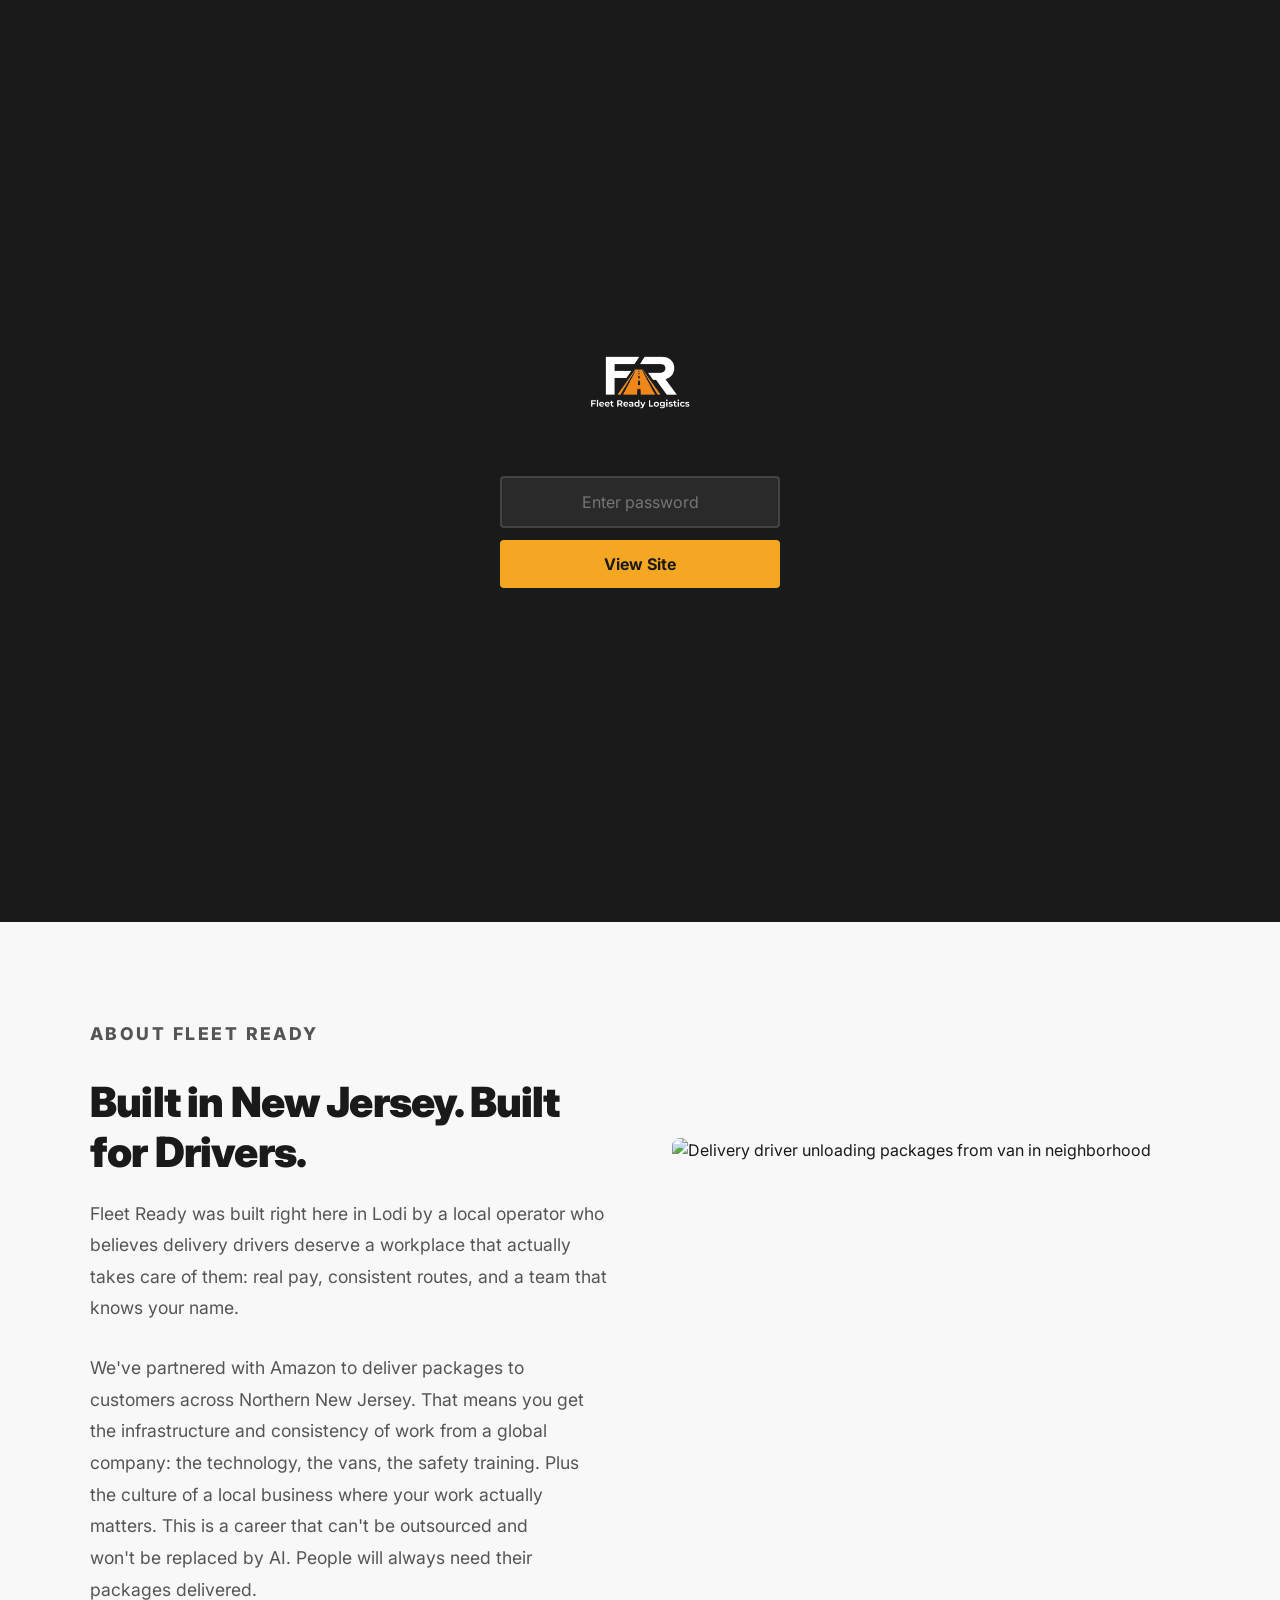
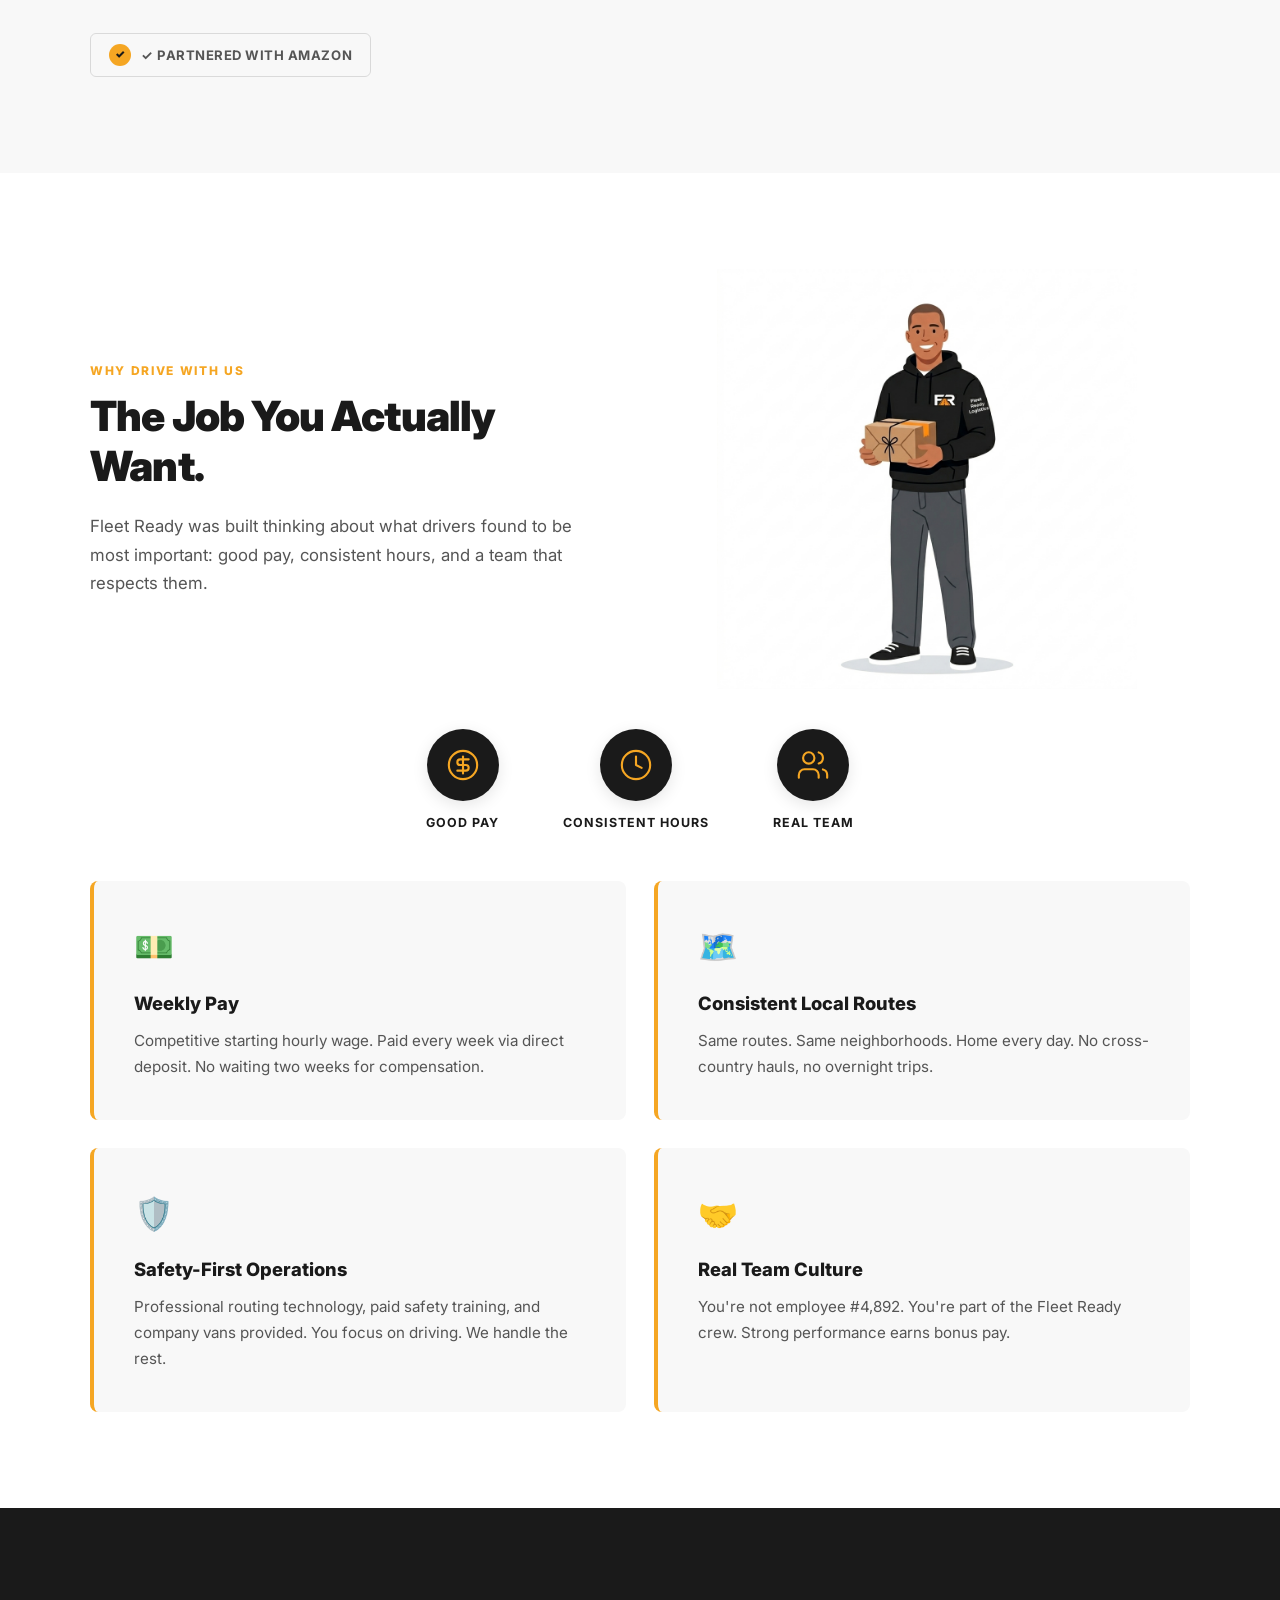
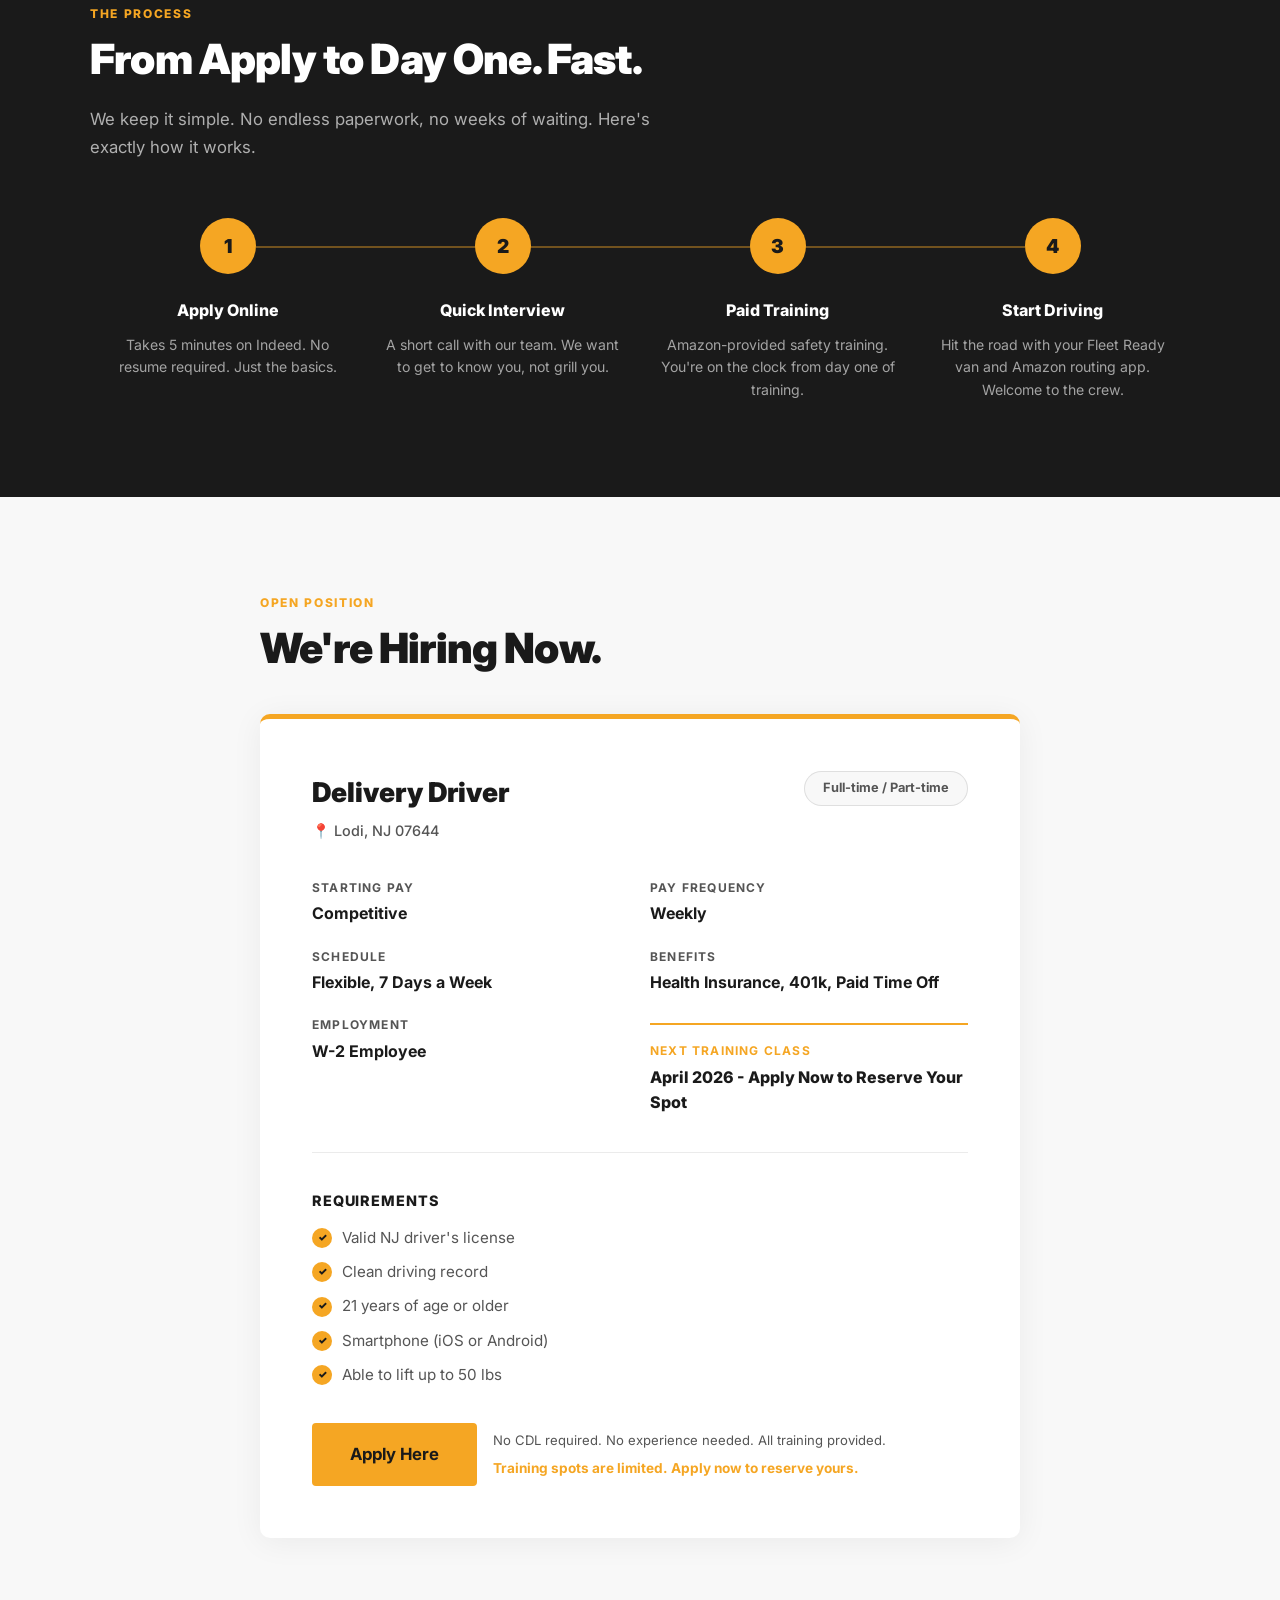
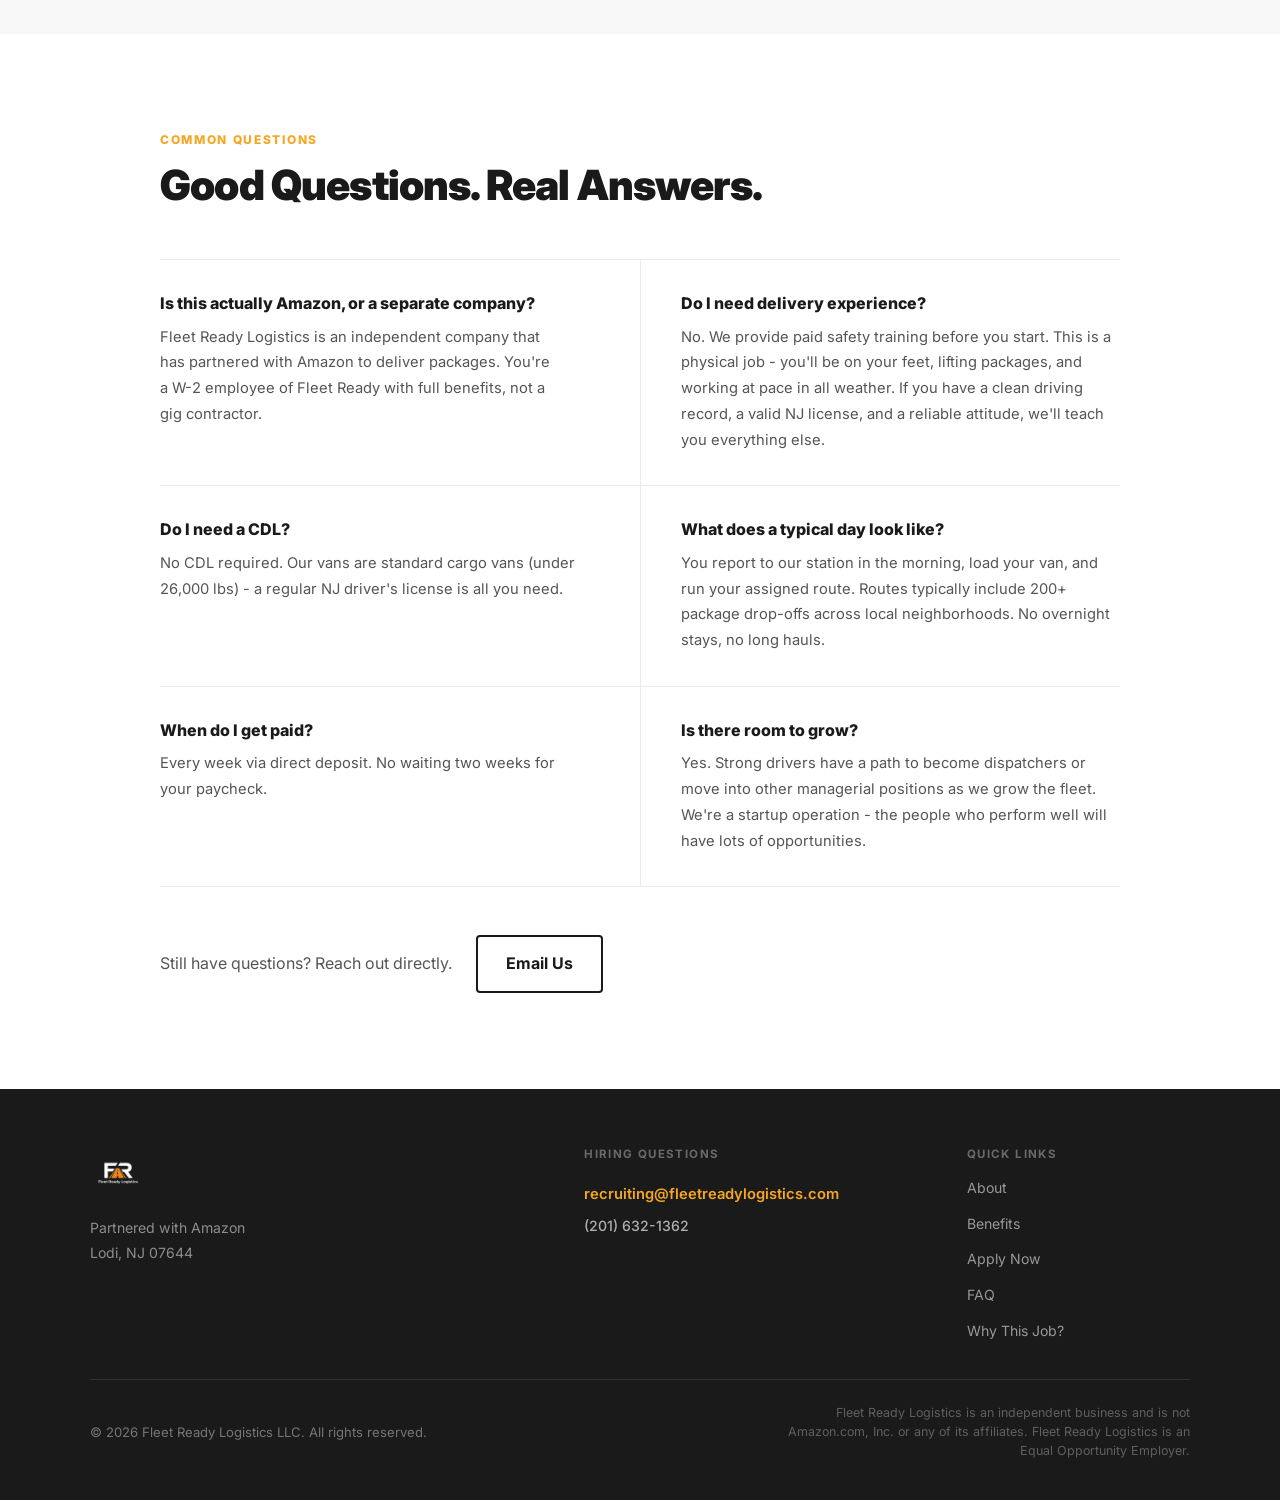
==== index.html @ dcb47752 "Add phone number (201) 632-1362 to footer" ====
<!DOCTYPE html>
<html lang="en">
<head>
  <meta charset="UTF-8" />
  <meta name="viewport" content="width=device-width, initial-scale=1.0" />
  <title>Fleet Ready Logistics | Amazon Delivery Driver Jobs in North Jersey</title>
  <meta name="description" content="Now hiring delivery drivers in Bergen County, NJ. Fleet Ready Logistics offers competitive weekly pay, full benefits, paid training, and local routes. No CDL or experience needed. Apply today." />
  <link rel="canonical" href="https://fleetreadylogistics.com/" />

  <!-- Favicon -->
  <link rel="icon" type="image/png" href="assets/logo-black.png" />
  <link rel="apple-touch-icon" href="assets/logo-black.png" />

  <!-- Open Graph (iMessage, email, Slack, social previews) -->
  <meta property="og:type" content="website" />
  <meta property="og:url" content="https://fleetreadylogistics.com/" />
  <meta property="og:title" content="Now Hiring Delivery Drivers - Fleet Ready Logistics" />
  <meta property="og:description" content="Competitive starting pay. Local routes. Weekly paychecks. Join Fleet Ready Logistics in Northern NJ. Apply in 5 minutes." />
  <meta property="og:image" content="https://fleetreadylogistics.com/assets/og-image.png" />
  <meta property="og:image:width" content="1200" />
  <meta property="og:image:height" content="630" />
  <meta property="og:site_name" content="Fleet Ready Logistics" />

  <!-- Twitter/X card -->
  <meta name="twitter:card" content="summary" />
  <meta name="twitter:title" content="Now Hiring Delivery Drivers - Fleet Ready Logistics" />
  <meta name="twitter:description" content="Competitive starting pay. Local routes. Weekly paychecks. Apply in 5 minutes." />
  <meta name="twitter:image" content="https://fleetreadylogistics.com/assets/og-image.png" />

  <link rel="dns-prefetch" href="https://fonts.googleapis.com" />
  <link rel="preconnect" href="https://fonts.googleapis.com" />
  <link rel="preconnect" href="https://fonts.gstatic.com" crossorigin />
  <link href="https://fonts.googleapis.com/css2?family=Inter:wght@400;500;700;800;900&display=swap" rel="stylesheet" />
  <link rel="stylesheet" href="styles.css" />

  <!-- Structured Data: Google Jobs -->
  <script type="application/ld+json">
  {
    "@context": "https://schema.org/",
    "@type": "JobPosting",
    "title": "Delivery Driver",
    "description": "Fleet Ready Logistics is hiring Delivery Drivers to deliver Amazon packages across Northern New Jersey. Competitive starting pay, weekly direct deposit, full benefits, paid training, and local routes. No CDL or experience required. W-2 employment.",
    "datePosted": "2026-03-28",
    "validThrough": "2026-06-28",
    "employmentType": ["FULL_TIME", "PART_TIME"],
    "hiringOrganization": {
      "@type": "Organization",
      "name": "Fleet Ready Logistics LLC",
      "sameAs": "https://fleetreadylogistics.com/",
      "logo": "https://fleetreadylogistics.com/assets/logo-black.png"
    },
    "jobLocation": {
      "@type": "Place",
      "address": {
        "@type": "PostalAddress",
        "addressLocality": "Lodi",
        "addressRegion": "NJ",
        "postalCode": "07644",
        "addressCountry": "US"
      }
    },
    "baseSalary": {
      "@type": "MonetaryAmount",
      "currency": "USD",
      "value": {
        "@type": "QuantitativeValue",
                "unitText": "HOUR"
      }
    },
    "jobBenefits": "Health insurance, 401(k), paid time off, paid training, company van provided, weekly pay",
    "qualifications": "Valid NJ driver's license, clean driving record, 21+ years old, smartphone required, able to lift 50 lbs. No CDL required. No experience needed.",
    "directApply": true
  }
  </script>

  <!-- Password Gate -->
  <style>
    #pw-gate {
      position: fixed; inset: 0; z-index: 9999;
      background: #1A1A1A;
      display: flex; flex-direction: column;
      align-items: center; justify-content: center; gap: 24px;
    }
    #pw-gate img { width: 140px; height: 140px; object-fit: contain; }
    #pw-gate form { display: flex; flex-direction: column; align-items: center; gap: 12px; }
    #pw-gate input {
      padding: 14px 20px; border: 2px solid #444; border-radius: 4px;
      background: #2a2a2a; color: #fff; font-size: 1rem;
      font-family: 'Inter', sans-serif; width: 280px; text-align: center;
      outline: none;
    }
    #pw-gate input:focus { border-color: #F5A623; }
    #pw-gate button {
      padding: 14px 40px; background: #F5A623; color: #1A1A1A;
      border: none; border-radius: 4px; font-weight: 700;
      font-size: 1rem; font-family: 'Inter', sans-serif; cursor: pointer; width: 280px;
    }
    #pw-gate button:hover { background: #D4891A; }
    #pw-error { color: #ff5c5c; font-size: 0.9rem; font-family: 'Inter', sans-serif; display: none; }
  </style>
  <script>
    (function() {
      document.addEventListener('DOMContentLoaded', function() {
        var gate = document.getElementById('pw-gate');
        if (sessionStorage.getItem('frl_auth') === '1') {
          gate.style.display = 'none';
          return;
        }
        var form = document.getElementById('pw-form');
        var err  = document.getElementById('pw-error');
        form.addEventListener('submit', function(e) {
          e.preventDefault();
          if (document.getElementById('pw-input').value === 'Bella135!') {
            sessionStorage.setItem('frl_auth', '1');
            gate.style.display = 'none';
          } else {
            err.style.display = 'block';
            document.getElementById('pw-input').value = '';
          }
        });
      });
    })();
  </script>
</head>
<body class="lang-en">

  <!-- ===== PASSWORD GATE ===== -->
  <div id="pw-gate">
    <img src="assets/logo-white.png" alt="Fleet Ready Logistics" />
    <form id="pw-form">
      <input id="pw-input" type="password" placeholder="Enter password" autocomplete="current-password" />
      <div id="pw-error">Incorrect password. Try again.</div>
      <button type="submit">View Site</button>
    </form>
  </div>

  <!-- ===== MOBILE MENU ===== -->
  <div id="mobile-menu" role="dialog" aria-modal="true" aria-label="Navigation menu">
    <button id="mobile-close" aria-label="Close menu">&times;</button>
    <ul class="mobile-nav-links">
      <li><a href="#about"><span class="en">About</span><span class="es">Nosotros</span></a></li>
      <li><a href="#benefits"><span class="en">Benefits</span><span class="es">Beneficios</span></a></li>
      <li><a href="#how-it-works"><span class="en">How It Works</span><span class="es">Cómo Funciona</span></a></li>
      <li><a href="#apply"><span class="en">Open Positions</span><span class="es">Posiciones Abiertas</span></a></li>
      <li><a href="why.html"><span class="en">Why This Job?</span><span class="es">¿Por Qué Este Trabajo?</span></a></li>
    </ul>
    <div class="mobile-bottom">
      <button id="mobile-lang-btn" class="lang-toggle">ES</button>
      <a href="https://www.indeed.com/job/delivery-associate-314f3368db2a6805" target="_blank" rel="noopener" class="btn btn-orange">
        <span class="en">Apply Now</span>
        <span class="es">Aplica Ahora</span>
      </a>
    </div>
  </div>

  <!-- ===== NAV ===== -->
  <nav id="nav" role="navigation" aria-label="Main navigation">
    <a href="#hero" aria-label="Fleet Ready Logistics home">
      <img class="nav-logo" src="assets/logo-black.png" alt="Fleet Ready Logistics" />
    </a>
    <ul class="nav-links">
      <li><a href="#about"><span class="en">About</span><span class="es">Nosotros</span></a></li>
      <li><a href="#benefits"><span class="en">Benefits</span><span class="es">Beneficios</span></a></li>
      <li><a href="#how-it-works"><span class="en">How It Works</span><span class="es">Cómo Funciona</span></a></li>
      <li><a href="#apply"><span class="en">Open Positions</span><span class="es">Posiciones Abiertas</span></a></li>
      <li><a href="why.html"><span class="en">Why This Job?</span><span class="es">¿Por Qué?</span></a></li>
    </ul>
    <div class="nav-right">
      <button id="lang-btn" class="lang-toggle" aria-label="Switch language">ES</button>
      <a href="https://www.indeed.com/job/delivery-associate-314f3368db2a6805" target="_blank" rel="noopener" class="btn btn-orange nav-apply">
        <span class="en">Apply Now</span>
        <span class="es">Aplica Ahora</span>
      </a>
      <button id="hamburger" class="hamburger" aria-label="Open menu" aria-expanded="false">
        <span></span><span></span><span></span>
      </button>
    </div>
  </nav>

  <!-- ===== HERO ===== -->
  <section id="hero">
    <div class="hero-bg" role="img" aria-label="Delivery driver next to Amazon van"></div>
    <div class="hero-overlay"></div>
    <div class="hero-content">
      <div class="hero-tag">
        <span class="en">Now Hiring · North Jersey</span>
        <span class="es">Ahora Contratando · Norte de NJ</span>
      </div>
      <h1>
        <span class="en">Good Pay. Local Routes. <em>Real Team.</em></span>
        <span class="es">Buen Pago. Rutas Locales. <em>Equipo Real.</em></span>
      </h1>
      <p>
        <span class="en">Fleet Ready Logistics has partnered with Amazon to deliver packages across Northern New Jersey. We're hiring drivers who show up and get it done.</span>
        <span class="es">Fleet Ready Logistics se ha asociado con Amazon para entregar paquetes en el norte de Nueva Jersey. Estamos contratando conductores comprometidos.</span>
      </p>
      <div class="hero-ctas">
        <a href="https://www.indeed.com/job/delivery-associate-314f3368db2a6805" target="_blank" rel="noopener" class="btn btn-orange">
          <span class="en">Apply Now</span>
          <span class="es">Aplica Ahora</span>
        </a>
        <a href="#about" class="btn btn-ghost">
          <span class="en">Learn More</span>
          <span class="es">Conoce Más</span>
        </a>
      </div>
    </div>
  </section>

  <!-- ===== STATS BAR ===== -->
  <div id="stats" role="region" aria-label="Company highlights">
    <div class="stats-grid stats-grid-5">
      <div class="stat-item">
        <div class="stat-number" style="font-size:clamp(1.4rem,3vw,2rem)">
          <span class="en">Competitive</span>
          <span class="es">Competitiva</span>
        </div>
        <div class="stat-label">
          <span class="en">Starting Pay + Benefits</span>
          <span class="es">Paga Inicial + Beneficios</span>
        </div>
      </div>
      <div class="stat-item">
        <div class="stat-number" style="font-size:clamp(1.4rem,3.5vw,2.2rem)">
          <span class="en">Home Daily</span>
          <span class="es">A Casa Diario</span>
        </div>
        <div class="stat-label">
          <span class="en">No Overnight Trips</span>
          <span class="es">Sin Viajes Nocturnos</span>
        </div>
      </div>
      <div class="stat-item">
        <div class="stat-number" style="font-size:clamp(1.2rem,2.5vw,1.6rem)">Lodi, NJ</div>
        <div class="stat-label">Northern New Jersey</div>
      </div>
      <div class="stat-item">
        <div class="stat-number" style="font-size:clamp(1.4rem,3vw,2rem)">
          <span class="en">Shift Flexibility</span>
          <span class="es">Horarios Flexibles</span>
        </div>
        <div class="stat-label">
          <span class="en">7 Days a Week</span>
          <span class="es">7 Días a la Semana</span>
        </div>
      </div>
      <div class="stat-item">
        <div class="stat-number" style="font-size:clamp(1.4rem,3vw,2rem)">
          <span class="en">Paid Training</span>
          <span class="es">Capacitación Pagada</span>
        </div>
        <div class="stat-label">
          <span class="en">No Experience Needed</span>
          <span class="es">Sin Experiencia Requerida</span>
        </div>
      </div>
    </div>
  </div>

  <!-- ===== ABOUT ===== -->
  <section id="about">
    <div class="about-grid">
      <div class="about-text">
        <p class="section-tag">
          <span class="en">About Fleet Ready</span>
          <span class="es">Sobre Fleet Ready</span>
        </p>
        <h2 class="section-title">
          <span class="en">Built in New Jersey. Built for Drivers.</span>
          <span class="es">Construida en Nueva Jersey. Construida para los Conductores.</span>
        </h2>
        <p>
          <span class="en">Fleet Ready was built right here in Lodi by a local operator who believes delivery drivers deserve a workplace that actually takes care of them: real pay, consistent routes, and a team that knows your name.</span>
          <span class="es">Fleet Ready fue fundada aquí mismo en Lodi por una operadora local que cree que los conductores merecen un lugar de trabajo que realmente los cuide: salario real, rutas consistentes y un equipo que te conoce por nombre.</span>
        </p>
        <p>
          <span class="en">We've partnered with Amazon to deliver packages to customers across Northern New Jersey. That means you get the infrastructure and consistency of work from a global company: the technology, the vans, the safety training. Plus the culture of a local business where your work actually matters. This is a career that can't be outsourced and won't be replaced by AI. People will always need their packages delivered.</span>
          <span class="es">Nos hemos asociado con Amazon para entregar paquetes a clientes en el norte de Nueva Jersey. Eso significa que obtienes la infraestructura y la consistencia de trabajo de una empresa global: la tecnología, las vans, la capacitación en seguridad. Más la cultura de un negocio local donde tu trabajo realmente importa. Esta es una carrera que no puede ser subcontratada ni reemplazada por la inteligencia artificial. Las personas siempre necesitarán que les entreguen sus paquetes.</span>
        </p>
        <div class="amazon-badge">
          <span class="en">✓ Partnered with Amazon</span>
          <span class="es">✓ Asociados con Amazon</span>
        </div>
      </div>
      <div class="about-image">
        <img
          src="https://images.pexels.com/photos/5025669/pexels-photo-5025669.jpeg?auto=compress&cs=tinysrgb&w=800"
          alt="Delivery driver unloading packages from van in neighborhood"
          loading="lazy"
        />
      </div>
    </div>
  </section>

  <!-- ===== BENEFITS ===== -->
  <section id="benefits">
    <!-- Row 1: Text left, Image right -->
    <div class="benefits-top">
      <div class="benefits-top-text">
        <p class="section-tag">
          <span class="en">Why Drive With Us</span>
          <span class="es">Por Qué Manejar Con Nosotros</span>
        </p>
        <h2 class="section-title">
          <span class="en">The Job You Actually Want.</span>
          <span class="es">El Trabajo Que Realmente Quieres.</span>
        </h2>
        <p class="section-sub">
          <span class="en">Fleet Ready was built thinking about what drivers found to be most important: good pay, consistent hours, and a team that respects them.</span>
          <span class="es">Fleet Ready fue construida pensando en lo que los conductores consideran más importante: buena paga, horarios consistentes y un equipo que los respeta.</span>
        </p>
      </div>
      <div class="benefits-top-image">
        <img src="assets/team-illustration.png" alt="Fleet Ready Logistics delivery driver in branded hoodie holding package" loading="lazy" />
      </div>
    </div>

    <!-- Row 2: 3 pillar icons centered -->
    <div class="benefits-pillars">
      <div class="pillar">
        <div class="pillar-icon">
          <svg viewBox="0 0 24 24" aria-hidden="true">
            <circle cx="12" cy="12" r="10"/>
            <path d="M16 8h-6a2 2 0 1 0 0 4h4a2 2 0 1 1 0 4H8"/>
            <path d="M12 18V6"/>
          </svg>
        </div>
        <div class="pillar-label">
          <span class="en">Good Pay</span>
          <span class="es">Buena Paga</span>
        </div>
      </div>
      <div class="pillar">
        <div class="pillar-icon">
          <svg viewBox="0 0 24 24" aria-hidden="true">
            <circle cx="12" cy="12" r="10"/>
            <polyline points="12 6 12 12 16 14"/>
          </svg>
        </div>
        <div class="pillar-label">
          <span class="en">Consistent Hours</span>
          <span class="es">Horarios Consistentes</span>
        </div>
      </div>
      <div class="pillar">
        <div class="pillar-icon">
          <svg viewBox="0 0 24 24" aria-hidden="true">
            <path d="M16 21v-2a4 4 0 0 0-4-4H6a4 4 0 0 0-4 4v2"/>
            <circle cx="9" cy="7" r="4"/>
            <path d="M22 21v-2a4 4 0 0 0-3-3.87"/>
            <path d="M16 3.13a4 4 0 0 1 0 7.75"/>
          </svg>
        </div>
        <div class="pillar-label">
          <span class="en">Real Team</span>
          <span class="es">Equipo Real</span>
        </div>
      </div>
    </div>

    <!-- Row 3: 4 benefit cards -->
    <div class="benefits-grid">
      <div class="benefit-card">
        <div class="benefit-icon">💵</div>
        <h3>
          <span class="en">Weekly Pay</span>
          <span class="es">Pago Semanal</span>
        </h3>
        <p>
          <span class="en">Competitive starting hourly wage. Paid every week via direct deposit. No waiting two weeks for compensation.</span>
          <span class="es">Salario por hora competitivo. Se paga cada semana por depósito directo. Sin esperar dos semanas por tu compensación.</span>
        </p>
      </div>
      <div class="benefit-card">
        <div class="benefit-icon">🗺️</div>
        <h3>
          <span class="en">Consistent Local Routes</span>
          <span class="es">Rutas Locales Consistentes</span>
        </h3>
        <p>
          <span class="en">Same routes. Same neighborhoods. Home every day. No cross-country hauls, no overnight trips.</span>
          <span class="es">Mismas rutas. Mismos vecindarios. En casa cada día. Sin viajes de larga distancia ni viajes nocturnos.</span>
        </p>
      </div>
      <div class="benefit-card">
        <div class="benefit-icon">🛡️</div>
        <h3>
          <span class="en">Safety-First Operations</span>
          <span class="es">Operaciones con Seguridad Primero</span>
        </h3>
        <p>
          <span class="en">Professional routing technology, paid safety training, and company vans provided. You focus on driving. We handle the rest.</span>
          <span class="es">Tecnología de rutas profesional, capacitación de seguridad pagada y vans de la empresa incluidas. Tú te concentras en manejar. Nosotros nos encargamos del resto.</span>
        </p>
      </div>
      <div class="benefit-card">
        <div class="benefit-icon">🤝</div>
        <h3>
          <span class="en">Real Team Culture</span>
          <span class="es">Cultura de Equipo Real</span>
        </h3>
        <p>
          <span class="en">You're not employee #4,892. You're part of the Fleet Ready crew. Strong performance earns bonus pay.</span>
          <span class="es">No eres el empleado #4,892. Eres parte del equipo Fleet Ready. El buen desempeño se premia con bonificación.</span>
        </p>
      </div>
    </div>
  </section>

  <!-- ===== HOW IT WORKS ===== -->
  <section id="how-it-works">
    <div class="steps-header">
      <p class="section-tag">
        <span class="en">The Process</span>
        <span class="es">El Proceso</span>
      </p>
      <h2 class="section-title">
        <span class="en">From Apply to Day One. Fast.</span>
        <span class="es">De Aplicar al Primer Día. Rápido.</span>
      </h2>
      <p class="section-sub">
        <span class="en">We keep it simple. No endless paperwork, no weeks of waiting. Here's exactly how it works.</span>
        <span class="es">Lo mantenemos simple. Sin papeleo interminable, sin semanas de espera. Así es exactamente como funciona.</span>
      </p>
    </div>
    <div class="steps-grid">
      <div class="step">
        <div class="step-num">1</div>
        <h3>
          <span class="en">Apply Online</span>
          <span class="es">Aplica en Línea</span>
        </h3>
        <p>
          <span class="en">Takes 5 minutes on Indeed. No resume required. Just the basics.</span>
          <span class="es">Toma 5 minutos en Indeed. No se requiere currículum. Solo lo básico.</span>
        </p>
      </div>
      <div class="step">
        <div class="step-num">2</div>
        <h3>
          <span class="en">Quick Interview</span>
          <span class="es">Entrevista Rápida</span>
        </h3>
        <p>
          <span class="en">A short call with our team. We want to get to know you, not grill you.</span>
          <span class="es">Una llamada corta con nuestro equipo. Queremos conocerte, no interrogarte.</span>
        </p>
      </div>
      <div class="step">
        <div class="step-num">3</div>
        <h3>
          <span class="en">Paid Training</span>
          <span class="es">Capacitación Pagada</span>
        </h3>
        <p>
          <span class="en">Amazon-provided safety training. You're on the clock from day one of training.</span>
          <span class="es">Capacitación de seguridad proporcionada por Amazon. Estás trabajando desde el primer día de entrenamiento.</span>
        </p>
      </div>
      <div class="step">
        <div class="step-num">4</div>
        <h3>
          <span class="en">Start Driving</span>
          <span class="es">Empieza a Manejar</span>
        </h3>
        <p>
          <span class="en">Hit the road with your Fleet Ready van and Amazon routing app. Welcome to the crew.</span>
          <span class="es">Sal a la carretera con tu van Fleet Ready y la app de Amazon. Te damos la bienvenida al equipo.</span>
        </p>
      </div>
    </div>
  </section>

  <!-- ===== OPEN POSITION ===== -->
  <section id="apply">
    <div class="apply-inner">
      <p class="section-tag" style="margin-bottom:12px">
        <span class="en">Open Position</span>
        <span class="es">Posición Disponible</span>
      </p>
      <h2 class="section-title" style="margin-bottom:40px">
        <span class="en">We're Hiring Now.</span>
        <span class="es">Estamos Contratando Ahora.</span>
      </h2>
      <div class="job-card">
        <div class="job-card-header">
          <div>
            <h3 class="job-title">
              <span class="en">Delivery Driver</span>
              <span class="es">Conductor de Entregas</span>
            </h3>
            <p class="job-location">📍 Lodi, NJ 07644</p>
          </div>
          <span class="job-type-badge">
            <span class="en">Full-time / Part-time</span>
            <span class="es">Tiempo Completo / Parcial</span>
          </span>
        </div>

        <div class="job-details">
          <div class="job-detail-item">
            <span class="job-detail-label">
              <span class="en">Starting Pay</span>
              <span class="es">Paga Inicial</span>
            </span>
            <span class="job-detail-value">
              <span class="en">Competitive</span>
              <span class="es">Competitiva</span>
            </span>
          </div>
          <div class="job-detail-item">
            <span class="job-detail-label">
              <span class="en">Pay Frequency</span>
              <span class="es">Frecuencia de Pago</span>
            </span>
            <span class="job-detail-value">
              <span class="en">Weekly</span>
              <span class="es">Semanal</span>
            </span>
          </div>
          <div class="job-detail-item">
            <span class="job-detail-label">
              <span class="en">Schedule</span>
              <span class="es">Horario</span>
            </span>
            <span class="job-detail-value">
              <span class="en">Flexible, 7 Days a Week</span>
              <span class="es">Flexible, 7 Días a la Semana</span>
            </span>
          </div>
          <div class="job-detail-item">
            <span class="job-detail-label">
              <span class="en">Benefits</span>
              <span class="es">Beneficios</span>
            </span>
            <span class="job-detail-value">
              <span class="en">Health Insurance, 401k, Paid Time Off</span>
              <span class="es">Seguro Médico, 401k, Tiempo Libre Pagado</span>
            </span>
          </div>
          <div class="job-detail-item">
            <span class="job-detail-label">
              <span class="en">Employment</span>
              <span class="es">Empleo</span>
            </span>
            <span class="job-detail-value">
              <span class="en">W-2 Employee</span>
              <span class="es">Empleado W-2</span>
            </span>
          </div>
          <!-- TODO: Update this date for each training cohort -->
          <div class="job-detail-item" style="border-top:2px solid var(--orange); padding-top:16px; margin-top:8px;">
            <span class="job-detail-label" style="color:var(--orange); font-weight:700;">
              <span class="en">Next Training Class</span>
              <span class="es">Próxima Clase de Capacitación</span>
            </span>
            <span class="job-detail-value" style="font-weight:800;">
              <span class="en">April 2026 - Apply Now to Reserve Your Spot</span>
              <span class="es">Abril 2026 - Aplica Ahora Para Reservar Tu Lugar</span>
            </span>
          </div>
        </div>

        <div class="job-requirements">
          <h4>
            <span class="en">Requirements</span>
            <span class="es">Requisitos</span>
          </h4>
          <ul>
            <li>
              <span class="en">Valid NJ driver's license</span>
              <span class="es">Licencia de manejar válida de NJ</span>
            </li>
            <li>
              <span class="en">Clean driving record</span>
              <span class="es">Récord de manejo limpio</span>
            </li>
            <li>
              <span class="en">21 years of age or older</span>
              <span class="es">21 años de edad o más</span>
            </li>
            <li>
              <span class="en">Smartphone (iOS or Android)</span>
              <span class="es">Teléfono inteligente (iOS o Android)</span>
            </li>
            <li>
              <span class="en">Able to lift up to 50 lbs</span>
              <span class="es">Capaz de levantar hasta 50 lbs</span>
            </li>
          </ul>
        </div>

        <div class="job-cta">
          <a href="https://www.indeed.com/job/delivery-associate-314f3368db2a6805" target="_blank" rel="noopener" class="btn btn-orange btn-orange-lg">
            <span class="en">Apply Here</span>
            <span class="es">Aplica Aquí</span>
          </a>
          <div class="job-cta-meta">
            <p>
              <span class="en">No CDL required. No experience needed. All training provided.</span>
              <span class="es">No se requiere CDL. Sin experiencia necesaria. Toda la capacitación incluida.</span>
            </p>
            <p style="color:var(--orange); font-weight:700; font-size:0.85rem; margin-top:8px;">
              <span class="en">Training spots are limited. Apply now to reserve yours.</span>
              <span class="es">Los espacios de capacitación son limitados. Aplica ahora para reservar el tuyo.</span>
            </p>
          </div>
        </div>
      </div>
    </div>
  </section>

  <!-- ===== FAQ ===== -->
  <section id="faq">
    <div class="faq-inner">
      <p class="section-tag">
        <span class="en">Common Questions</span>
        <span class="es">Preguntas Frecuentes</span>
      </p>
      <h2 class="section-title">
        <span class="en">Good Questions. Real Answers.</span>
        <span class="es">Buenas Preguntas. Respuestas Reales.</span>
      </h2>

      <div class="faq-grid">

        <div class="faq-item">
          <h3 class="faq-q">
            <span class="en">Is this actually Amazon, or a separate company?</span>
            <span class="es">¿Esto es Amazon directamente, o una empresa diferente?</span>
          </h3>
          <p class="faq-a">
            <span class="en">Fleet Ready Logistics is an independent company that has partnered with Amazon to deliver packages. You're a W-2 employee of Fleet Ready with full benefits, not a gig contractor.</span>
            <span class="es">Fleet Ready Logistics es una empresa independiente que se ha asociado con Amazon para entregar paquetes. Eres un empleado W-2 de Fleet Ready con todos los beneficios, no un contratista independiente.</span>
          </p>
        </div>

        <div class="faq-item">
          <h3 class="faq-q">
            <span class="en">Do I need delivery experience?</span>
            <span class="es">¿Necesito experiencia en entregas?</span>
          </h3>
          <p class="faq-a">
            <span class="en">No. We provide paid safety training before you start. This is a physical job - you'll be on your feet, lifting packages, and working at pace in all weather. If you have a clean driving record, a valid NJ license, and a reliable attitude, we'll teach you everything else.</span>
            <span class="es">No. Ofrecemos capacitación de seguridad pagada antes de que comiences. Este es un trabajo físico - estarás de pie, levantando paquetes y trabajando a buen ritmo en todo tipo de clima. Si tienes un récord de manejo limpio, una licencia válida de NJ y una actitud confiable, te enseñamos todo lo demás.</span>
          </p>
        </div>

        <div class="faq-item">
          <h3 class="faq-q">
            <span class="en">Do I need a CDL?</span>
            <span class="es">¿Necesito una licencia CDL?</span>
          </h3>
          <p class="faq-a">
            <span class="en">No CDL required. Our vans are standard cargo vans (under 26,000 lbs) - a regular NJ driver's license is all you need.</span>
            <span class="es">No se requiere CDL. Nuestras vans son camionetas de carga estándar (menos de 26,000 lbs). Una licencia de manejar regular de NJ es todo lo que necesitas.</span>
          </p>
        </div>

        <div class="faq-item">
          <h3 class="faq-q">
            <span class="en">What does a typical day look like?</span>
            <span class="es">¿Cómo es un día típico?</span>
          </h3>
          <p class="faq-a">
            <span class="en">You report to our station in the morning, load your van, and run your assigned route. Routes typically include 200+ package drop-offs across local neighborhoods. No overnight stays, no long hauls.</span>
            <span class="es">Te presentas en nuestra estación en la mañana, cargas tu van y manejas tu ruta asignada. Las rutas típicamente incluyen más de 200 entregas de paquetes en vecindarios locales. Sin estadías nocturnas, sin viajes largos.</span>
          </p>
        </div>

        <div class="faq-item">
          <h3 class="faq-q">
            <span class="en">When do I get paid?</span>
            <span class="es">¿Cuándo me pagan?</span>
          </h3>
          <p class="faq-a">
            <span class="en">Every week via direct deposit. No waiting two weeks for your paycheck.</span>
            <span class="es">Cada semana por depósito directo. Sin esperar dos semanas por tu cheque.</span>
          </p>
        </div>

        <div class="faq-item">
          <h3 class="faq-q">
            <span class="en">Is there room to grow?</span>
            <span class="es">¿Hay oportunidad de crecer?</span>
          </h3>
          <p class="faq-a">
            <span class="en">Yes. Strong drivers have a path to become dispatchers or move into other managerial positions as we grow the fleet. We're a startup operation - the people who perform well will have lots of opportunities.</span>
            <span class="es">Sí. Los conductores sólidos tienen un camino para convertirse en despachadores o avanzar a otras posiciones gerenciales a medida que hacemos crecer la flota. Somos una operación nueva: las personas que se desempeñan bien tendrán muchas oportunidades.</span>
          </p>
        </div>

      </div>

      <div class="faq-cta">
        <p>
          <span class="en">Still have questions? Reach out directly.</span>
          <span class="es">¿Aún tienes preguntas? Contáctanos directamente.</span>
        </p>
        <a href="mailto:info@fleetreadylogistics.com" class="btn btn-ghost-dark">
          <span class="en">Email Us</span>
          <span class="es">Escríbenos</span>
        </a>
      </div>
    </div>
  </section>

  <!-- ===== FOOTER ===== -->
  <footer id="footer">
    <div class="footer-inner">
      <div class="footer-top">
        <div class="footer-brand">
          <img class="footer-logo" src="assets/logo-white.png" alt="Fleet Ready Logistics" />
          <p class="footer-tagline">
            <span class="en">Partnered with Amazon</span>
            <span class="es">Asociados con Amazon</span>
          </p>
          <p class="footer-tagline">Lodi, NJ 07644</p>
        </div>
        <div class="footer-contact">
          <p class="footer-contact-label">
            <span class="en">Hiring Questions</span>
            <span class="es">Preguntas de Empleo</span>
          </p>
          <a class="footer-email" href="mailto:recruiting@fleetreadylogistics.com">
            recruiting@fleetreadylogistics.com
          </a>
          <p class="footer-phone">
            <a href="tel:+12016321362" style="color:inherit;text-decoration:none;">(201) 632-1362</a>
          </p>
        </div>
        <div class="footer-links-col">
          <p class="footer-contact-label">
            <span class="en">Quick Links</span>
            <span class="es">Enlaces Rápidos</span>
          </p>
          <ul class="footer-nav">
            <li><a href="#about"><span class="en">About</span><span class="es">Nosotros</span></a></li>
            <li><a href="#benefits"><span class="en">Benefits</span><span class="es">Beneficios</span></a></li>
            <li><a href="#apply"><span class="en">Apply Now</span><span class="es">Aplica Ahora</span></a></li>
            <li><a href="#faq"><span class="en">FAQ</span><span class="es">Preguntas</span></a></li>
            <li><a href="why.html"><span class="en">Why This Job?</span><span class="es">¿Por Qué Este Trabajo?</span></a></li>
          </ul>
        </div>
      </div>
      <hr class="footer-divider" />
      <div class="footer-bottom">
        <p class="footer-copy">
          <span class="en">© 2026 Fleet Ready Logistics LLC. All rights reserved.</span>
          <span class="es">© 2026 Fleet Ready Logistics LLC. Todos los derechos reservados.</span>
        </p>
        <p class="footer-disclaimer">
          <span class="en">Fleet Ready Logistics is an independent business and is not Amazon.com, Inc. or any of its affiliates. Fleet Ready Logistics is an Equal Opportunity Employer.</span>
          <span class="es">Fleet Ready Logistics es un negocio independiente y no es Amazon.com, Inc. ni ninguna de sus filiales. Fleet Ready Logistics es un Empleador de Igualdad de Oportunidades.</span>
        </p>
      </div>
    </div>
  </footer>

  <!-- ===== MOBILE STICKY CTA ===== -->
  <div id="mobile-sticky-cta" aria-hidden="true">
    <a href="https://www.indeed.com/job/delivery-associate-314f3368db2a6805" target="_blank" rel="noopener" class="btn btn-orange mobile-sticky-btn">
      <span class="en">Apply Now</span>
      <span class="es">Aplica Ahora</span>
    </a>
  </div>

  <script src="script.js"></script>
</body>
</html>
---- styles.css ----
/* Fleet Ready Logistics — styles.css */

/* ===== RESET & BASE ===== */
*, *::before, *::after { box-sizing: border-box; margin: 0; padding: 0; }

:root {
  --black: #1A1A1A;
  --orange: #F5A623;
  --orange-dark: #D4891A;
  --white: #FFFFFF;
  --gray-bg: #F8F8F8;
  --text-secondary: #555555;
  --font: 'Inter', sans-serif;
}

html { scroll-behavior: smooth; }

body {
  font-family: var(--font);
  color: var(--black);
  background: var(--white);
  line-height: 1.6;
}

img { max-width: 100%; display: block; }

a { text-decoration: none; color: inherit; }
a:focus-visible { outline: 2px solid var(--orange); outline-offset: 2px; border-radius: 2px; }

/* ===== LANGUAGE TOGGLE ===== */
body.lang-en  .es { display: none; }
body.lang-es  .en { display: none; }
body:not(.lang-en):not(.lang-es) .es { display: none; } /* default EN */

/* ===== BUTTONS ===== */
.btn {
  display: inline-block;
  padding: 14px 28px;
  border-radius: 4px;
  font-weight: 700;
  font-size: 1rem;
  cursor: pointer;
  transition: background 0.2s, color 0.2s, border-color 0.2s;
  border: 2px solid transparent;
}

.btn-orange {
  background: var(--orange);
  color: var(--black);
  border-color: var(--orange);
}
.btn-orange:hover {
  background: var(--orange-dark);
  border-color: var(--orange-dark);
}

.btn-ghost {
  background: transparent;
  color: var(--white);
  border-color: var(--white);
}
.btn-ghost:hover {
  background: rgba(255,255,255,0.15);
}

.btn-ghost-dark {
  background: transparent;
  color: var(--black);
  border-color: var(--black);
}
.btn-ghost-dark:hover {
  background: var(--black);
  color: var(--white);
}

.btn:focus-visible { outline: 2px solid var(--orange); outline-offset: 3px; border-radius: 4px; }
.lang-toggle:focus-visible { outline: 2px solid var(--orange); outline-offset: 3px; }
.hamburger:focus-visible { outline: 2px solid var(--orange); outline-offset: 3px; border-radius: 2px; }
#mobile-close:focus-visible { outline: 2px solid var(--orange); outline-offset: 3px; border-radius: 2px; }

/* ===== NAV ===== */
#nav {
  position: sticky;
  top: 0;
  z-index: 1000;
  background: var(--white);
  border-bottom: 1px solid rgba(0,0,0,0.08);
  padding: 0 5%;
  height: 90px;
  display: flex;
  align-items: center;
  justify-content: space-between;
  overflow: visible;
  transition: box-shadow 0.2s;
}
#nav.scrolled { box-shadow: 0 2px 16px rgba(0,0,0,0.10); }

.nav-logo {
  height: 160px;
  width: 160px;
  object-fit: contain;
  margin: -25px 0;
  flex-shrink: 0;
}

.nav-links {
  display: flex;
  gap: 32px;
  list-style: none;
  font-weight: 500;
  font-size: 0.95rem;
}

.nav-links a {
  color: var(--black);
  transition: color 0.2s;
}
.nav-links a:hover { color: var(--orange); }

.nav-right {
  display: flex;
  align-items: center;
  gap: 16px;
}

.lang-toggle {
  background: none;
  border: 1.5px solid var(--black);
  border-radius: 4px;
  padding: 7px 14px;
  font-size: 0.85rem;
  font-weight: 700;
  cursor: pointer;
  transition: background 0.2s, color 0.2s;
  font-family: var(--font);
  letter-spacing: 0.03em;
}
.lang-toggle:hover {
  background: var(--black);
  color: var(--white);
}

.nav-apply { font-size: 0.9rem; padding: 10px 22px; }

/* Hamburger */
.hamburger {
  display: none;
  flex-direction: column;
  gap: 5px;
  cursor: pointer;
  background: none;
  border: none;
  padding: 4px;
}
.hamburger span {
  display: block;
  width: 26px;
  height: 2.5px;
  background: var(--black);
  border-radius: 2px;
  transition: transform 0.3s, opacity 0.3s;
}

/* Mobile overlay menu */
#mobile-menu {
  display: none;
  position: fixed;
  inset: 0;
  background: var(--white);
  z-index: 999;
  flex-direction: column;
  align-items: center;
  justify-content: center;
  gap: 36px;
}
#mobile-menu.open { display: flex; }

#mobile-menu .mobile-nav-links {
  list-style: none;
  text-align: center;
  display: flex;
  flex-direction: column;
  gap: 28px;
}
#mobile-menu .mobile-nav-links a {
  font-size: 1.5rem;
  font-weight: 700;
  color: var(--black);
}
#mobile-menu .mobile-bottom {
  display: flex;
  flex-direction: column;
  align-items: center;
  gap: 16px;
}
#mobile-close {
  position: absolute;
  top: 20px;
  right: 5%;
  background: none;
  border: none;
  font-size: 2rem;
  cursor: pointer;
  color: var(--black);
}

/* ===== HERO ===== */
#hero {
  position: relative;
  min-height: 580px;
  display: flex;
  align-items: center;
  overflow: hidden;
}

.hero-bg {
  position: absolute;
  inset: 0;
  background-image: url('https://images.pexels.com/photos/6868160/pexels-photo-6868160.jpeg?auto=compress&cs=tinysrgb&w=1800');
  background-size: cover;
  background-position: center 30%;
}

.hero-overlay {
  position: absolute;
  inset: 0;
  background: linear-gradient(to right, rgba(0,0,0,0.78) 50%, rgba(0,0,0,0.35) 100%);
}

.hero-content {
  position: relative;
  z-index: 1;
  padding: 0 5%;
  max-width: 720px;
  color: var(--white);
}

.hero-tag {
  display: inline-block;
  background: var(--orange);
  color: var(--black);
  font-size: 0.75rem;
  font-weight: 800;
  letter-spacing: 0.12em;
  text-transform: uppercase;
  padding: 6px 14px;
  border-radius: 3px;
  margin-bottom: 24px;
}

.hero-content h1 {
  font-size: clamp(2.6rem, 6vw, 4.2rem);
  font-weight: 900;
  line-height: 1.1;
  text-wrap: balance;
  margin-bottom: 20px;
  letter-spacing: -0.02em;
}

.hero-content h1 em {
  font-style: normal;
  color: var(--orange);
}

.hero-content p {
  font-size: clamp(1rem, 2vw, 1.2rem);
  opacity: 0.9;
  margin-bottom: 36px;
  max-width: 540px;
  line-height: 1.7;
}

.hero-ctas { display: flex; gap: 16px; flex-wrap: wrap; }

/* ===== STATS BAR ===== */
#stats {
  background: var(--black);
  padding: 40px 5%;
}

.stats-grid {
  display: grid;
  grid-template-columns: repeat(4, 1fr);
  gap: 16px;
  max-width: 1000px;
  margin: 0 auto;
  text-align: center;
}

.stats-grid-5 {
  grid-template-columns: repeat(5, 1fr);
  max-width: 1100px;
}

.stat-item {
  padding: 16px;
  border-right: 1px solid rgba(255,255,255,0.1);
}
.stat-item:last-child { border-right: none; }

.stat-number {
  font-size: clamp(2rem, 4vw, 2.8rem);
  font-weight: 900;
  color: var(--orange);
  letter-spacing: -0.02em;
  line-height: 1;
}

.stat-label {
  font-size: 0.85rem;
  color: rgba(255,255,255,0.65);
  margin-top: 6px;
  font-weight: 500;
  text-transform: uppercase;
  letter-spacing: 0.08em;
}

/* ===== SECTION SHARED ===== */
section { padding: 96px 5%; }

.section-tag {
  font-size: 0.75rem;
  font-weight: 800;
  letter-spacing: 0.14em;
  text-transform: uppercase;
  color: var(--orange);
  margin-bottom: 12px;
}

.section-title {
  font-size: clamp(1.8rem, 4vw, 2.6rem);
  font-weight: 900;
  letter-spacing: -0.02em;
  line-height: 1.2;
  margin-bottom: 20px;
}

.section-sub {
  font-size: 1.05rem;
  color: var(--text-secondary);
  max-width: 560px;
  line-height: 1.7;
  text-wrap: pretty;
}

/* ===== ABOUT ===== */
#about {
  background: var(--gray-bg);
}

.about-grid {
  display: grid;
  grid-template-columns: 1fr 1fr;
  gap: 64px;
  align-items: center;
  max-width: 1100px;
  margin: 0 auto;
}

.about-text p {
  font-size: 1.1rem;
  color: var(--text-secondary);
  line-height: 1.8;
  text-wrap: pretty;
  margin-bottom: 28px;
}

.amazon-badge {
  display: inline-flex;
  align-items: center;
  gap: 10px;
  border: 1.5px solid rgba(0,0,0,0.12);
  border-radius: 6px;
  padding: 10px 18px;
  font-size: 0.82rem;
  font-weight: 700;
  color: var(--text-secondary);
  letter-spacing: 0.04em;
  text-transform: uppercase;
}

.amazon-badge::before {
  content: '✓';
  width: 22px;
  height: 22px;
  background: var(--orange);
  color: var(--black);
  font-size: 0.7rem;
  font-weight: 900;
  border-radius: 50%;
  display: flex;
  align-items: center;
  justify-content: center;
  flex-shrink: 0;
}

.about-image {
  border-radius: 8px;
  overflow: hidden;
  height: 420px;
}

.about-image img {
  width: 100%;
  height: 100%;
  object-fit: cover;
}

/* ===== BENEFITS ===== */
#benefits {
  background: var(--white);
}

/* Benefits top: text left, image right */
.benefits-top {
  max-width: 1100px;
  margin: 0 auto 40px;
  display: grid;
  grid-template-columns: 1fr 1fr;
  gap: 48px;
  align-items: center;
}
.benefits-top-text { }
.benefits-top-image {
  display: flex;
  align-items: center;
  justify-content: center;
}
.benefits-top-image img {
  max-width: 100%;
  max-height: 420px;
  object-fit: contain;
}

/* Pillar icons row — centered */
.benefits-pillars {
  display: flex;
  justify-content: center;
  gap: 64px;
  margin: 0 auto 48px;
  max-width: 1100px;
}
.pillar { display: flex; flex-direction: column; align-items: center; }
.pillar-icon {
  width: 72px;
  height: 72px;
  border-radius: 50%;
  background: var(--black);
  display: flex;
  align-items: center;
  justify-content: center;
  box-shadow: 0 4px 16px rgba(0,0,0,0.10);
}
.pillar-icon svg {
  width: 34px;
  height: 34px;
  stroke: var(--orange);
  stroke-width: 1.5;
  stroke-linecap: round;
  stroke-linejoin: round;
  fill: none;
}
.pillar-label {
  margin-top: 12px;
  font-size: 0.78rem;
  font-weight: 700;
  text-transform: uppercase;
  letter-spacing: 0.08em;
  color: var(--black);
}

.benefits-grid {
  display: grid;
  grid-template-columns: repeat(2, 1fr);
  gap: 28px;
  max-width: 1100px;
  margin: 0 auto;
}

.benefit-card {
  background: var(--gray-bg);
  border-radius: 8px;
  padding: 40px;
  border-left: 4px solid var(--orange);
  transition: transform 0.2s, box-shadow 0.2s;
}
.benefit-card:hover {
  transform: translateY(-3px);
  box-shadow: 0 12px 36px rgba(0,0,0,0.08);
}

.benefit-icon {
  font-size: 2rem;
  margin-bottom: 16px;
}

.benefit-card h3 {
  font-size: 1.15rem;
  font-weight: 800;
  margin-bottom: 10px;
}

.benefit-card p {
  color: var(--text-secondary);
  font-size: 0.95rem;
  line-height: 1.7;
}

/* ===== HOW IT WORKS ===== */
#how-it-works {
  background: var(--black);
  color: var(--white);
}

#how-it-works .section-sub { color: rgba(255,255,255,0.65); }

.steps-header { max-width: 1100px; margin: 0 auto 56px; }

.steps-grid {
  display: grid;
  grid-template-columns: repeat(4, 1fr);
  gap: 0;
  max-width: 1100px;
  margin: 0 auto;
  position: relative;
}

.steps-grid::before {
  content: '';
  position: absolute;
  top: 28px;
  left: calc(12.5% + 28px);
  right: calc(12.5% + 28px);
  height: 2px;
  background: var(--orange);
  opacity: 0.4;
}

.step {
  text-align: center;
  padding: 0 20px;
  position: relative;
}

.step-num {
  width: 56px;
  height: 56px;
  border-radius: 50%;
  background: var(--orange);
  color: var(--black);
  font-weight: 900;
  font-size: 1.2rem;
  display: flex;
  align-items: center;
  justify-content: center;
  margin: 0 auto 24px;
  position: relative;
  z-index: 1;
}

.step h3 {
  font-size: 1rem;
  font-weight: 800;
  margin-bottom: 10px;
  color: var(--white);
}

.step p {
  font-size: 0.88rem;
  color: rgba(255,255,255,0.6);
  line-height: 1.6;
}

/* ===== OPEN POSITION ===== */
#apply {
  background: var(--gray-bg);
}

.apply-inner {
  max-width: 760px;
  margin: 0 auto;
}

.job-card {
  background: var(--white);
  border-radius: 10px;
  padding: 52px;
  box-shadow: 0 4px 32px rgba(0,0,0,0.06);
  border-top: 5px solid var(--orange);
}

.job-card-header {
  display: flex;
  justify-content: space-between;
  align-items: flex-start;
  margin-bottom: 36px;
  gap: 16px;
}

.job-title { font-size: 1.7rem; font-weight: 900; }
.job-location { font-size: 0.9rem; color: var(--text-secondary); margin-top: 4px; font-weight: 500; }

.job-type-badge {
  background: var(--gray-bg);
  border: 1.5px solid rgba(0,0,0,0.1);
  border-radius: 20px;
  padding: 6px 18px;
  font-size: 0.8rem;
  font-weight: 700;
  color: var(--text-secondary);
  white-space: nowrap;
}

.job-details {
  display: grid;
  grid-template-columns: 1fr 1fr;
  gap: 20px;
  margin-bottom: 36px;
  padding-bottom: 36px;
  border-bottom: 1px solid rgba(0,0,0,0.08);
}

.job-detail-item {
  display: flex;
  flex-direction: column;
  gap: 4px;
}

.job-detail-label {
  font-size: 0.75rem;
  text-transform: uppercase;
  letter-spacing: 0.1em;
  font-weight: 700;
  color: var(--text-secondary);
}

.job-detail-value {
  font-size: 1rem;
  font-weight: 700;
  color: var(--black);
}

.job-requirements h4 {
  font-weight: 800;
  margin-bottom: 14px;
  font-size: 0.9rem;
  text-transform: uppercase;
  letter-spacing: 0.06em;
}

.job-requirements ul {
  list-style: none;
  display: flex;
  flex-direction: column;
  gap: 10px;
  margin-bottom: 36px;
}

.job-requirements li {
  display: flex;
  align-items: center;
  gap: 10px;
  font-size: 0.95rem;
  color: var(--text-secondary);
}

.job-requirements li::before {
  content: '✓';
  width: 20px;
  height: 20px;
  background: var(--orange);
  color: var(--black);
  border-radius: 50%;
  font-size: 0.65rem;
  font-weight: 900;
  display: flex;
  align-items: center;
  justify-content: center;
  flex-shrink: 0;
}

.job-cta {
  display: flex;
  align-items: center;
  gap: 16px;
  flex-wrap: wrap;
}

.job-cta-meta p {
  font-size: 0.82rem;
  color: var(--text-secondary);
  line-height: 1.5;
}

.btn-orange-lg {
  font-size: 1.05rem;
  padding: 16px 36px;
}

/* ===== MOBILE STICKY CTA ===== */
#mobile-sticky-cta {
  display: none;
  position: fixed;
  bottom: 0;
  left: 0;
  right: 0;
  z-index: 900;
  padding: 12px 16px;
  background: var(--white);
  box-shadow: 0 -2px 16px rgba(0,0,0,0.12);
}

.mobile-sticky-btn {
  display: block;
  width: 100%;
  text-align: center;
  font-size: 1rem;
  padding: 15px;
}

/* ===== FAQ ===== */
#faq {
  background: var(--white);
}

.faq-inner {
  max-width: 960px;
  margin: 0 auto;
}

.faq-grid {
  display: grid;
  grid-template-columns: 1fr 1fr;
  gap: 0;
  margin-top: 48px;
  border-top: 1px solid rgba(0,0,0,0.08);
}

.faq-item {
  padding: 32px 40px 32px 0;
  border-bottom: 1px solid rgba(0,0,0,0.08);
}

.faq-item:nth-child(even) {
  padding-left: 40px;
  padding-right: 0;
  border-left: 1px solid rgba(0,0,0,0.08);
}

.faq-q {
  font-size: 1rem;
  font-weight: 800;
  color: var(--black);
  margin-bottom: 10px;
  line-height: 1.4;
}

.faq-a {
  font-size: 0.92rem;
  color: var(--text-secondary);
  line-height: 1.75;
  text-wrap: pretty;
}

.faq-cta {
  margin-top: 48px;
  display: flex;
  align-items: center;
  gap: 24px;
  flex-wrap: wrap;
}

.faq-cta p {
  font-size: 1rem;
  color: var(--text-secondary);
}

/* ===== FOOTER ===== */
#footer {
  background: var(--black);
  color: var(--white);
  padding: 56px 5% 40px;
}

.footer-inner {
  max-width: 1100px;
  margin: 0 auto;
}

.footer-top {
  display: grid;
  grid-template-columns: 2fr 1.5fr 1fr;
  gap: 48px;
  margin-bottom: 0;
}

.footer-logo { height: 56px; margin-bottom: 16px; }

.footer-tagline {
  font-size: 0.88rem;
  color: rgba(255,255,255,0.5);
  margin-bottom: 4px;
  line-height: 1.5;
}

.footer-contact-label {
  font-size: 0.72rem;
  text-transform: uppercase;
  letter-spacing: 0.12em;
  font-weight: 700;
  color: rgba(255,255,255,0.35);
  margin-bottom: 12px;
}

.footer-contact {
  display: flex;
  flex-direction: column;
  gap: 8px;
}

.footer-email {
  color: var(--orange);
  font-weight: 600;
  font-size: 0.92rem;
}
.footer-email:hover { text-decoration: underline; }

.footer-phone {
  color: rgba(255,255,255,0.65);
  font-size: 0.88rem;
  font-weight: 500;
}
.footer-phone:hover { color: var(--white); }

.footer-nav {
  list-style: none;
  display: flex;
  flex-direction: column;
  gap: 10px;
}

.footer-nav a {
  font-size: 0.88rem;
  color: rgba(255,255,255,0.55);
  transition: color 0.2s;
}
.footer-nav a:hover { color: var(--orange); }

.footer-links-col { padding-top: 0; }

.footer-divider {
  border: none;
  border-top: 1px solid rgba(255,255,255,0.1);
  margin: 36px 0 24px;
}

.footer-bottom {
  display: flex;
  justify-content: space-between;
  align-items: center;
  flex-wrap: wrap;
  gap: 12px;
}

.footer-copy {
  font-size: 0.82rem;
  color: rgba(255,255,255,0.4);
}

.footer-disclaimer {
  font-size: 0.78rem;
  color: rgba(255,255,255,0.3);
  max-width: 420px;
  text-align: right;
  line-height: 1.5;
}

/* ===== RESPONSIVE ===== */
@media (max-width: 900px) {
  .nav-links { display: none; }
  .hamburger { display: flex; }
  .nav-apply { display: none; }
  #mobile-sticky-cta { display: block; }

  /* Logo on tablet/mobile */
  #nav { height: 72px; overflow: visible; }
  .nav-logo { height: 120px; width: 120px; margin: -24px 0; }

  .about-grid { grid-template-columns: 1fr; gap: 40px; }
  .about-image { height: 280px; }

  .stats-grid { grid-template-columns: repeat(2, 1fr); }
  .stats-grid-5 { grid-template-columns: repeat(2, 1fr); }
  .stats-grid-5 .stat-item:nth-child(5) { grid-column: 1 / -1; }
  .stat-item:nth-child(2n) { border-right: none; }
  .stat-item { padding: 12px 8px; }
  /* Prevent long stat words from overflowing */
  .stat-number { font-size: clamp(1.1rem, 4.5vw, 2rem) !important; }
  .stat-label { font-size: 0.65rem; }

  .benefits-top { grid-template-columns: 1fr; gap: 32px; }
  .benefits-top-image img { max-height: 300px; }
  .benefits-grid { grid-template-columns: 1fr; }

  .steps-grid { grid-template-columns: 1fr 1fr; gap: 40px; }
  .steps-grid::before { display: none; }

  .job-card { padding: 36px 28px; }
  .job-card-header { flex-direction: column; }
  .job-details { grid-template-columns: 1fr; }

  .footer-bottom { flex-direction: column; align-items: flex-start; }
  .footer-disclaimer { text-align: left; }

  .faq-grid { grid-template-columns: 1fr; }
  .faq-item:nth-child(even) { padding-left: 0; border-left: none; }

  .footer-top { grid-template-columns: 1fr 1fr; gap: 32px; }
}

@media (max-width: 600px) {
  section { padding: 60px 5%; }
  #footer { padding-bottom: 80px; }

  /* Nav: compact on phone */
  #nav { height: 64px; padding: 0 4%; overflow: visible; }
  .nav-logo { height: 104px; width: 104px; margin: -20px 0; }

  .footer-top { grid-template-columns: 1fr; gap: 28px; }
  .faq-cta { flex-direction: column; align-items: flex-start; }
  .faq-item { padding: 28px 0; }
  .faq-item:nth-child(even) { padding-left: 0; }
  .footer-disclaimer { text-align: left; }

  #pw-gate img { width: 110px; height: 110px; }
  #pw-gate input, #pw-gate button { width: min(280px, 88vw); }

  /* Stats: compact on phone */
  .stats-grid { grid-template-columns: 1fr 1fr; }
  .stats-grid-5 {
    grid-template-columns: repeat(6, 1fr);
    gap: 0;
  }
  .stats-grid-5 .stat-item { padding: 10px 6px; border-right: none; }
  .stats-grid-5 .stat-item:nth-child(1) { grid-column: 1 / 4; }
  .stats-grid-5 .stat-item:nth-child(2) { grid-column: 4 / 7; }
  .stats-grid-5 .stat-item:nth-child(3) { grid-column: 1 / 3; }
  .stats-grid-5 .stat-item:nth-child(4) { grid-column: 3 / 5; }
  .stats-grid-5 .stat-item:nth-child(5) { grid-column: 5 / 7; }
  .stats-grid-5 .stat-number { font-size: clamp(0.95rem, 4vw, 1.4rem) !important; }
  .stats-grid-5 .stat-label { font-size: 0.58rem; }
  #stats { padding: 20px 3%; }

  .steps-grid { grid-template-columns: 1fr; }

  .hero-ctas { flex-direction: column; align-items: flex-start; }
  .hero-ctas .btn { width: 100%; text-align: center; }

  .job-cta { flex-direction: column; align-items: flex-start; }
  .job-cta .btn { width: 100%; text-align: center; }

  .benefit-card { padding: 24px 20px; }
  .benefits-pillars { gap: 24px; margin-top: 36px; }
  .pillar-icon { width: 56px; height: 56px; }
  .pillar-icon svg { width: 28px; height: 28px; }
  .pillar-label { font-size: 0.72rem; margin-top: 10px; }

  /* Job card tighter on phone */
  .job-card { padding: 28px 20px; }

  /* Footer logo smaller */
  .footer-logo { height: 44px; }
}
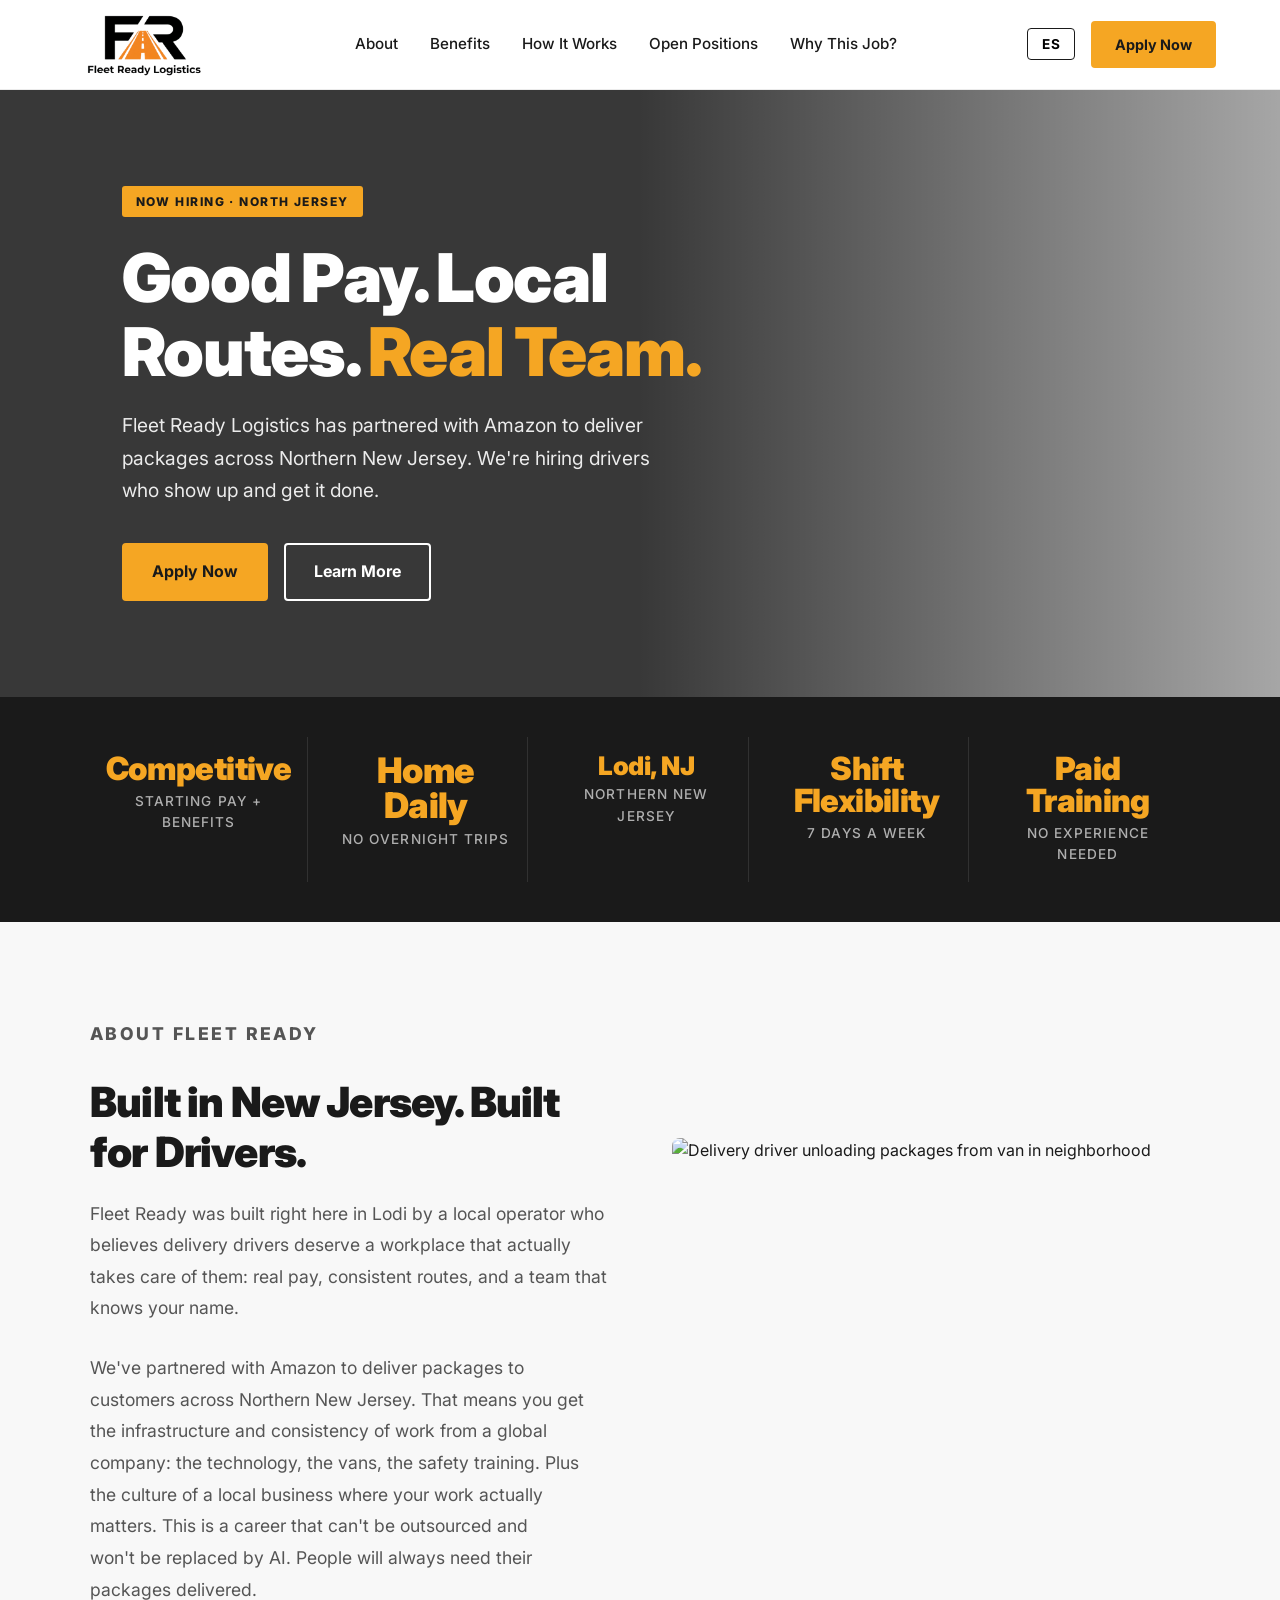
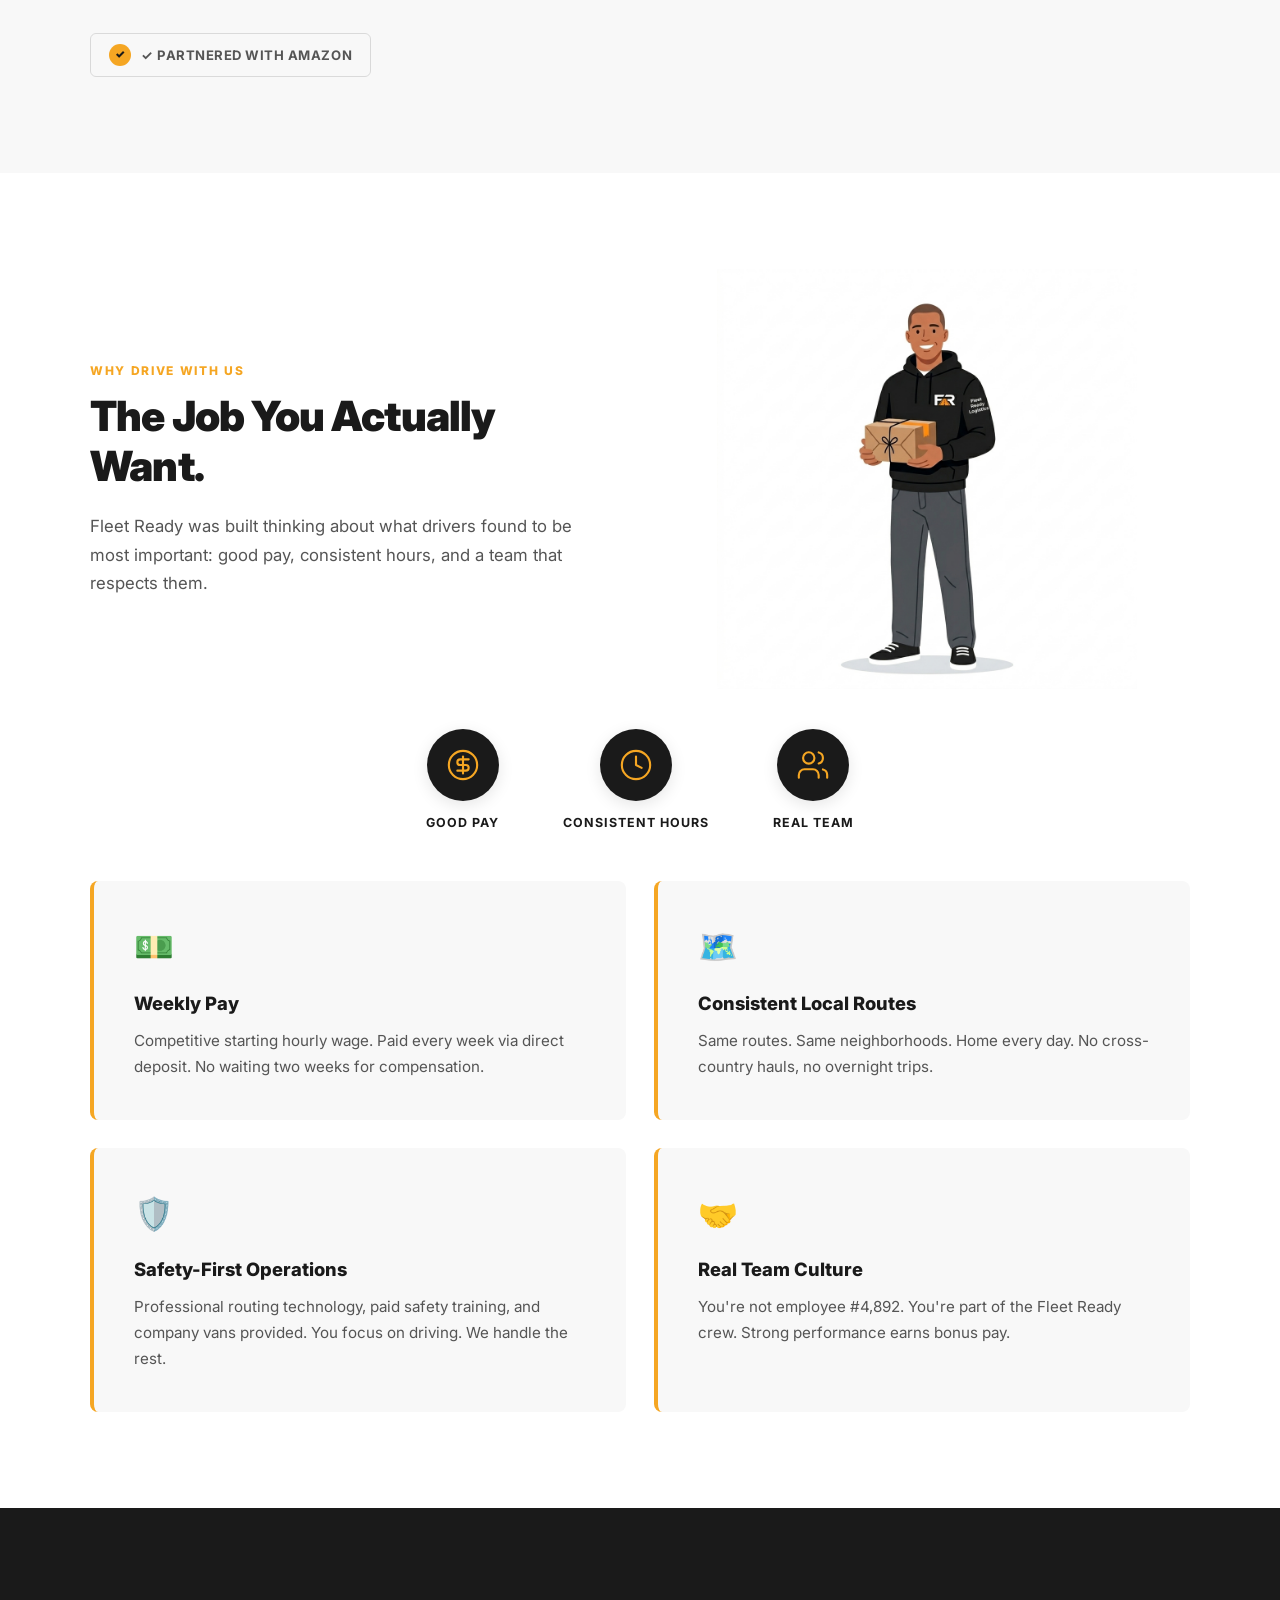
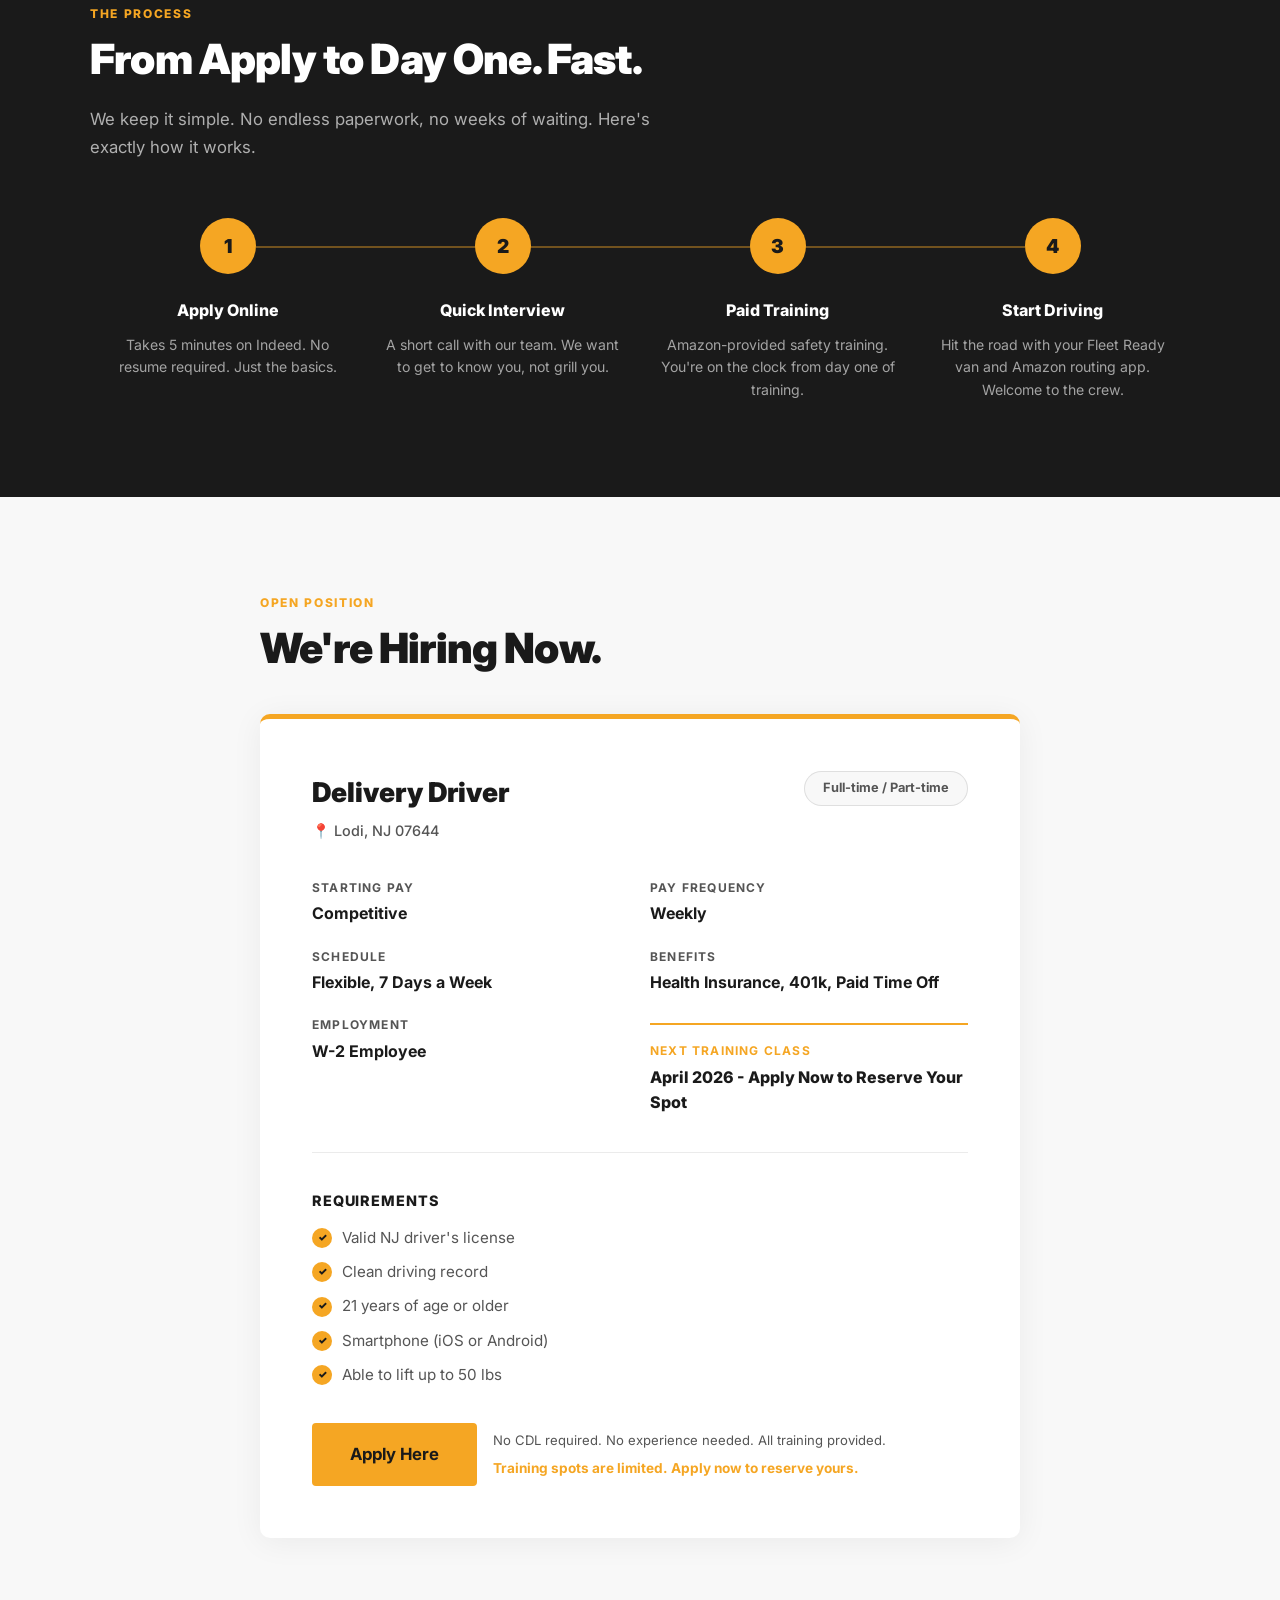
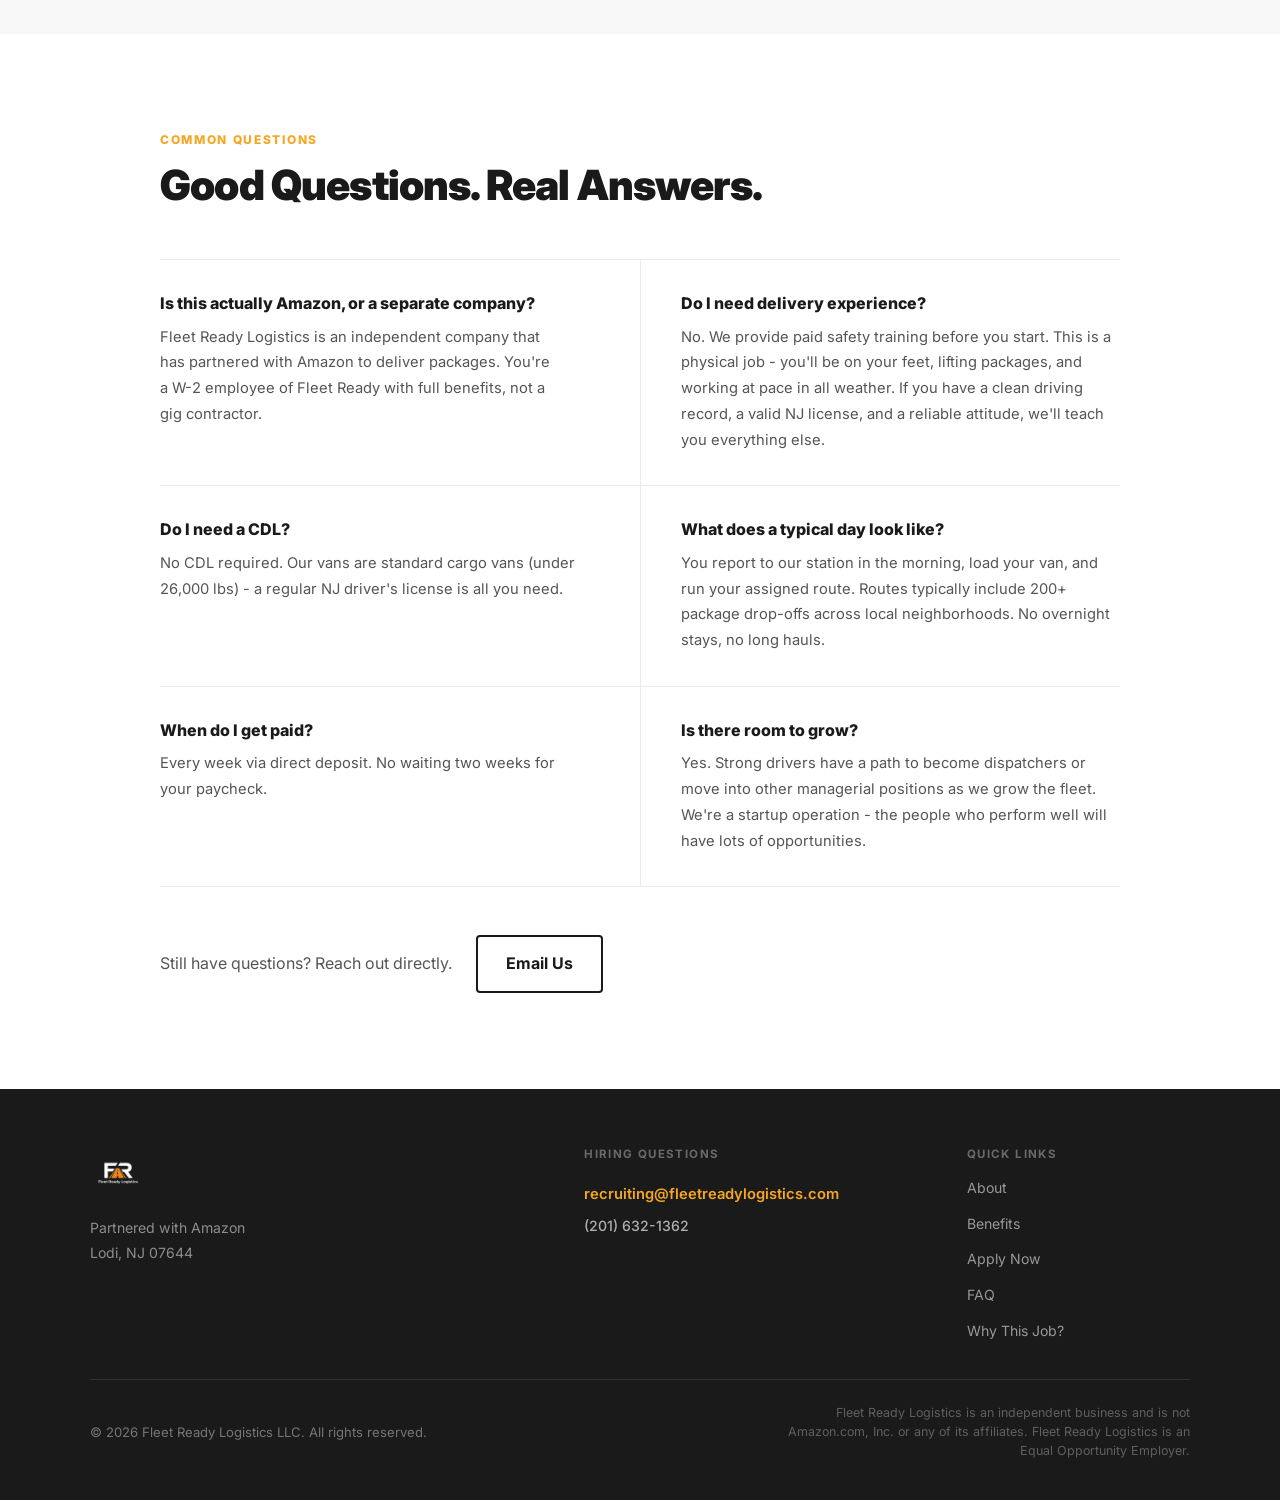
==== commit fa58b3f2: "Remove password gate - site is now public" ====
--- a/index.html
+++ b/index.html
@@ -73,66 +73,8 @@
   }
   </script>
 
-  <!-- Password Gate -->
-  <style>
-    #pw-gate {
-      position: fixed; inset: 0; z-index: 9999;
-      background: #1A1A1A;
-      display: flex; flex-direction: column;
-      align-items: center; justify-content: center; gap: 24px;
-    }
-    #pw-gate img { width: 140px; height: 140px; object-fit: contain; }
-    #pw-gate form { display: flex; flex-direction: column; align-items: center; gap: 12px; }
-    #pw-gate input {
-      padding: 14px 20px; border: 2px solid #444; border-radius: 4px;
-      background: #2a2a2a; color: #fff; font-size: 1rem;
-      font-family: 'Inter', sans-serif; width: 280px; text-align: center;
-      outline: none;
-    }
-    #pw-gate input:focus { border-color: #F5A623; }
-    #pw-gate button {
-      padding: 14px 40px; background: #F5A623; color: #1A1A1A;
-      border: none; border-radius: 4px; font-weight: 700;
-      font-size: 1rem; font-family: 'Inter', sans-serif; cursor: pointer; width: 280px;
-    }
-    #pw-gate button:hover { background: #D4891A; }
-    #pw-error { color: #ff5c5c; font-size: 0.9rem; font-family: 'Inter', sans-serif; display: none; }
-  </style>
-  <script>
-    (function() {
-      document.addEventListener('DOMContentLoaded', function() {
-        var gate = document.getElementById('pw-gate');
-        if (sessionStorage.getItem('frl_auth') === '1') {
-          gate.style.display = 'none';
-          return;
-        }
-        var form = document.getElementById('pw-form');
-        var err  = document.getElementById('pw-error');
-        form.addEventListener('submit', function(e) {
-          e.preventDefault();
-          if (document.getElementById('pw-input').value === 'Bella135!') {
-            sessionStorage.setItem('frl_auth', '1');
-            gate.style.display = 'none';
-          } else {
-            err.style.display = 'block';
-            document.getElementById('pw-input').value = '';
-          }
-        });
-      });
-    })();
-  </script>
 </head>
 <body class="lang-en">
-
-  <!-- ===== PASSWORD GATE ===== -->
-  <div id="pw-gate">
-    <img src="assets/logo-white.png" alt="Fleet Ready Logistics" />
-    <form id="pw-form">
-      <input id="pw-input" type="password" placeholder="Enter password" autocomplete="current-password" />
-      <div id="pw-error">Incorrect password. Try again.</div>
-      <button type="submit">View Site</button>
-    </form>
-  </div>
 
   <!-- ===== MOBILE MENU ===== -->
   <div id="mobile-menu" role="dialog" aria-modal="true" aria-label="Navigation menu">
@@ -146,7 +88,7 @@
     </ul>
     <div class="mobile-bottom">
       <button id="mobile-lang-btn" class="lang-toggle">ES</button>
-      <a href="https://www.indeed.com/job/delivery-associate-314f3368db2a6805" target="_blank" rel="noopener" class="btn btn-orange">
+      <a href="https://evoportalus.tracker-rms.com/Opportunity/LiteJob/?db=BrightFlag&id=3965" target="_blank" rel="noopener" class="btn btn-orange">
         <span class="en">Apply Now</span>
         <span class="es">Aplica Ahora</span>
       </a>
@@ -167,7 +109,7 @@
     </ul>
     <div class="nav-right">
       <button id="lang-btn" class="lang-toggle" aria-label="Switch language">ES</button>
-      <a href="https://www.indeed.com/job/delivery-associate-314f3368db2a6805" target="_blank" rel="noopener" class="btn btn-orange nav-apply">
+      <a href="https://evoportalus.tracker-rms.com/Opportunity/LiteJob/?db=BrightFlag&id=3965" target="_blank" rel="noopener" class="btn btn-orange nav-apply">
         <span class="en">Apply Now</span>
         <span class="es">Aplica Ahora</span>
       </a>
@@ -195,7 +137,7 @@
         <span class="es">Fleet Ready Logistics se ha asociado con Amazon para entregar paquetes en el norte de Nueva Jersey. Estamos contratando conductores comprometidos.</span>
       </p>
       <div class="hero-ctas">
-        <a href="https://www.indeed.com/job/delivery-associate-314f3368db2a6805" target="_blank" rel="noopener" class="btn btn-orange">
+        <a href="https://evoportalus.tracker-rms.com/Opportunity/LiteJob/?db=BrightFlag&id=3965" target="_blank" rel="noopener" class="btn btn-orange">
           <span class="en">Apply Now</span>
           <span class="es">Aplica Ahora</span>
         </a>
@@ -591,7 +533,7 @@
         </div>
 
         <div class="job-cta">
-          <a href="https://www.indeed.com/job/delivery-associate-314f3368db2a6805" target="_blank" rel="noopener" class="btn btn-orange btn-orange-lg">
+          <a href="https://evoportalus.tracker-rms.com/Opportunity/LiteJob/?db=BrightFlag&id=3965" target="_blank" rel="noopener" class="btn btn-orange btn-orange-lg">
             <span class="en">Apply Here</span>
             <span class="es">Aplica Aquí</span>
           </a>
@@ -759,7 +701,7 @@
 
   <!-- ===== MOBILE STICKY CTA ===== -->
   <div id="mobile-sticky-cta" aria-hidden="true">
-    <a href="https://www.indeed.com/job/delivery-associate-314f3368db2a6805" target="_blank" rel="noopener" class="btn btn-orange mobile-sticky-btn">
+    <a href="https://evoportalus.tracker-rms.com/Opportunity/LiteJob/?db=BrightFlag&id=3965" target="_blank" rel="noopener" class="btn btn-orange mobile-sticky-btn">
       <span class="en">Apply Now</span>
       <span class="es">Aplica Ahora</span>
     </a>
--- a/styles.css
+++ b/styles.css
@@ -932,8 +932,6 @@
   .faq-item:nth-child(even) { padding-left: 0; }
   .footer-disclaimer { text-align: left; }
 
-  #pw-gate img { width: 110px; height: 110px; }
-  #pw-gate input, #pw-gate button { width: min(280px, 88vw); }
 
   /* Stats: compact on phone */
   .stats-grid { grid-template-columns: 1fr 1fr; }
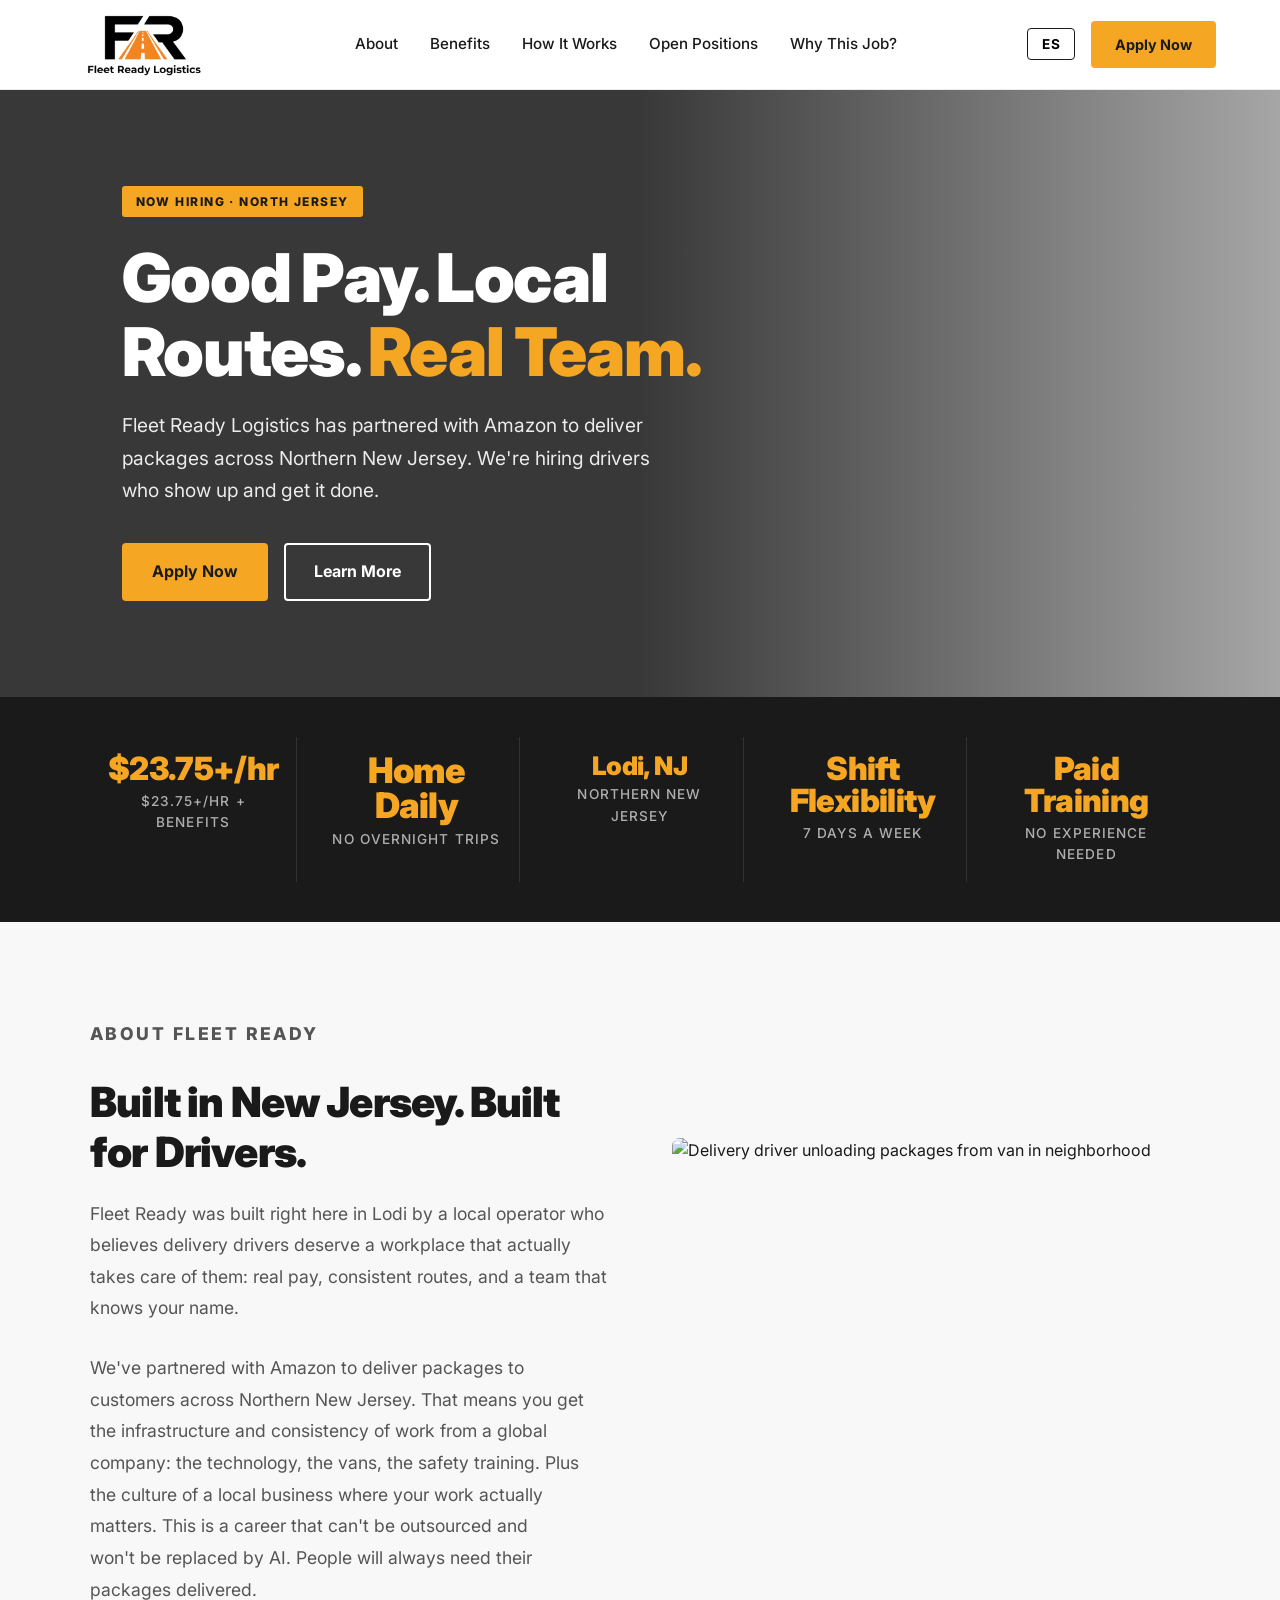
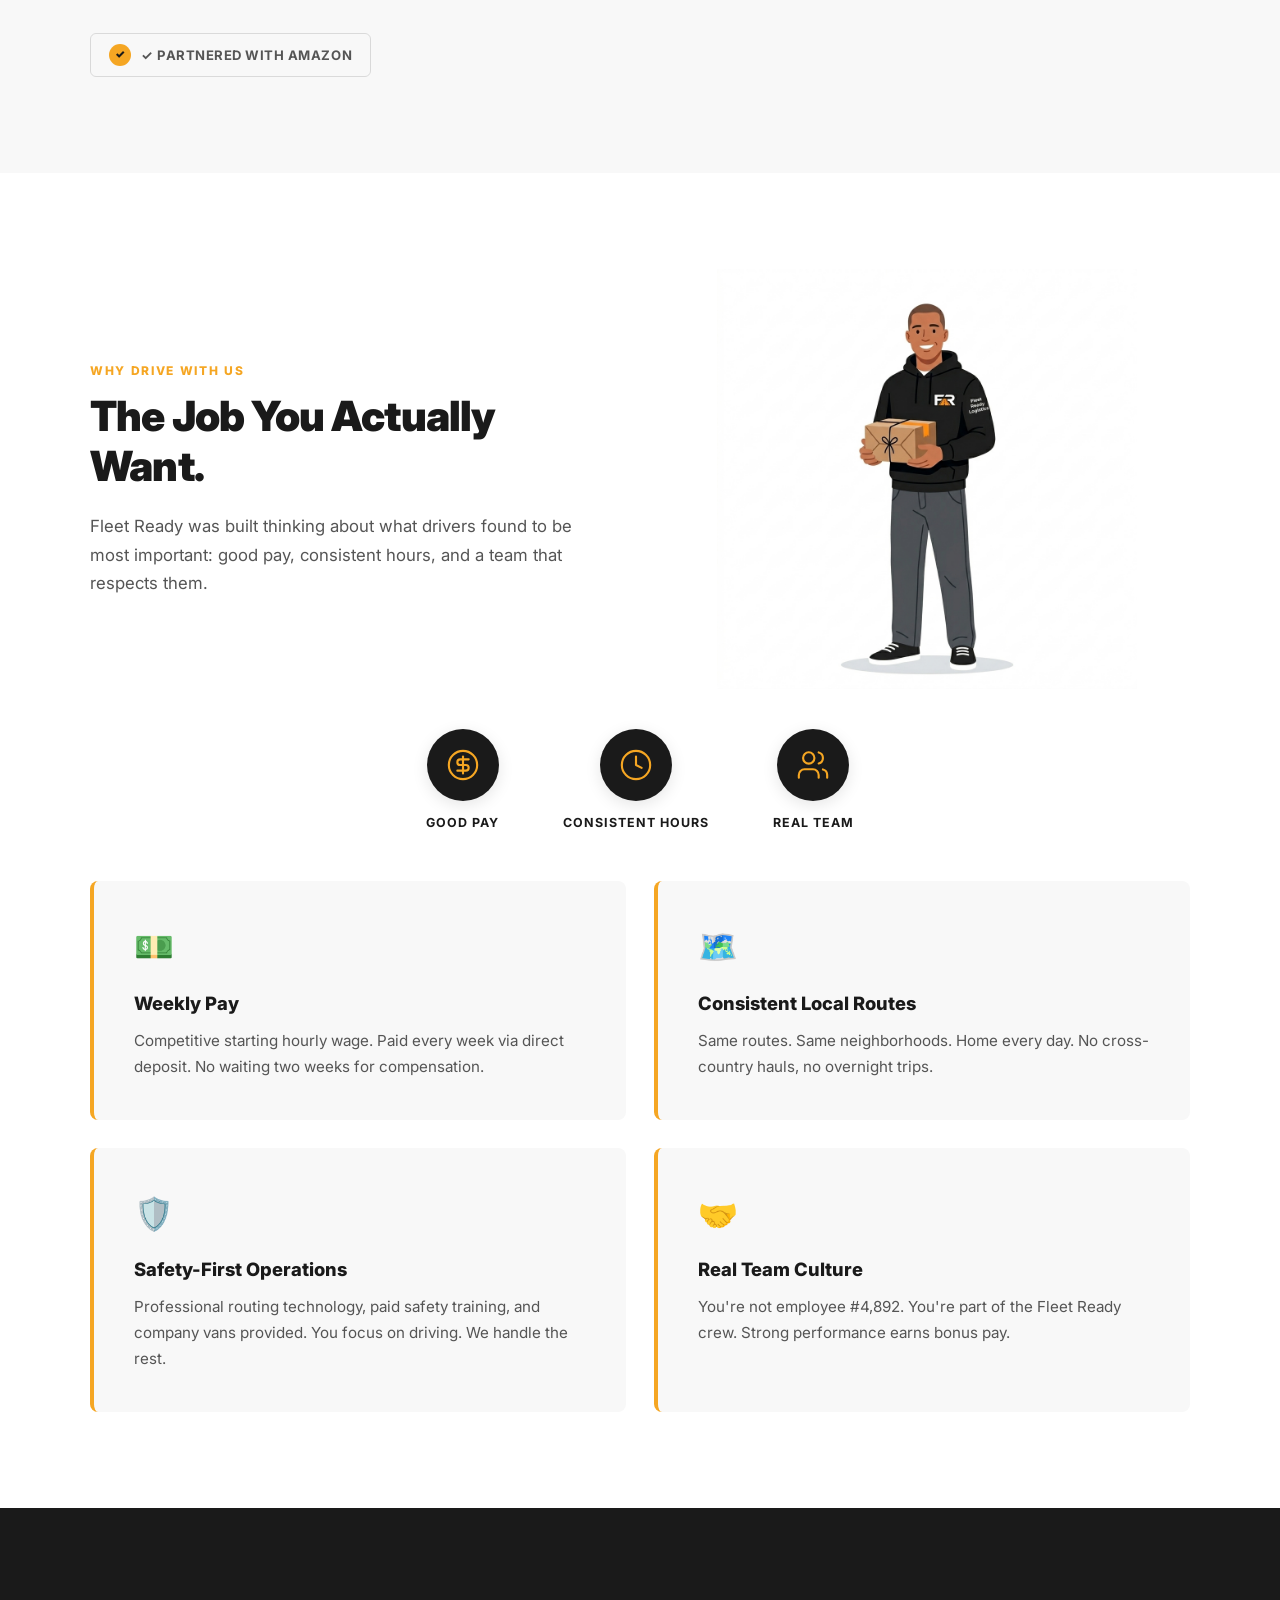
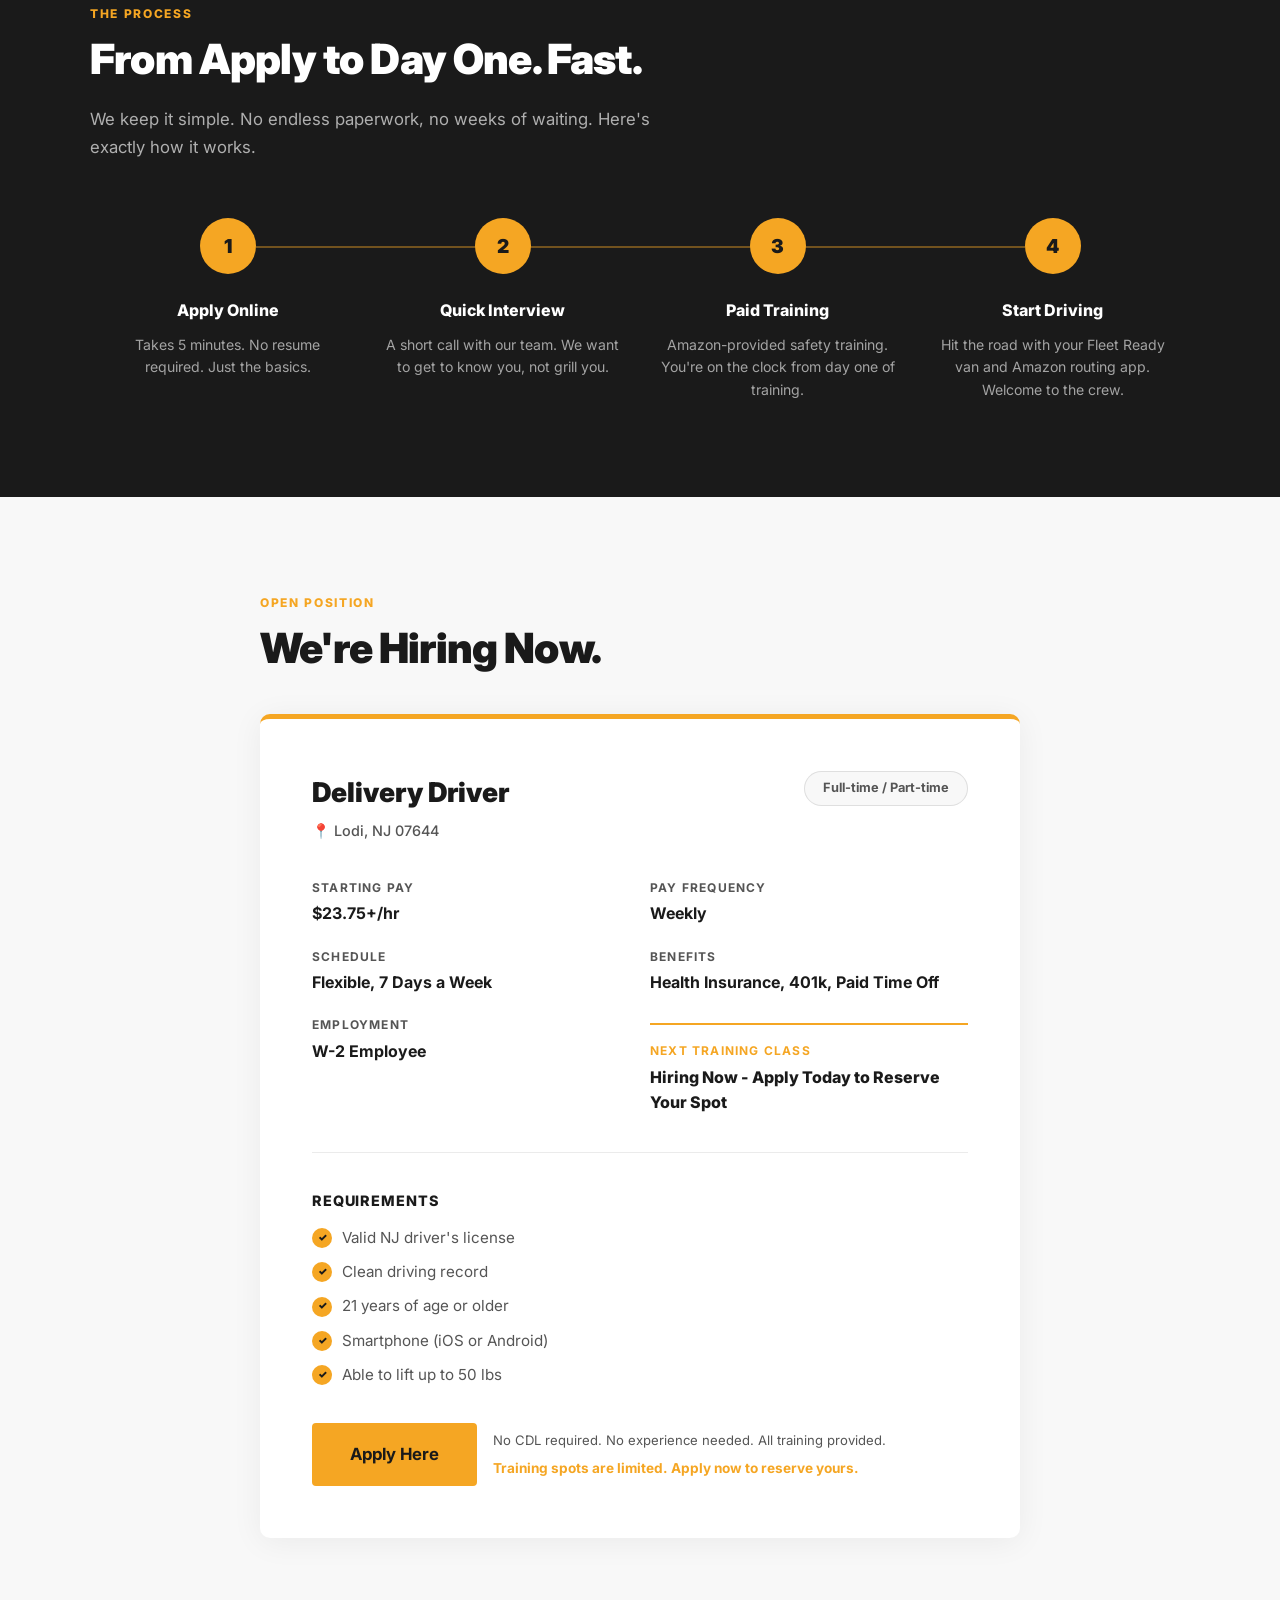
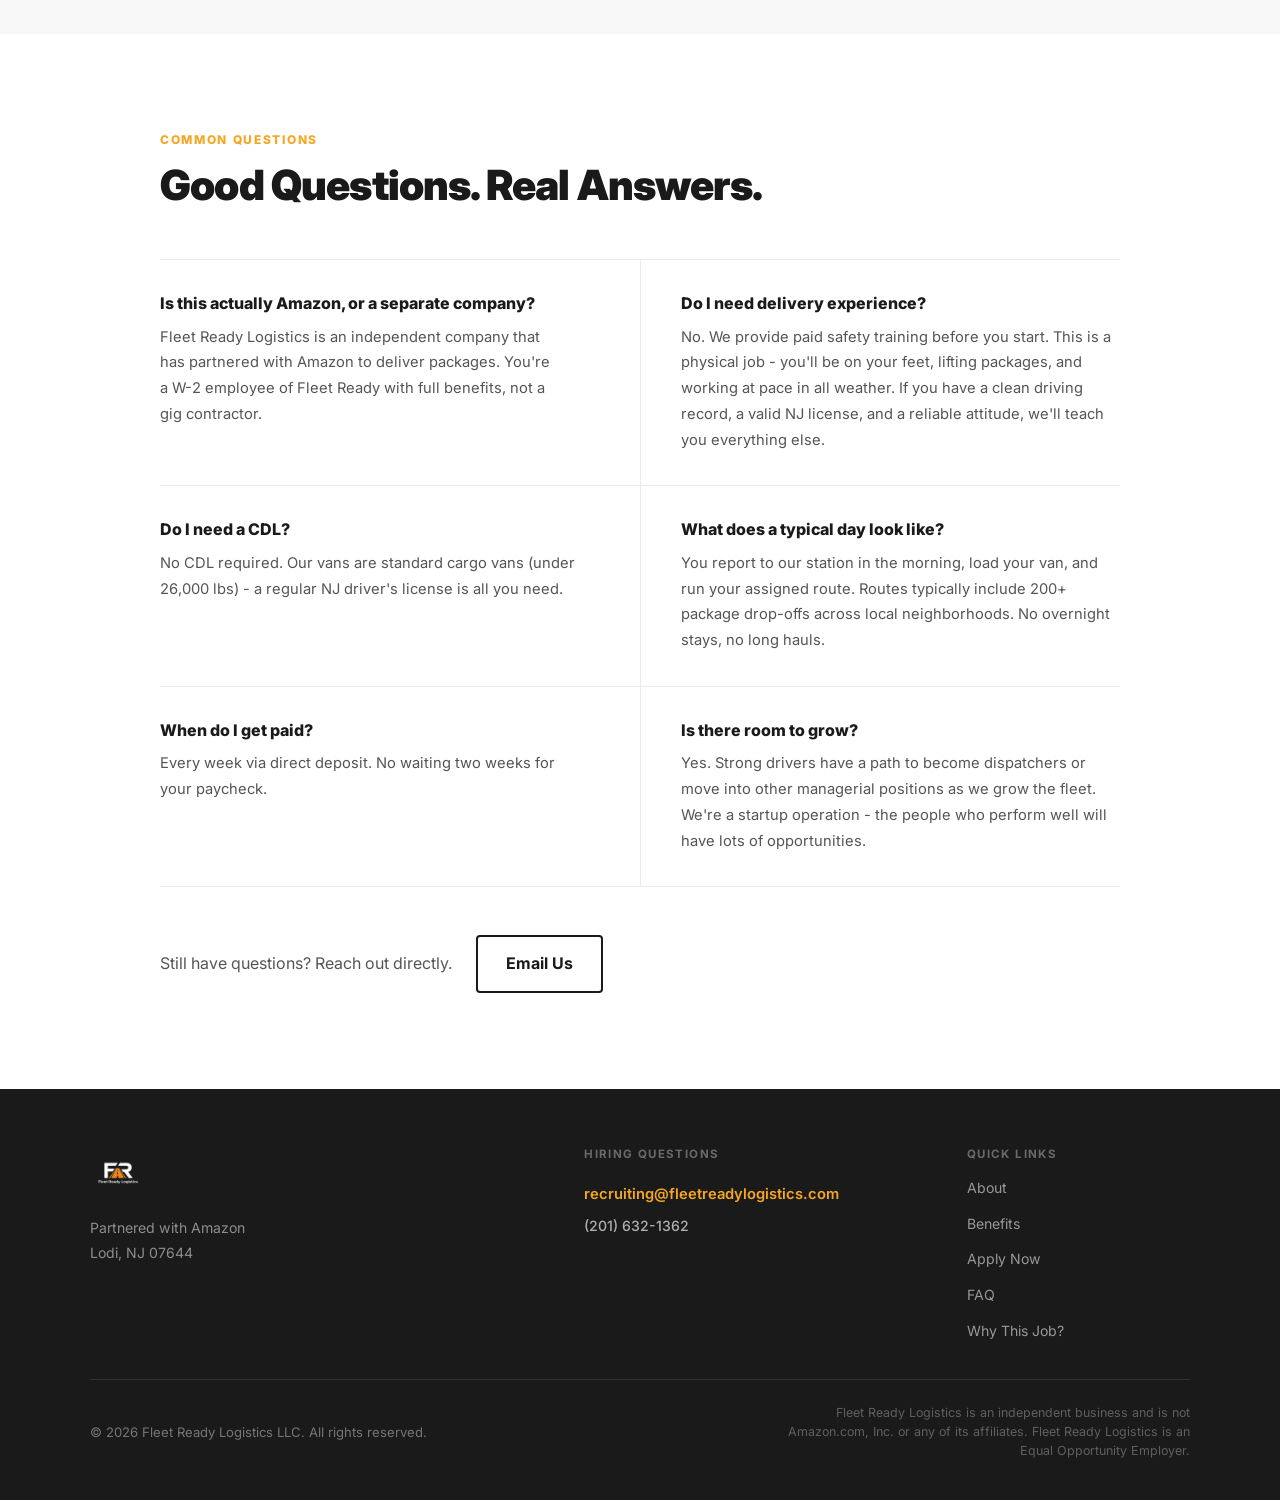
==== commit bd4b75b0: "Audit fixes: add pay to structured data, show $23.75/hr on job card, remove Indeed references, stand" ====
--- a/index.html
+++ b/index.html
@@ -64,6 +64,7 @@
       "currency": "USD",
       "value": {
         "@type": "QuantitativeValue",
+                "minValue": 23.75,
                 "unitText": "HOUR"
       }
     },
@@ -154,12 +155,12 @@
     <div class="stats-grid stats-grid-5">
       <div class="stat-item">
         <div class="stat-number" style="font-size:clamp(1.4rem,3vw,2rem)">
-          <span class="en">Competitive</span>
-          <span class="es">Competitiva</span>
+          <span class="en">$23.75+/hr</span>
+          <span class="es">$23.75+/hr</span>
         </div>
         <div class="stat-label">
-          <span class="en">Starting Pay + Benefits</span>
-          <span class="es">Paga Inicial + Beneficios</span>
+          <span class="en">$23.75+/hr + Benefits</span>
+          <span class="es">$23.75+/hr + Beneficios</span>
         </div>
       </div>
       <div class="stat-item">
@@ -373,7 +374,7 @@
           <span class="es">Aplica en Línea</span>
         </h3>
         <p>
-          <span class="en">Takes 5 minutes on Indeed. No resume required. Just the basics.</span>
+          <span class="en">Takes 5 minutes. No resume required. Just the basics.</span>
           <span class="es">Toma 5 minutos en Indeed. No se requiere currículum. Solo lo básico.</span>
         </p>
       </div>
@@ -446,8 +447,8 @@
               <span class="es">Paga Inicial</span>
             </span>
             <span class="job-detail-value">
-              <span class="en">Competitive</span>
-              <span class="es">Competitiva</span>
+              <span class="en">$23.75+/hr</span>
+              <span class="es">$23.75+/hr</span>
             </span>
           </div>
           <div class="job-detail-item">
@@ -497,8 +498,8 @@
               <span class="es">Próxima Clase de Capacitación</span>
             </span>
             <span class="job-detail-value" style="font-weight:800;">
-              <span class="en">April 2026 - Apply Now to Reserve Your Spot</span>
-              <span class="es">Abril 2026 - Aplica Ahora Para Reservar Tu Lugar</span>
+              <span class="en">Hiring Now - Apply Today to Reserve Your Spot</span>
+              <span class="es">Contratando Ahora - Aplica Hoy Para Reservar Tu Lugar</span>
             </span>
           </div>
         </div>
@@ -639,7 +640,7 @@
           <span class="en">Still have questions? Reach out directly.</span>
           <span class="es">¿Aún tienes preguntas? Contáctanos directamente.</span>
         </p>
-        <a href="mailto:info@fleetreadylogistics.com" class="btn btn-ghost-dark">
+        <a href="mailto:recruiting@fleetreadylogistics.com" class="btn btn-ghost-dark">
           <span class="en">Email Us</span>
           <span class="es">Escríbenos</span>
         </a>
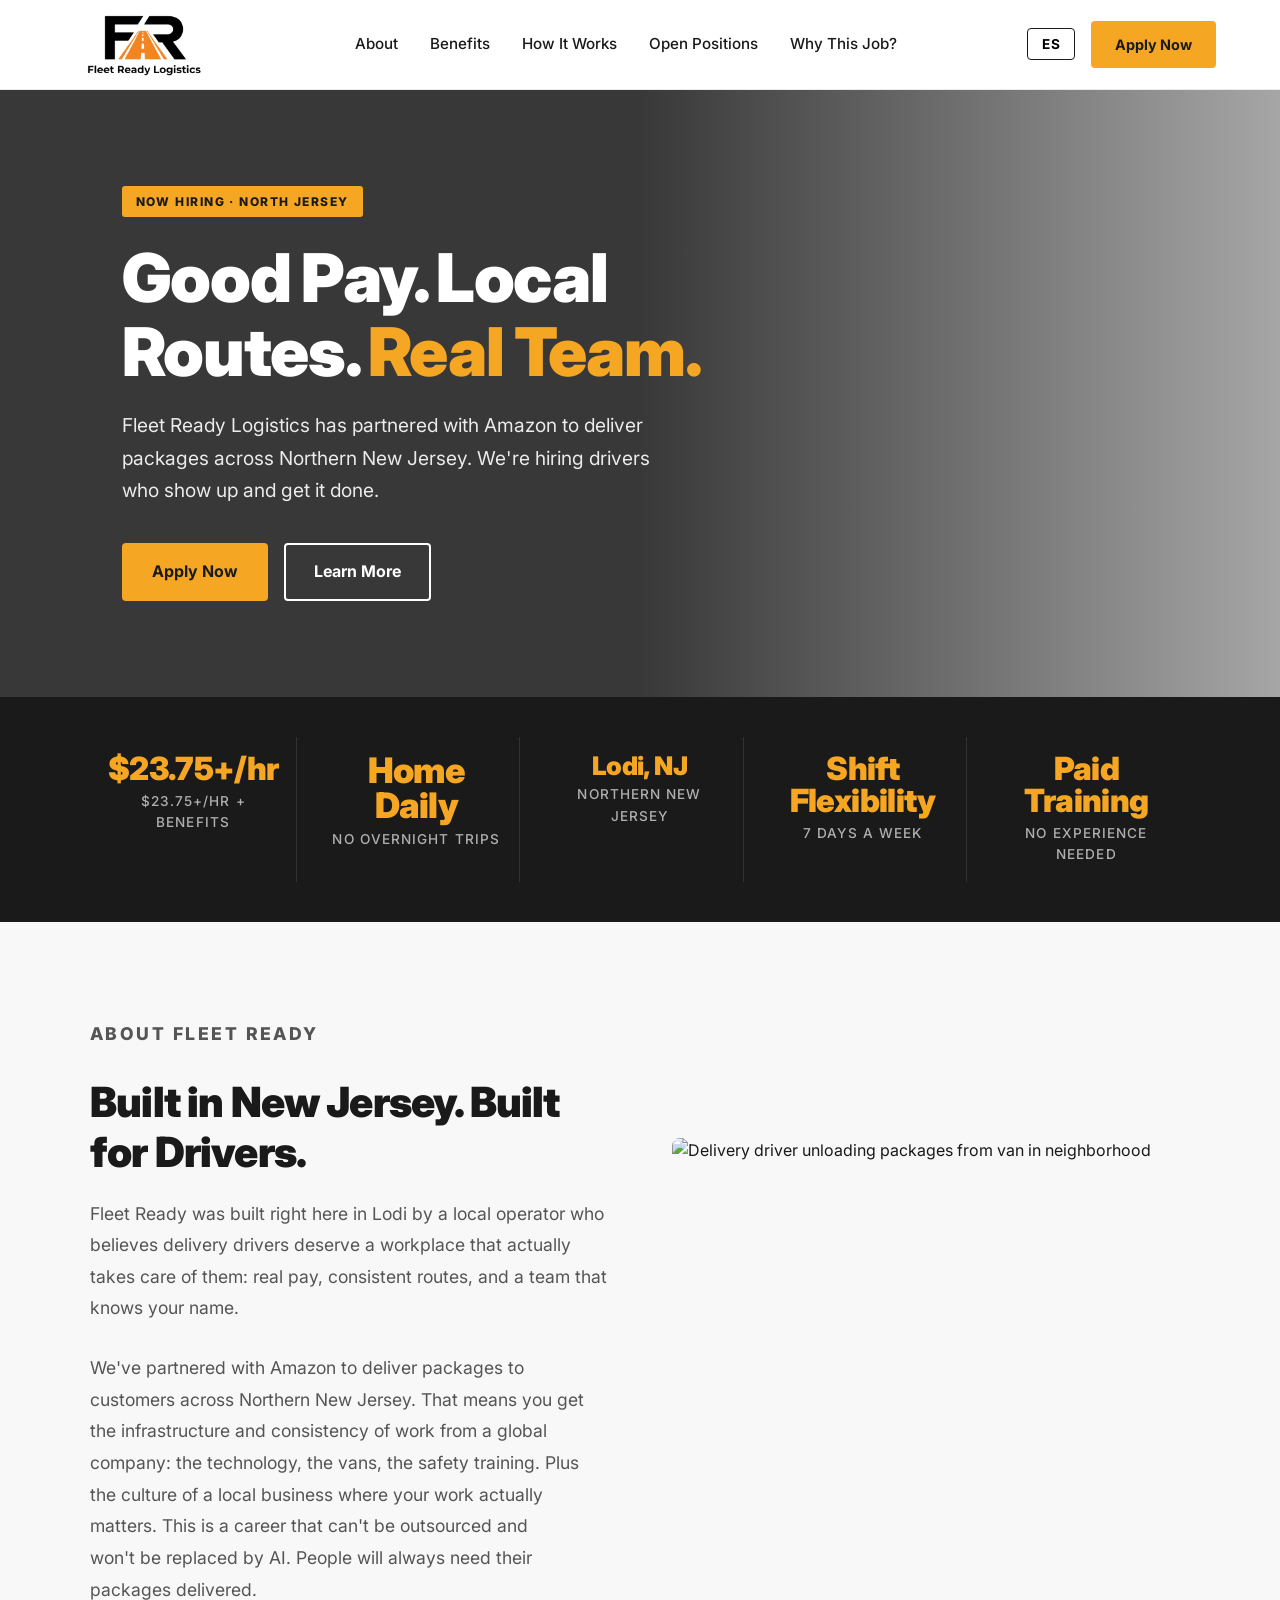
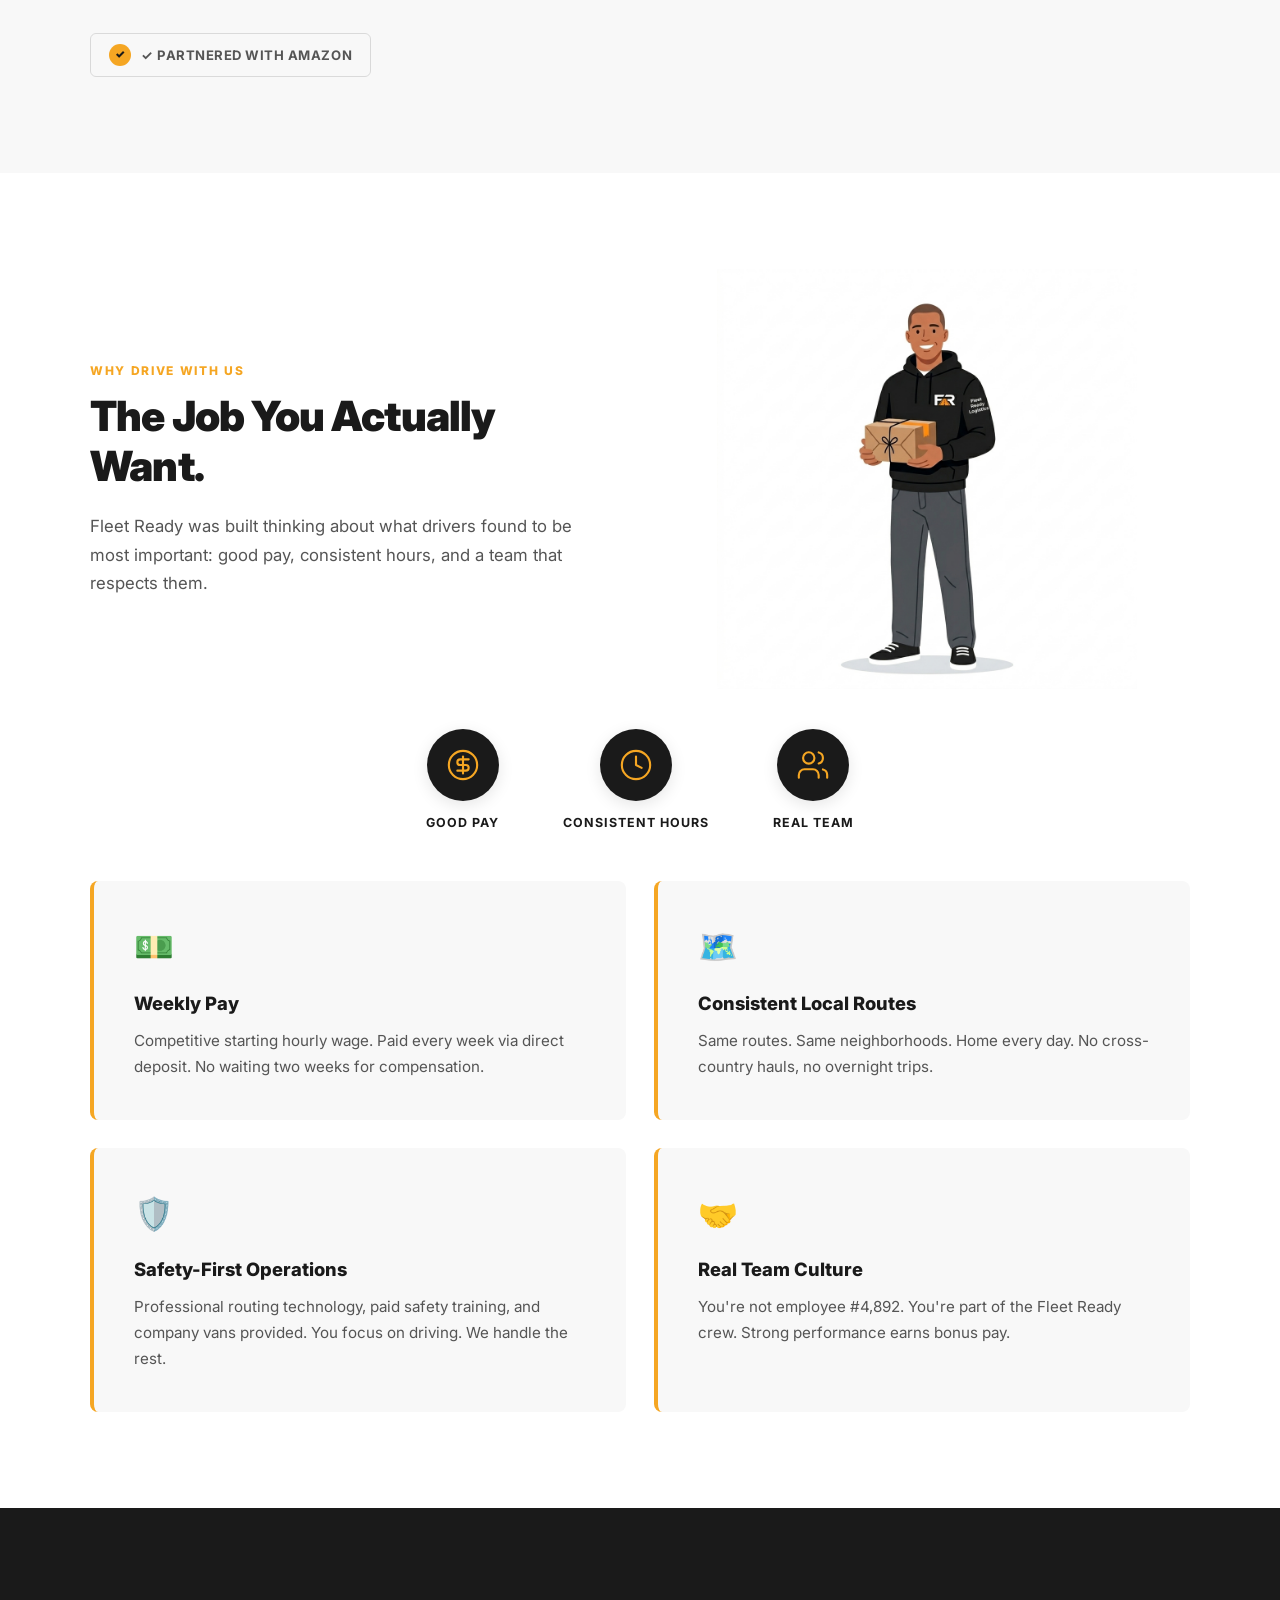
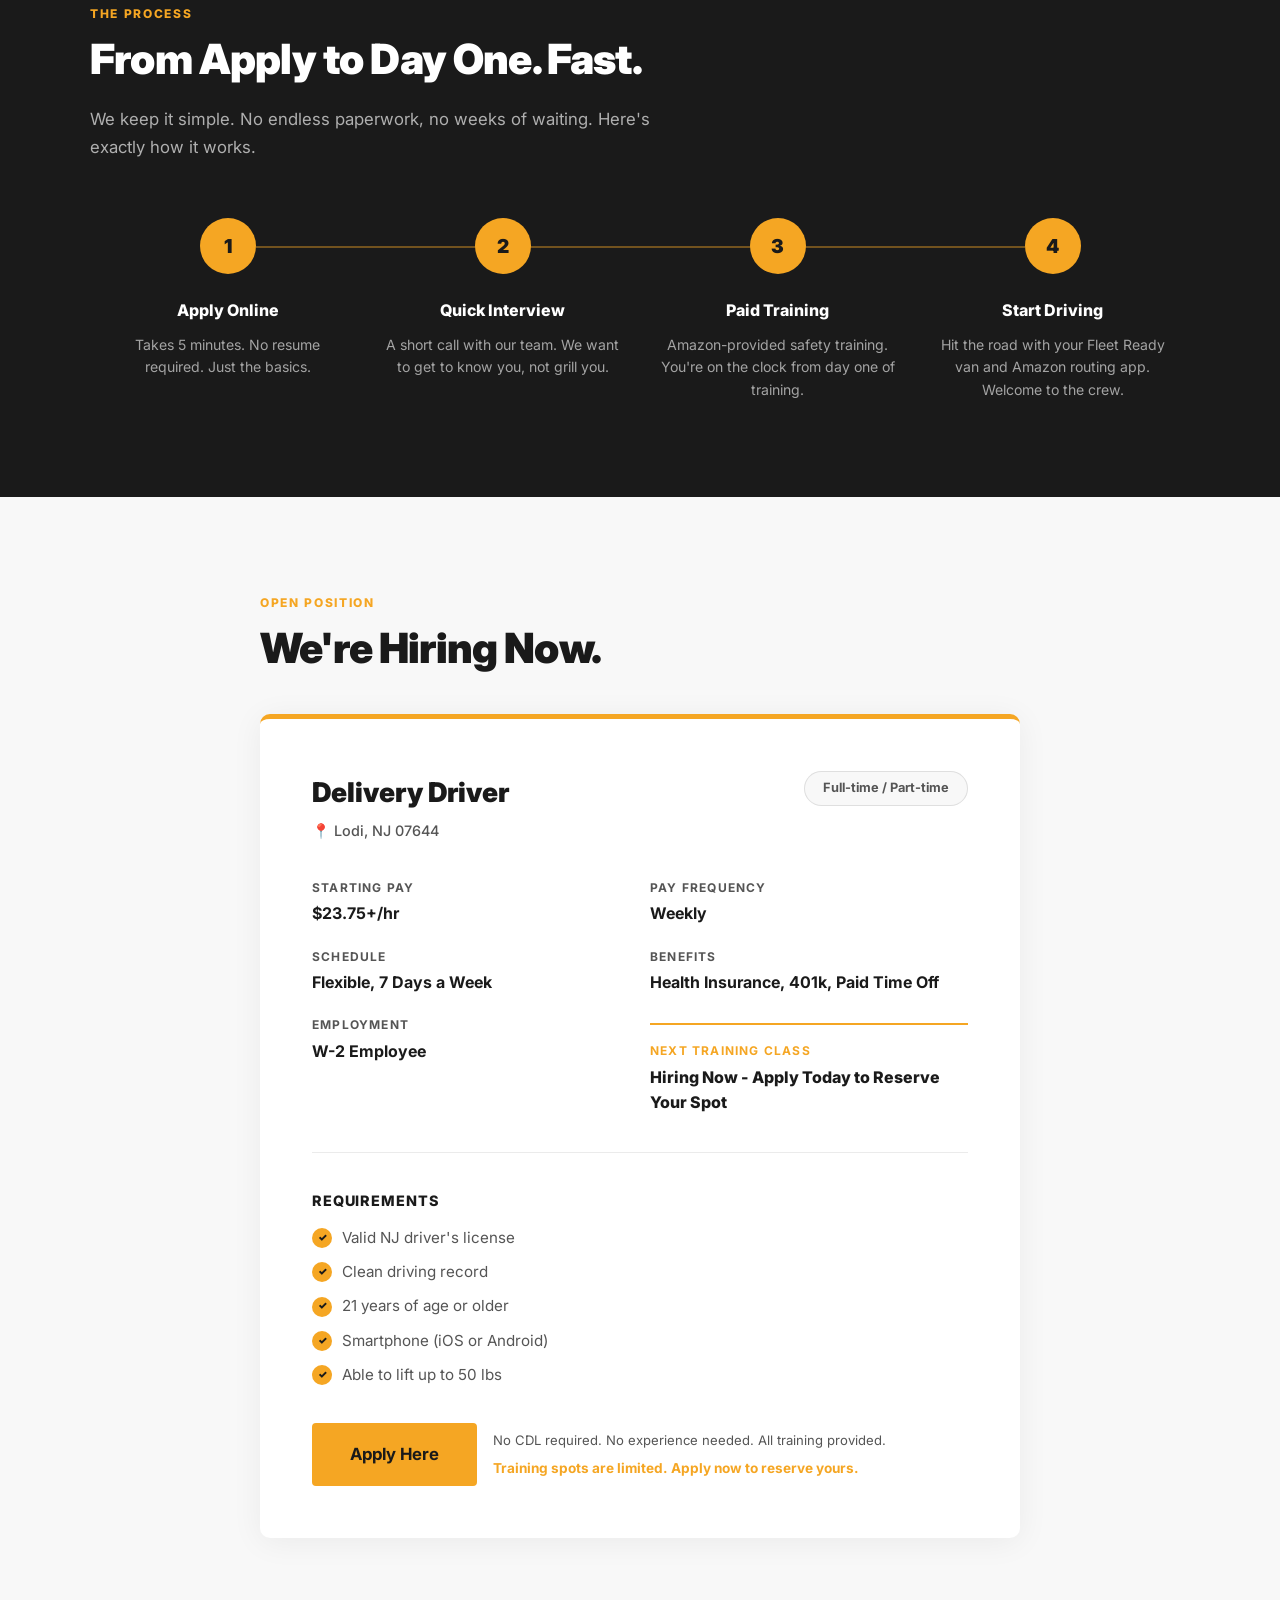
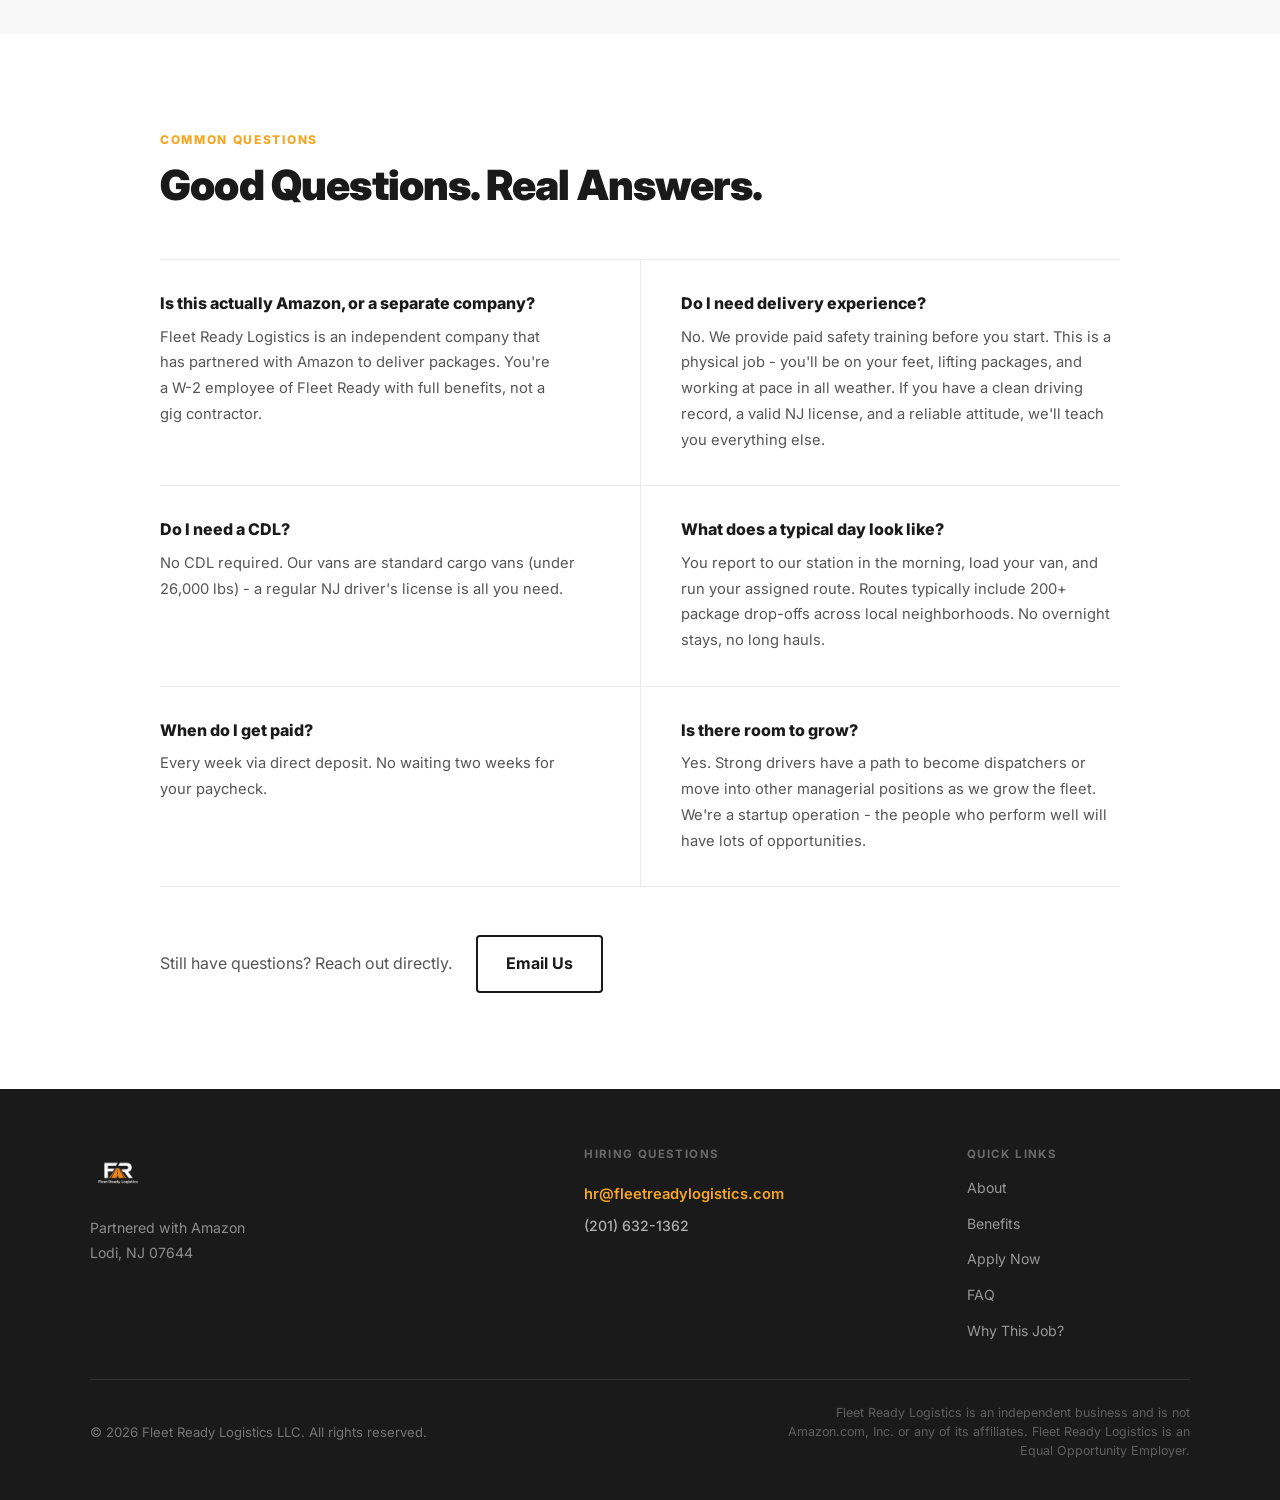
==== commit 876ae463: "Move all recruiting contact to hr@fleetreadylogistics.com Replaces every public reference to recruit" ====
--- a/index.html
+++ b/index.html
@@ -89,7 +89,7 @@
     </ul>
     <div class="mobile-bottom">
       <button id="mobile-lang-btn" class="lang-toggle">ES</button>
-      <a href="https://evoportalus.tracker-rms.com/Opportunity/LiteJob/?db=BrightFlag&id=3965" target="_blank" rel="noopener" class="btn btn-orange">
+      <a href="https://dashboard.fleetreadylogistics.com/careers" target="_blank" rel="noopener" class="btn btn-orange">
         <span class="en">Apply Now</span>
         <span class="es">Aplica Ahora</span>
       </a>
@@ -110,7 +110,7 @@
     </ul>
     <div class="nav-right">
       <button id="lang-btn" class="lang-toggle" aria-label="Switch language">ES</button>
-      <a href="https://evoportalus.tracker-rms.com/Opportunity/LiteJob/?db=BrightFlag&id=3965" target="_blank" rel="noopener" class="btn btn-orange nav-apply">
+      <a href="https://dashboard.fleetreadylogistics.com/careers" target="_blank" rel="noopener" class="btn btn-orange nav-apply">
         <span class="en">Apply Now</span>
         <span class="es">Aplica Ahora</span>
       </a>
@@ -138,7 +138,7 @@
         <span class="es">Fleet Ready Logistics se ha asociado con Amazon para entregar paquetes en el norte de Nueva Jersey. Estamos contratando conductores comprometidos.</span>
       </p>
       <div class="hero-ctas">
-        <a href="https://evoportalus.tracker-rms.com/Opportunity/LiteJob/?db=BrightFlag&id=3965" target="_blank" rel="noopener" class="btn btn-orange">
+        <a href="https://dashboard.fleetreadylogistics.com/careers" target="_blank" rel="noopener" class="btn btn-orange">
           <span class="en">Apply Now</span>
           <span class="es">Aplica Ahora</span>
         </a>
@@ -534,7 +534,7 @@
         </div>
 
         <div class="job-cta">
-          <a href="https://evoportalus.tracker-rms.com/Opportunity/LiteJob/?db=BrightFlag&id=3965" target="_blank" rel="noopener" class="btn btn-orange btn-orange-lg">
+          <a href="https://dashboard.fleetreadylogistics.com/careers" target="_blank" rel="noopener" class="btn btn-orange btn-orange-lg">
             <span class="en">Apply Here</span>
             <span class="es">Aplica Aquí</span>
           </a>
@@ -640,7 +640,7 @@
           <span class="en">Still have questions? Reach out directly.</span>
           <span class="es">¿Aún tienes preguntas? Contáctanos directamente.</span>
         </p>
-        <a href="mailto:recruiting@fleetreadylogistics.com" class="btn btn-ghost-dark">
+        <a href="mailto:hr@fleetreadylogistics.com" class="btn btn-ghost-dark">
           <span class="en">Email Us</span>
           <span class="es">Escríbenos</span>
         </a>
@@ -665,8 +665,8 @@
             <span class="en">Hiring Questions</span>
             <span class="es">Preguntas de Empleo</span>
           </p>
-          <a class="footer-email" href="mailto:recruiting@fleetreadylogistics.com">
-            recruiting@fleetreadylogistics.com
+          <a class="footer-email" href="mailto:hr@fleetreadylogistics.com">
+            hr@fleetreadylogistics.com
           </a>
           <p class="footer-phone">
             <a href="tel:+12016321362" style="color:inherit;text-decoration:none;">(201) 632-1362</a>
@@ -702,7 +702,7 @@
 
   <!-- ===== MOBILE STICKY CTA ===== -->
   <div id="mobile-sticky-cta" aria-hidden="true">
-    <a href="https://evoportalus.tracker-rms.com/Opportunity/LiteJob/?db=BrightFlag&id=3965" target="_blank" rel="noopener" class="btn btn-orange mobile-sticky-btn">
+    <a href="https://dashboard.fleetreadylogistics.com/careers" target="_blank" rel="noopener" class="btn btn-orange mobile-sticky-btn">
       <span class="en">Apply Now</span>
       <span class="es">Aplica Ahora</span>
     </a>
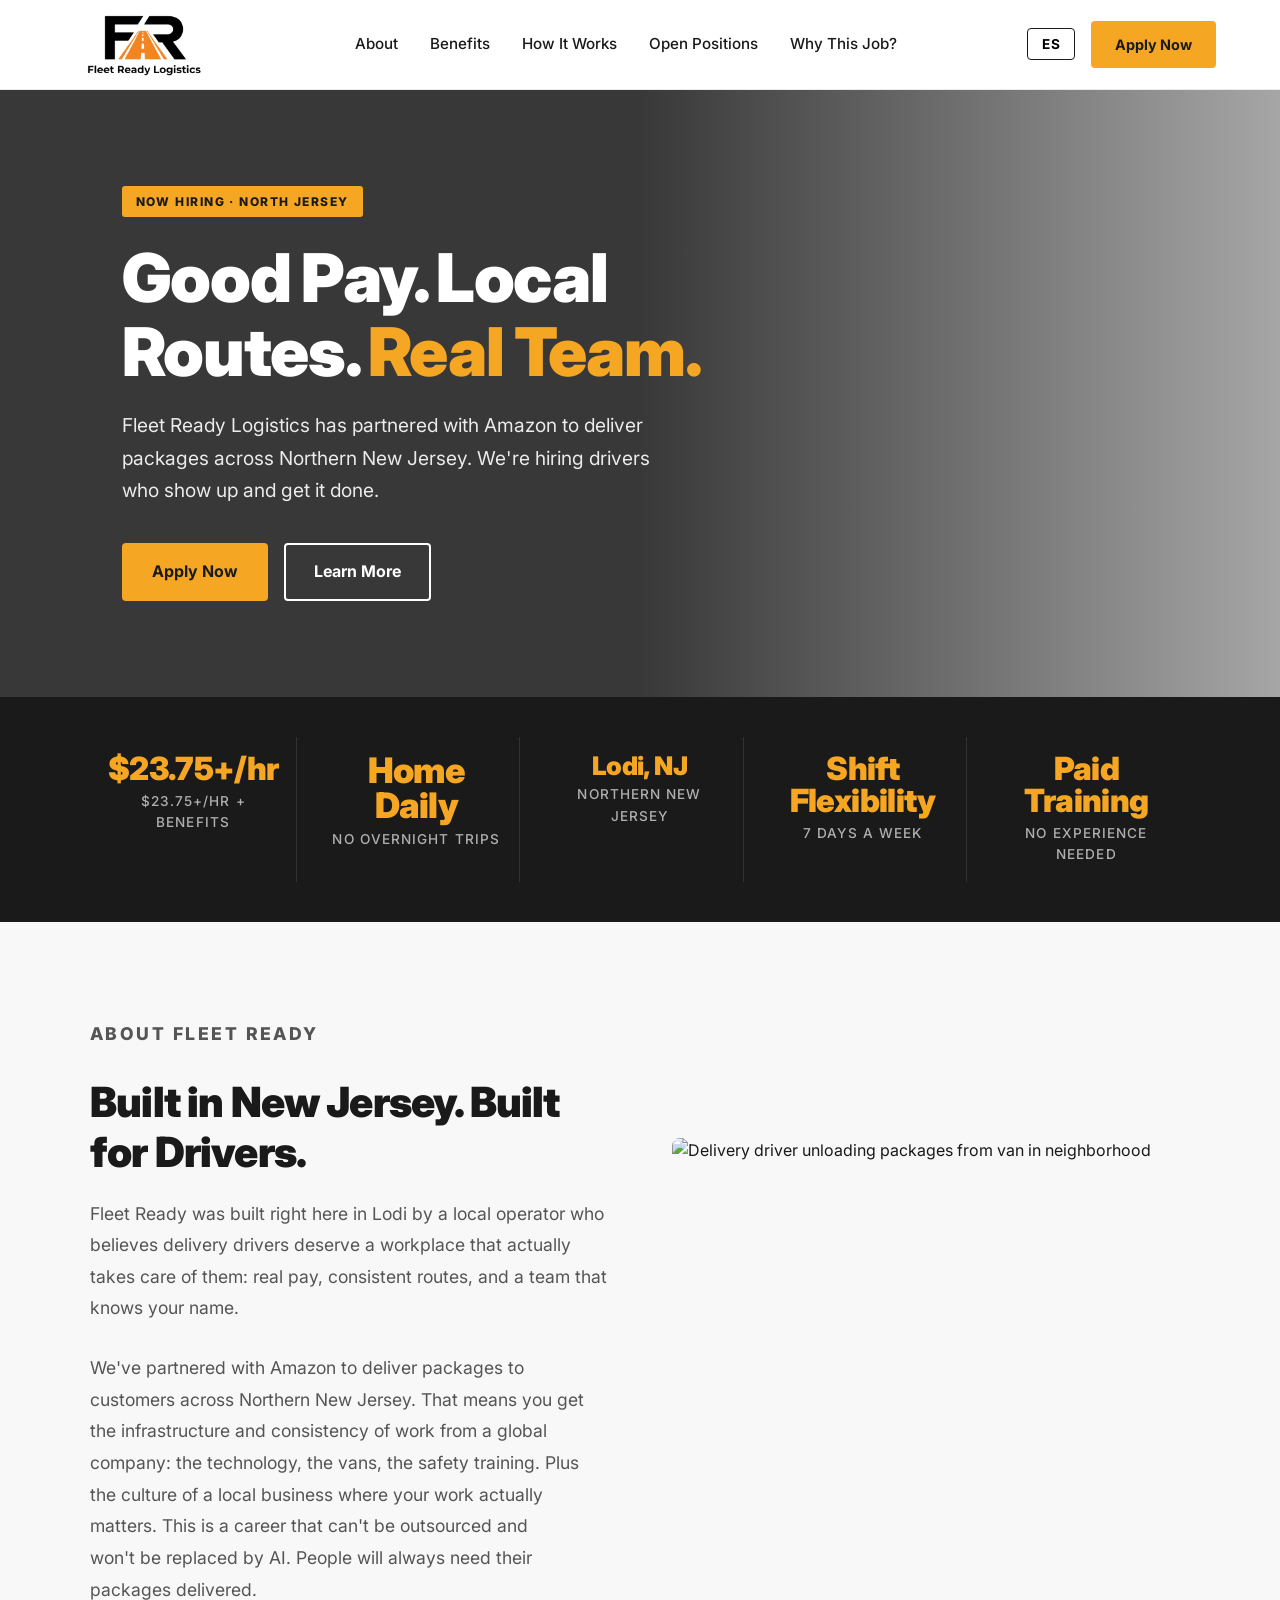
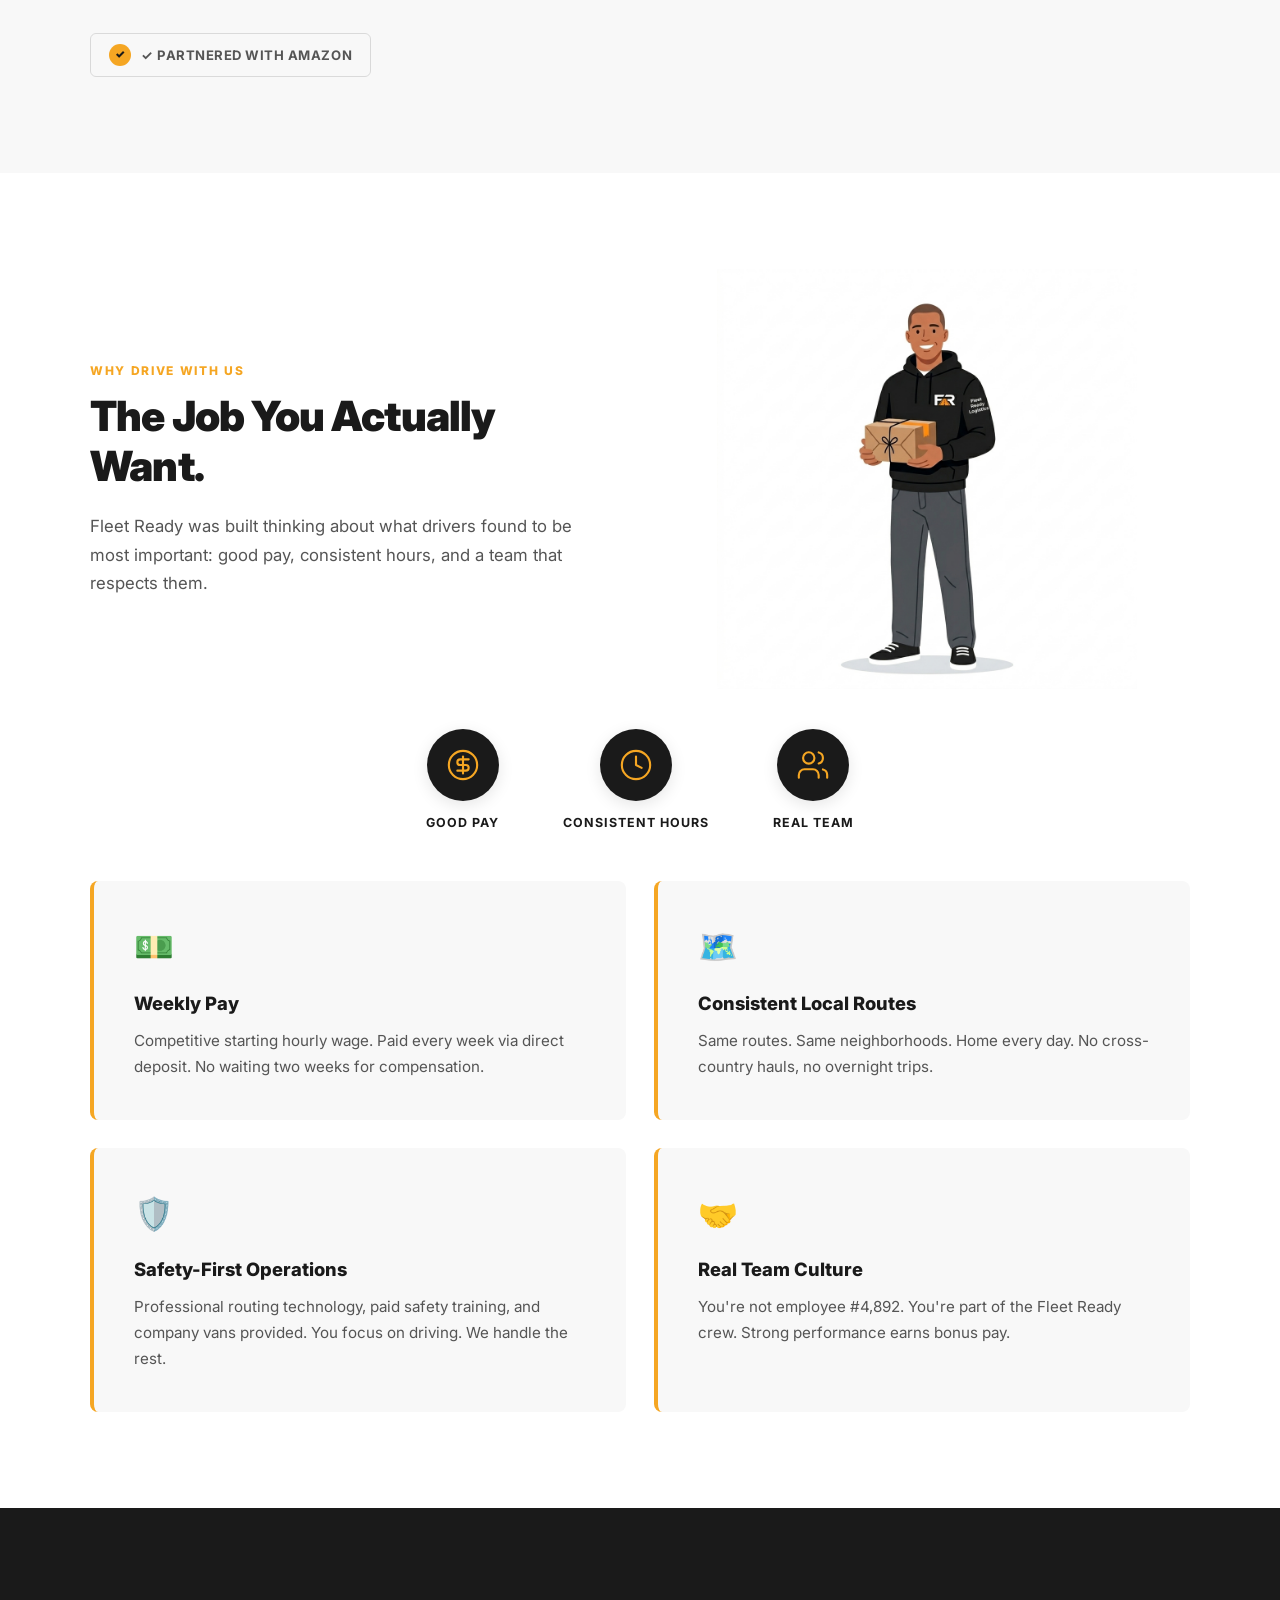
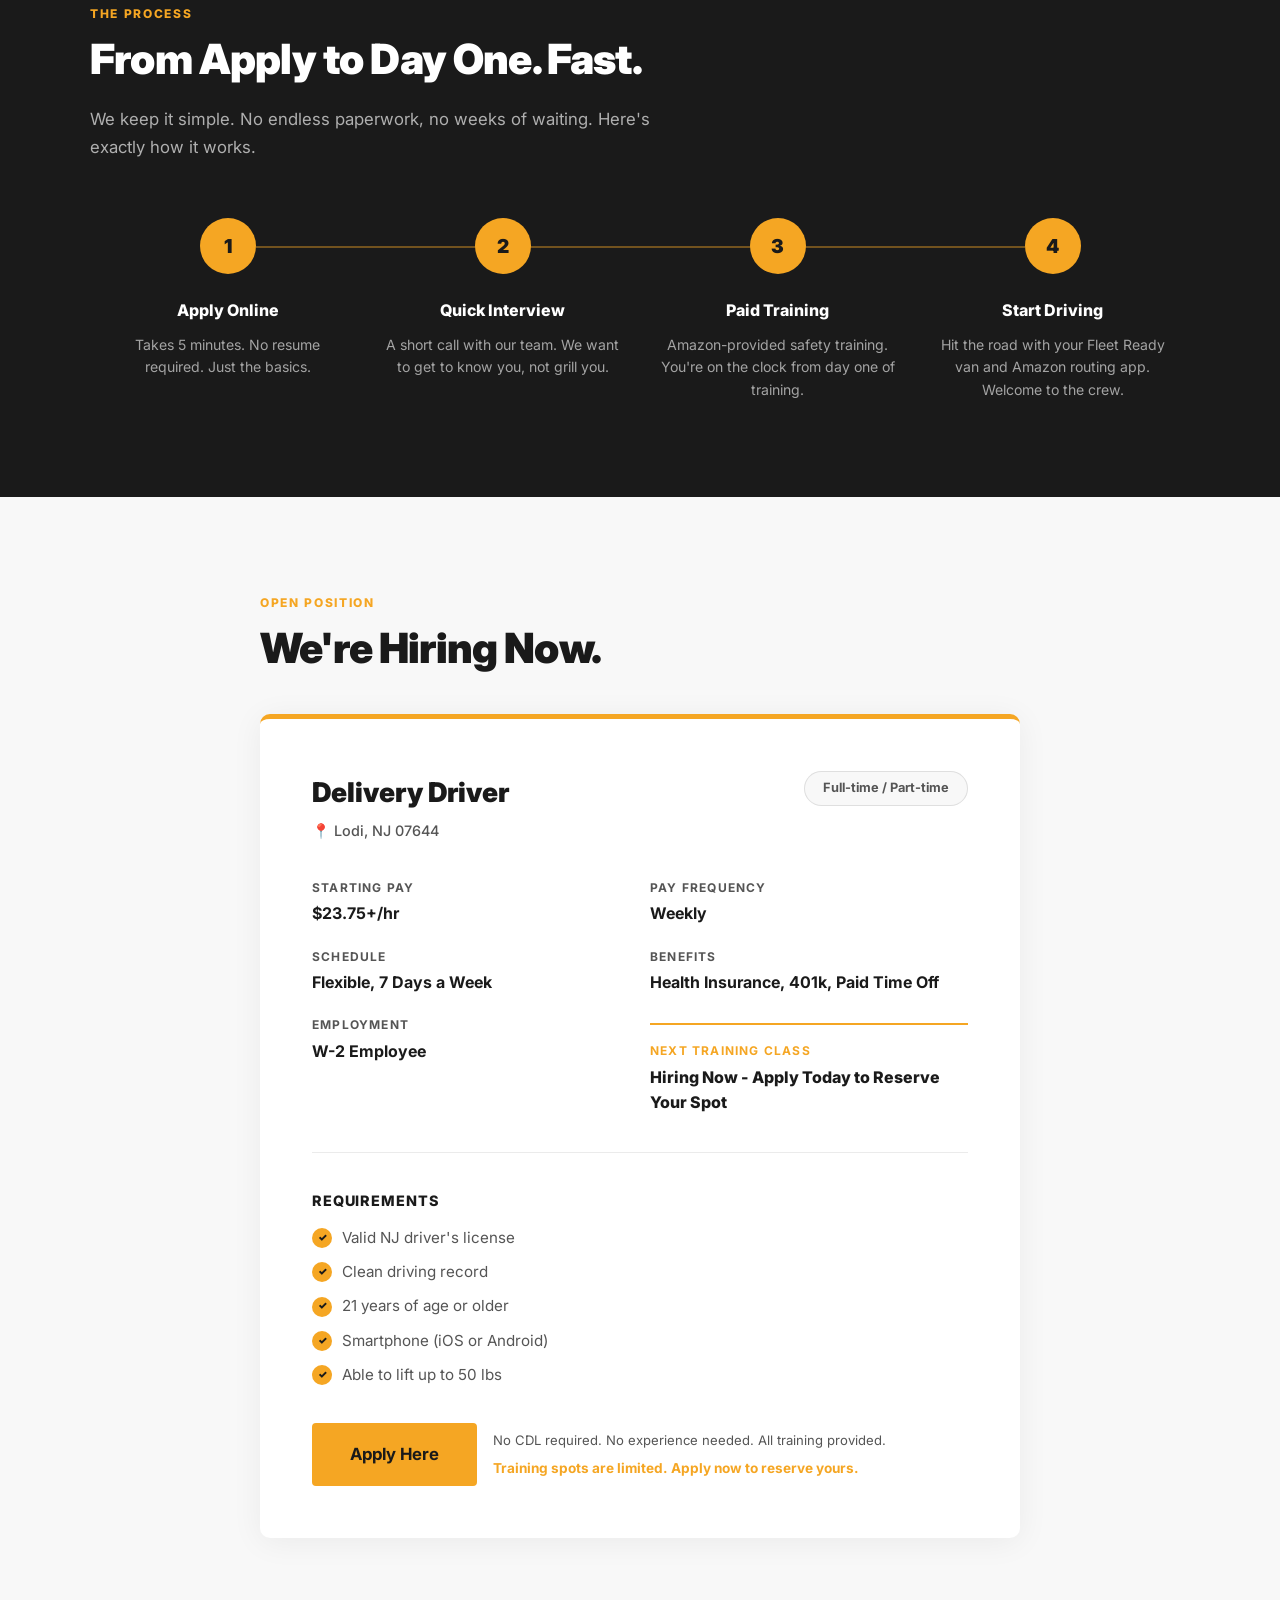
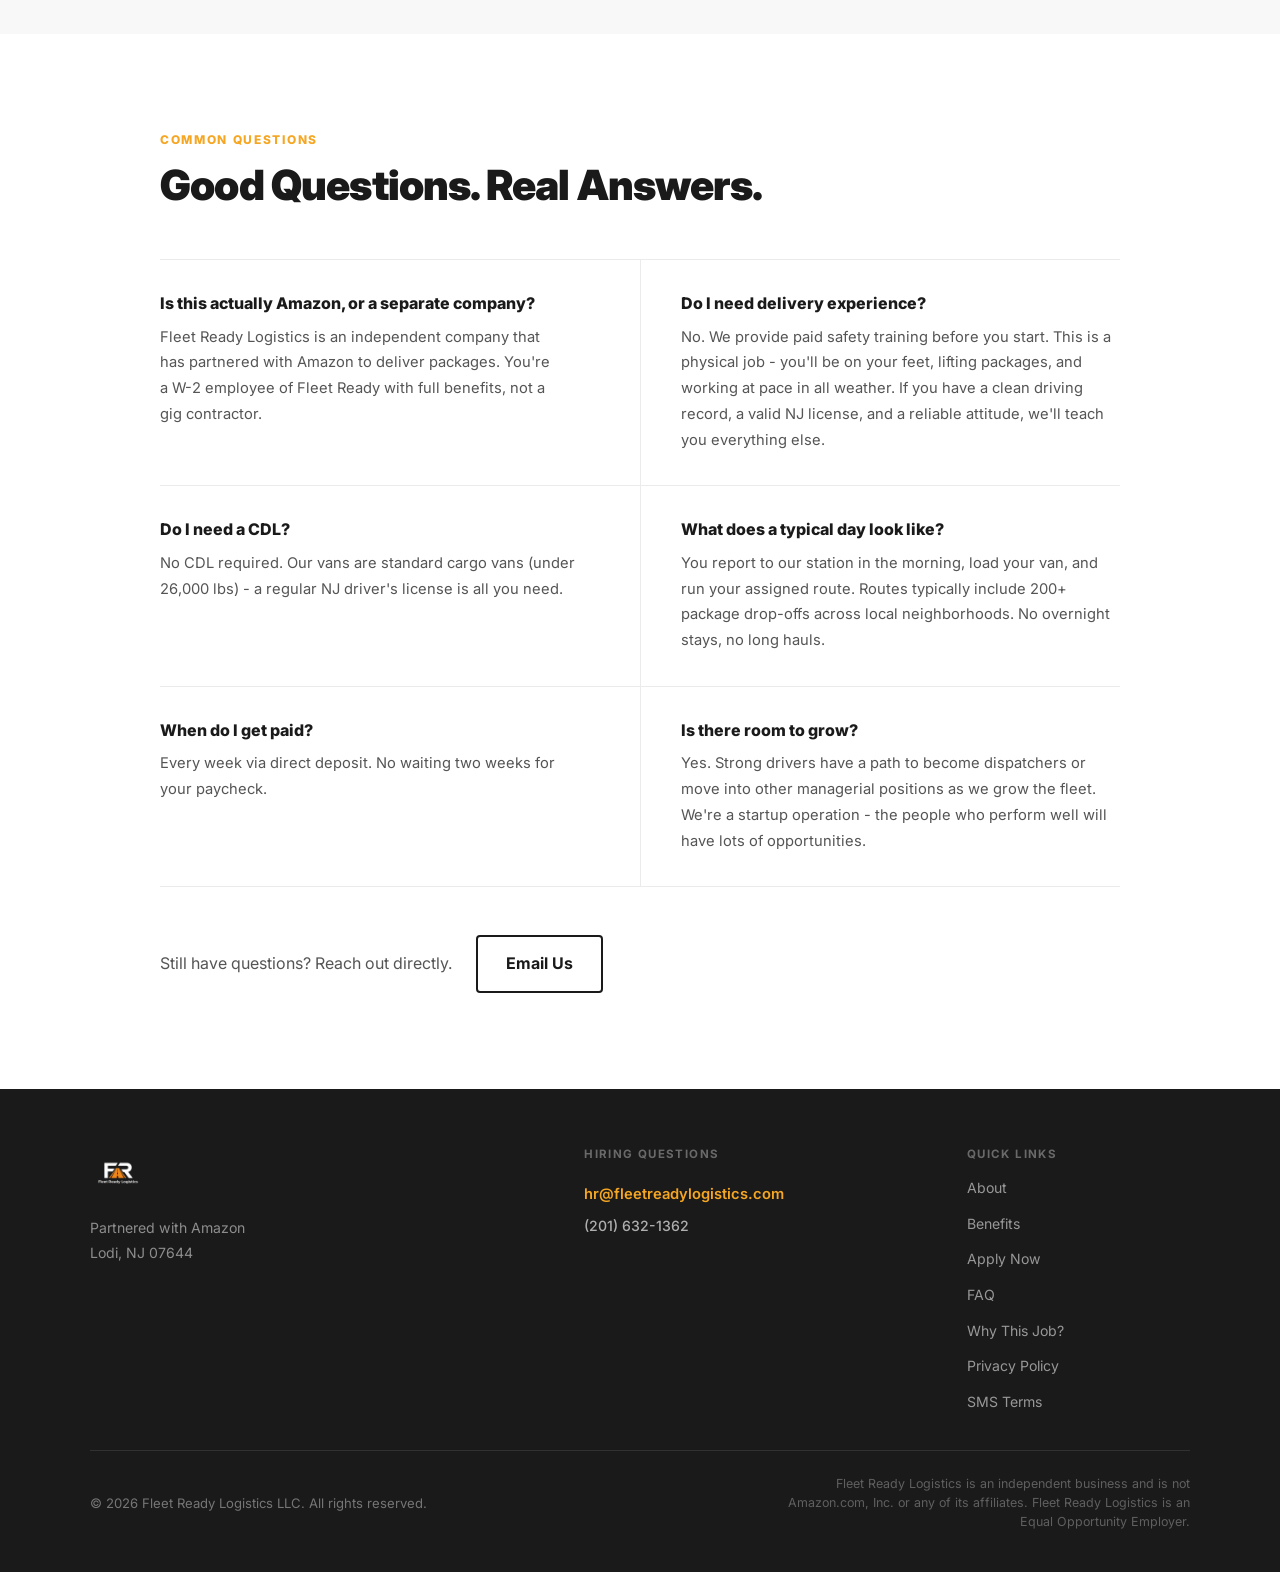
==== commit 698da73e: "Add Privacy Policy and SMS Terms pages for A2P compliance review Adds privacy.html and sms-terms.htm" ====
--- a/index.html
+++ b/index.html
@@ -683,6 +683,8 @@
             <li><a href="#apply"><span class="en">Apply Now</span><span class="es">Aplica Ahora</span></a></li>
             <li><a href="#faq"><span class="en">FAQ</span><span class="es">Preguntas</span></a></li>
             <li><a href="why.html"><span class="en">Why This Job?</span><span class="es">¿Por Qué Este Trabajo?</span></a></li>
+            <li><a href="privacy.html"><span class="en">Privacy Policy</span><span class="es">Política de Privacidad</span></a></li>
+            <li><a href="sms-terms.html"><span class="en">SMS Terms</span><span class="es">Términos de SMS</span></a></li>
           </ul>
         </div>
       </div>
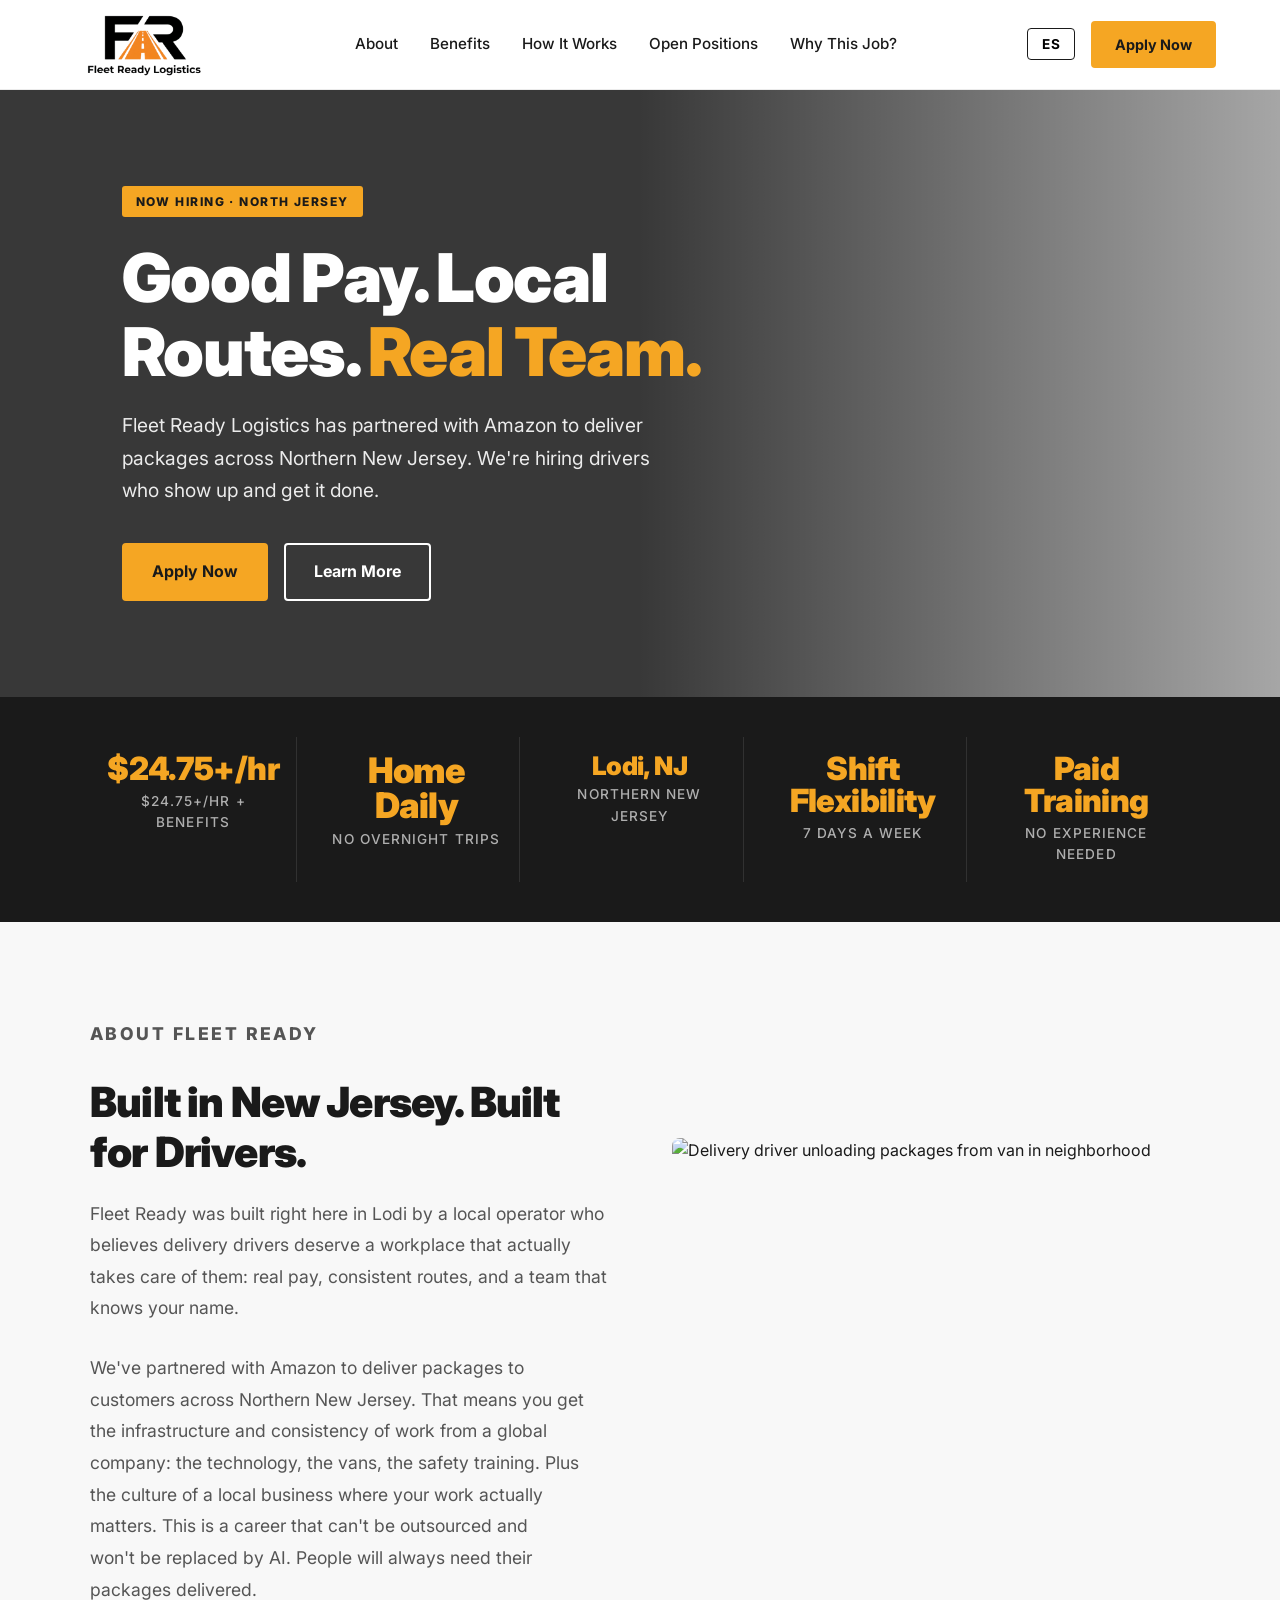
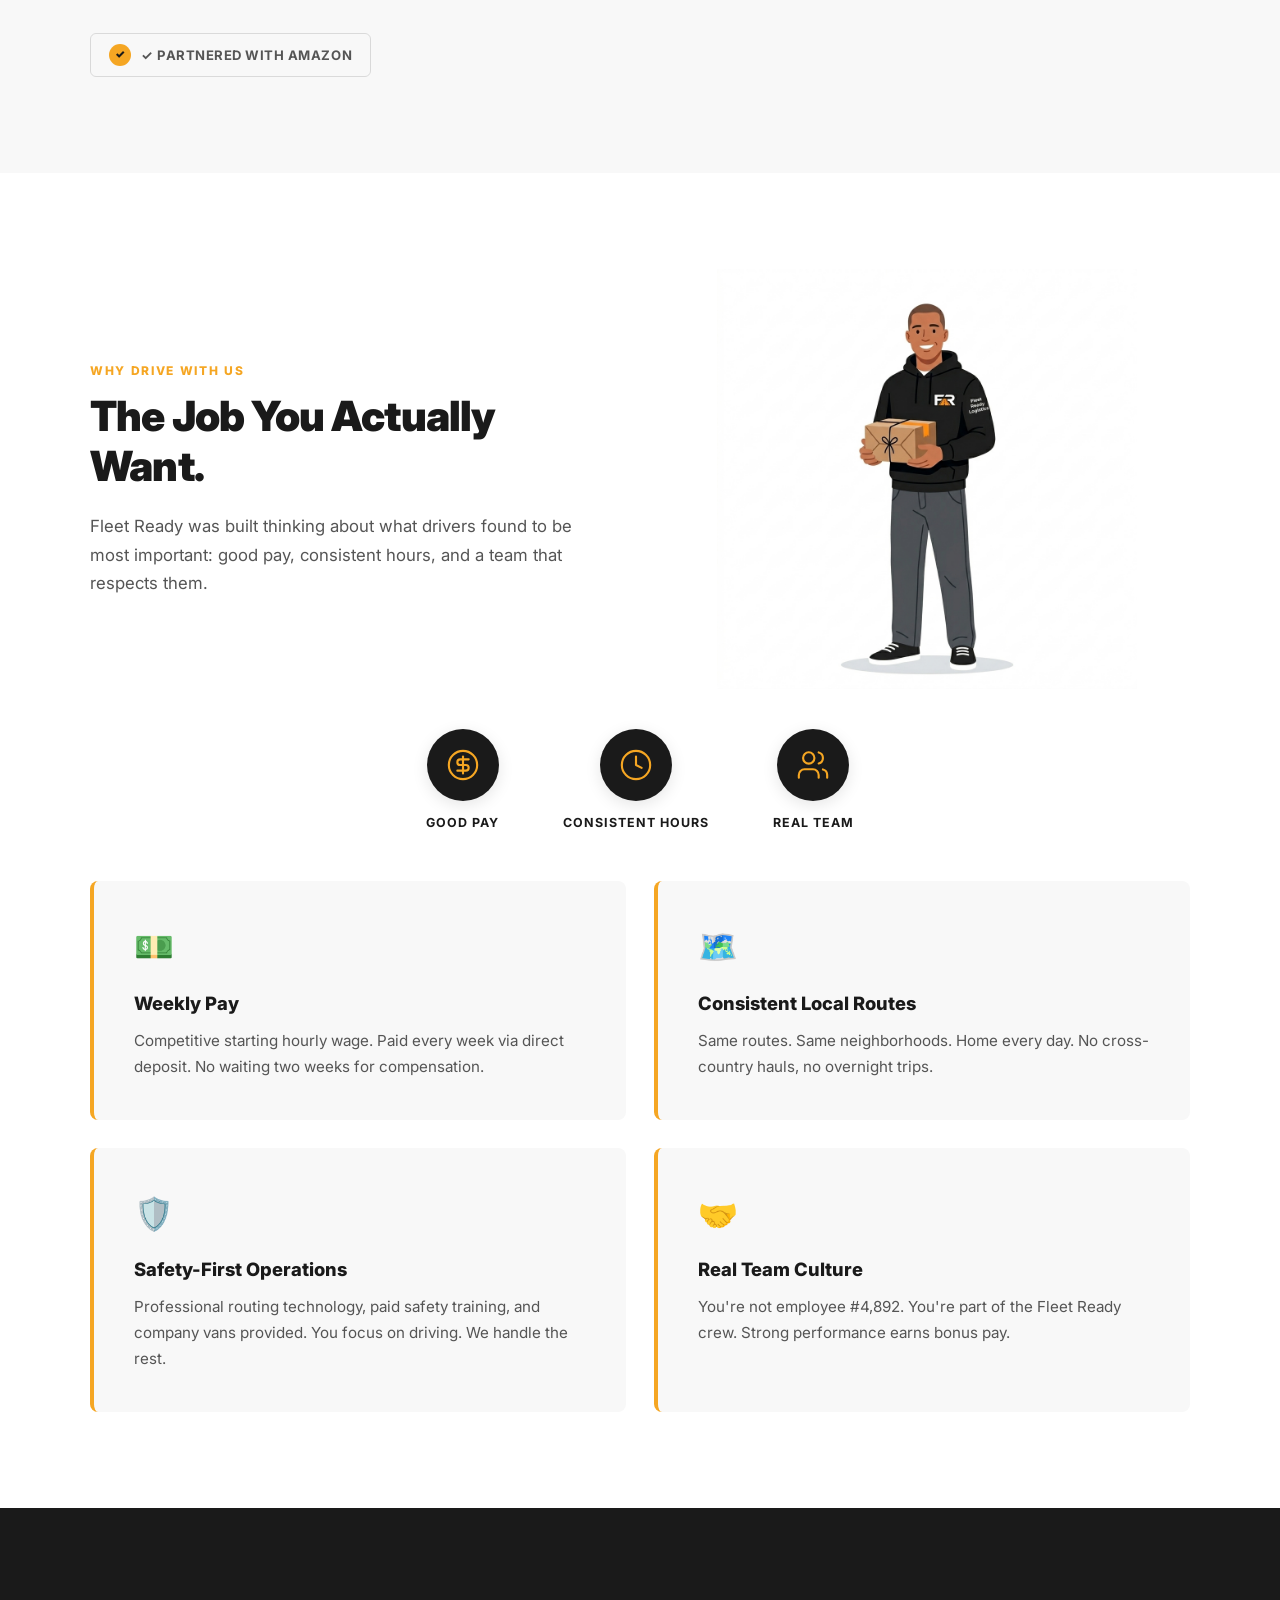
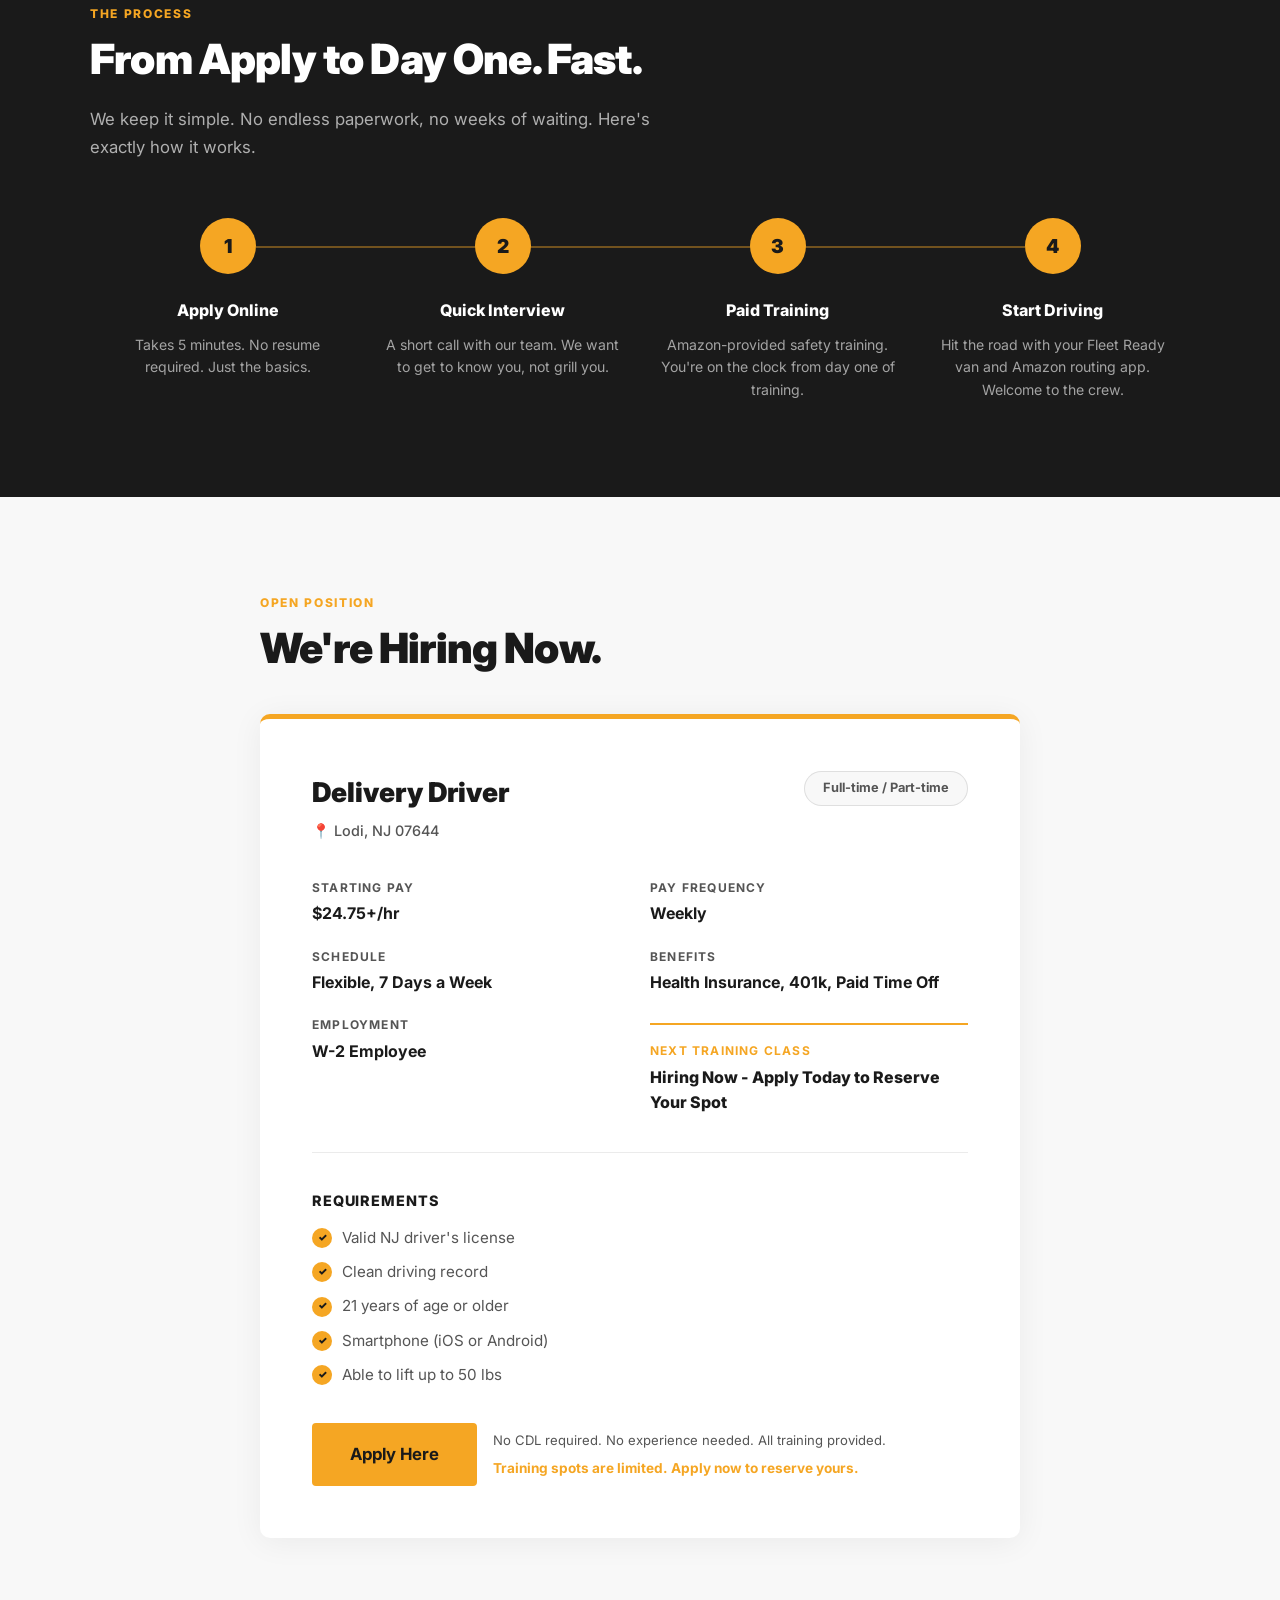
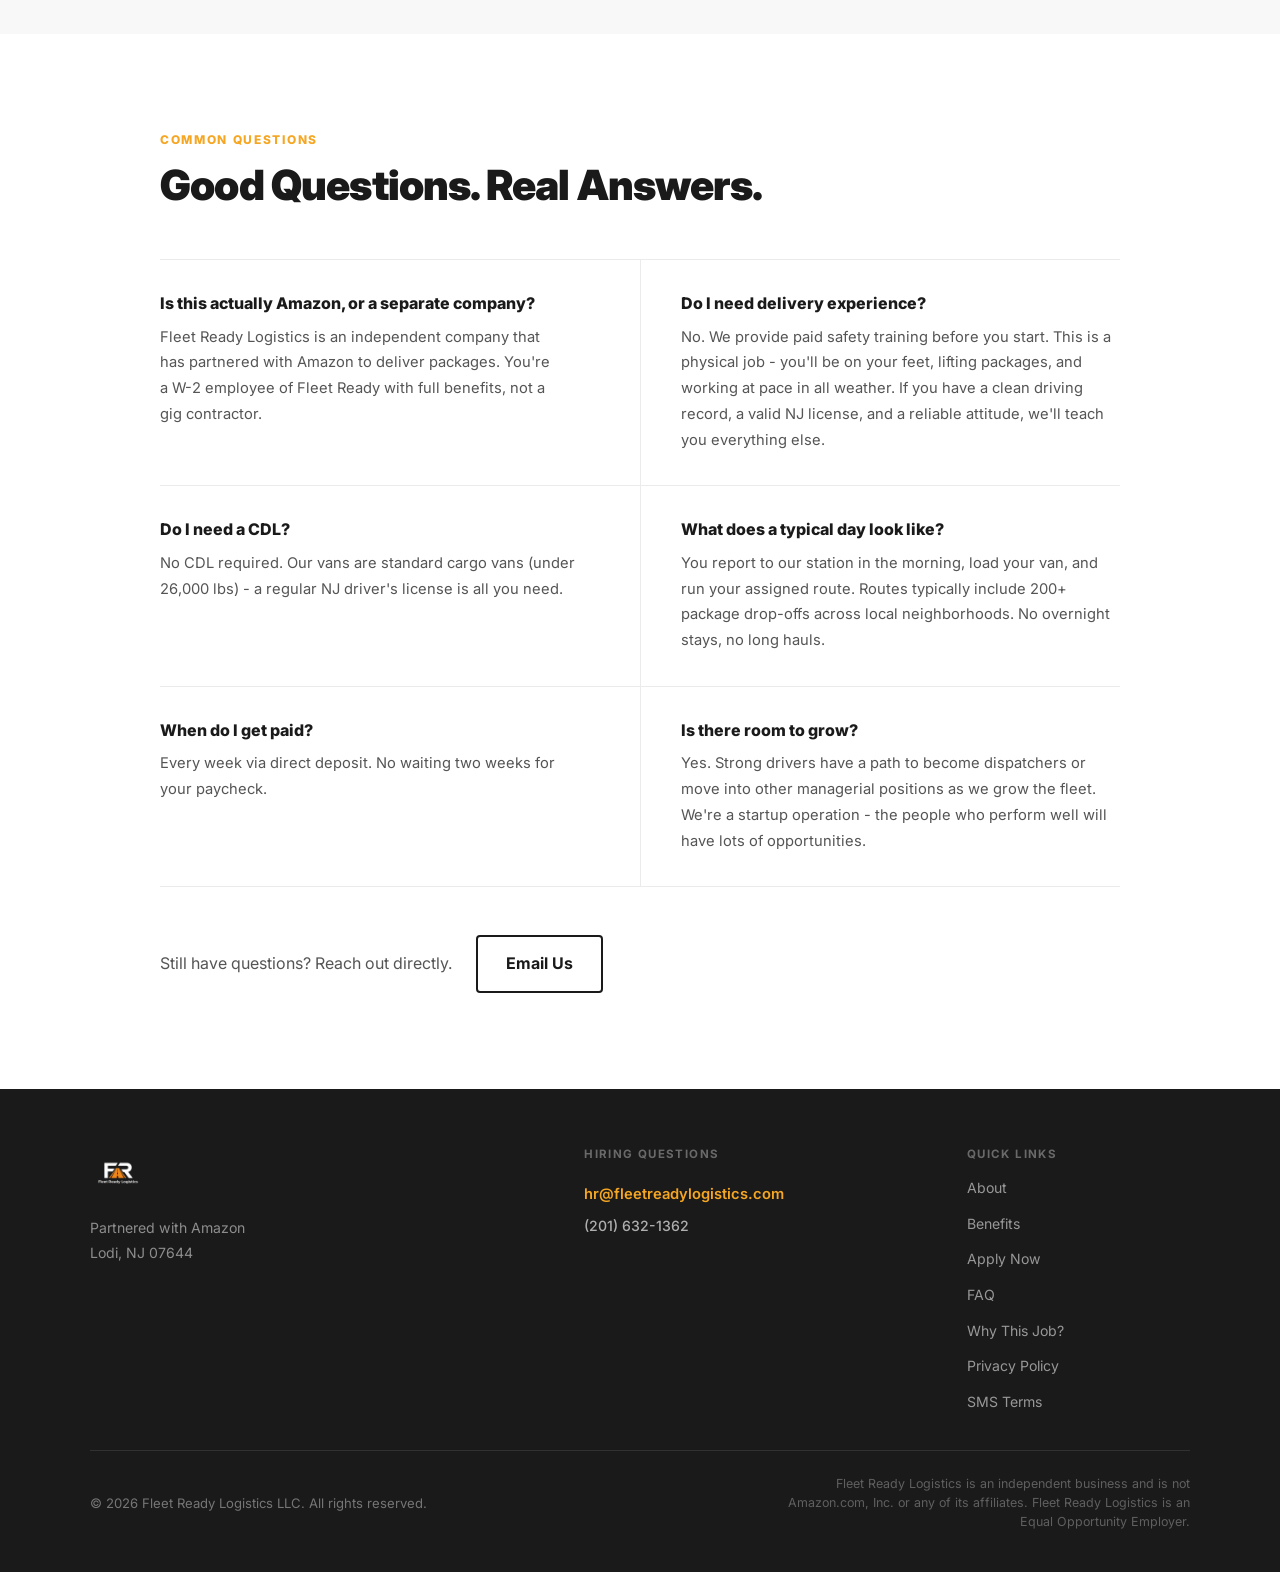
==== commit 396af7a1: "Driver pay $23.75 -> $24.75/hr (effective Sunday) Joanne set the new wage. Updated every candidate-f" ====
--- a/index.html
+++ b/index.html
@@ -64,7 +64,7 @@
       "currency": "USD",
       "value": {
         "@type": "QuantitativeValue",
-                "minValue": 23.75,
+                "minValue": 24.75,
                 "unitText": "HOUR"
       }
     },
@@ -155,12 +155,12 @@
     <div class="stats-grid stats-grid-5">
       <div class="stat-item">
         <div class="stat-number" style="font-size:clamp(1.4rem,3vw,2rem)">
-          <span class="en">$23.75+/hr</span>
-          <span class="es">$23.75+/hr</span>
+          <span class="en">$24.75+/hr</span>
+          <span class="es">$24.75+/hr</span>
         </div>
         <div class="stat-label">
-          <span class="en">$23.75+/hr + Benefits</span>
-          <span class="es">$23.75+/hr + Beneficios</span>
+          <span class="en">$24.75+/hr + Benefits</span>
+          <span class="es">$24.75+/hr + Beneficios</span>
         </div>
       </div>
       <div class="stat-item">
@@ -447,8 +447,8 @@
               <span class="es">Paga Inicial</span>
             </span>
             <span class="job-detail-value">
-              <span class="en">$23.75+/hr</span>
-              <span class="es">$23.75+/hr</span>
+              <span class="en">$24.75+/hr</span>
+              <span class="es">$24.75+/hr</span>
             </span>
           </div>
           <div class="job-detail-item">
